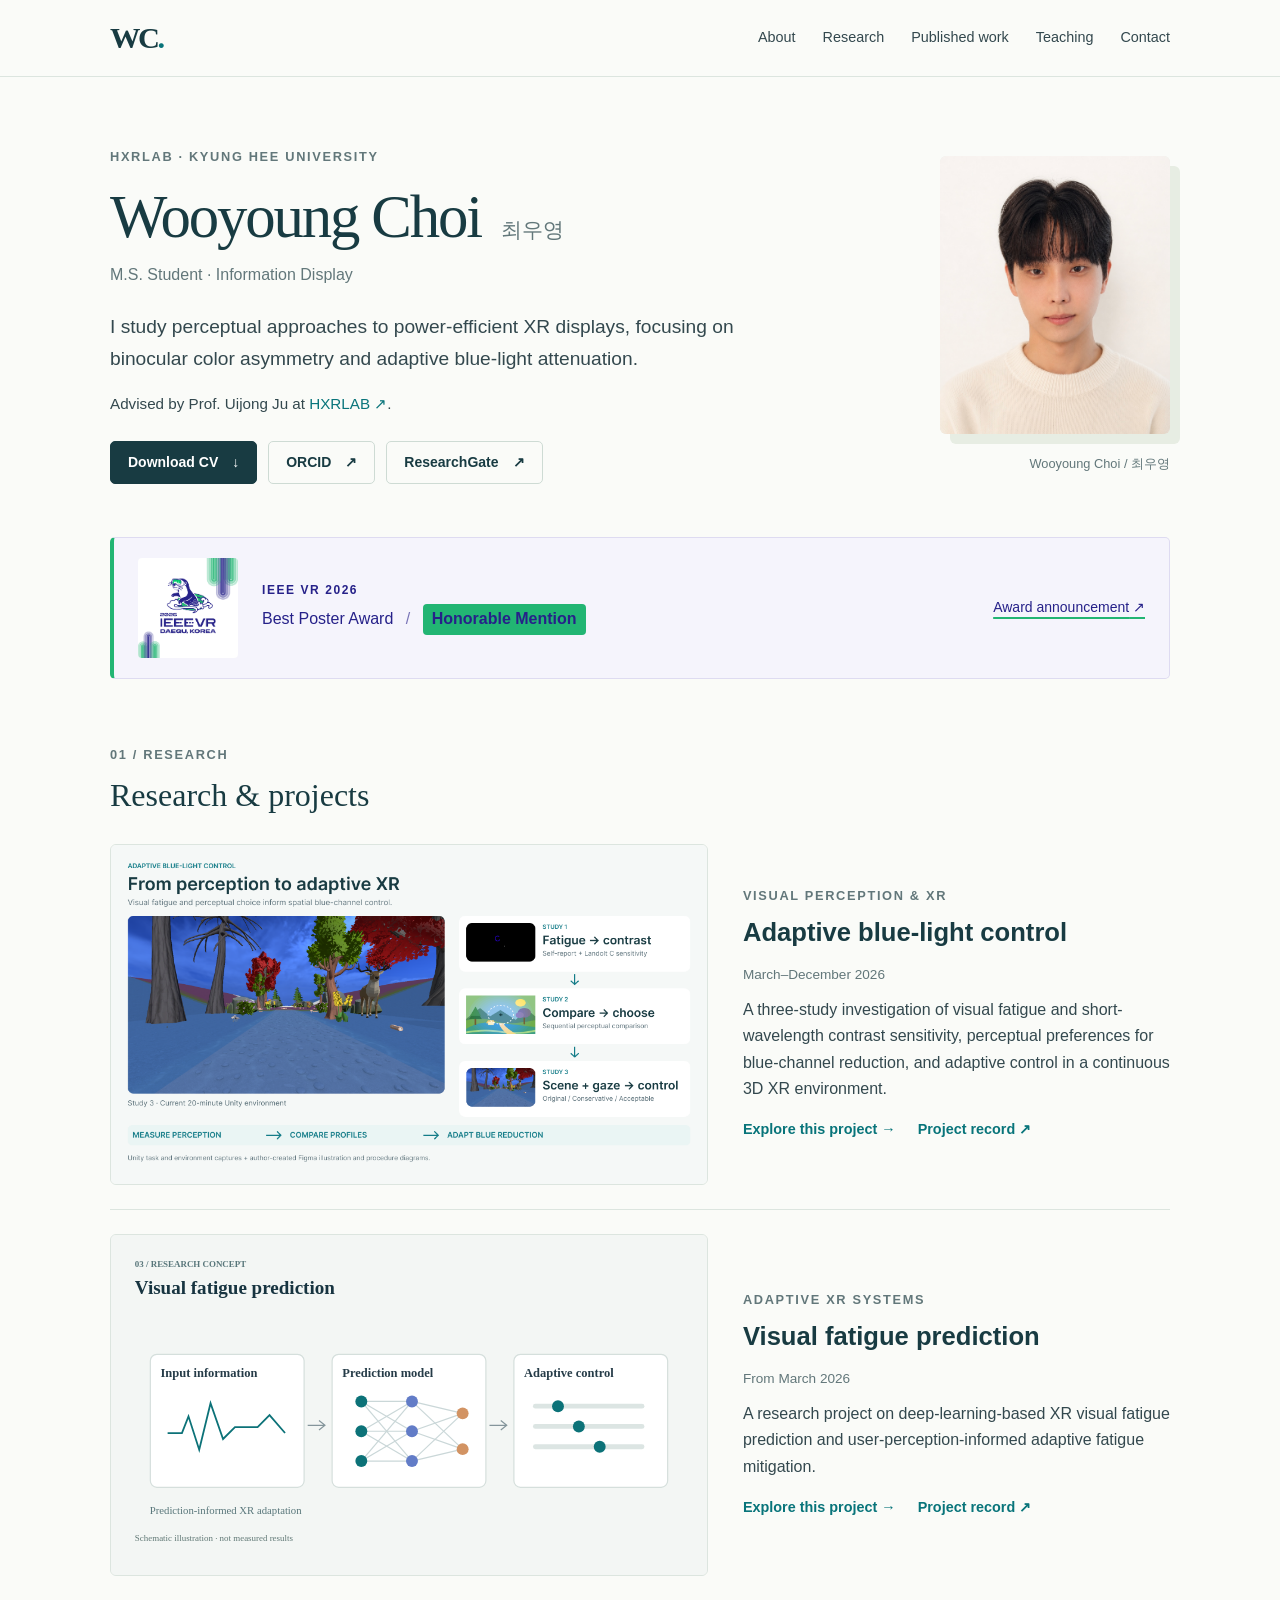
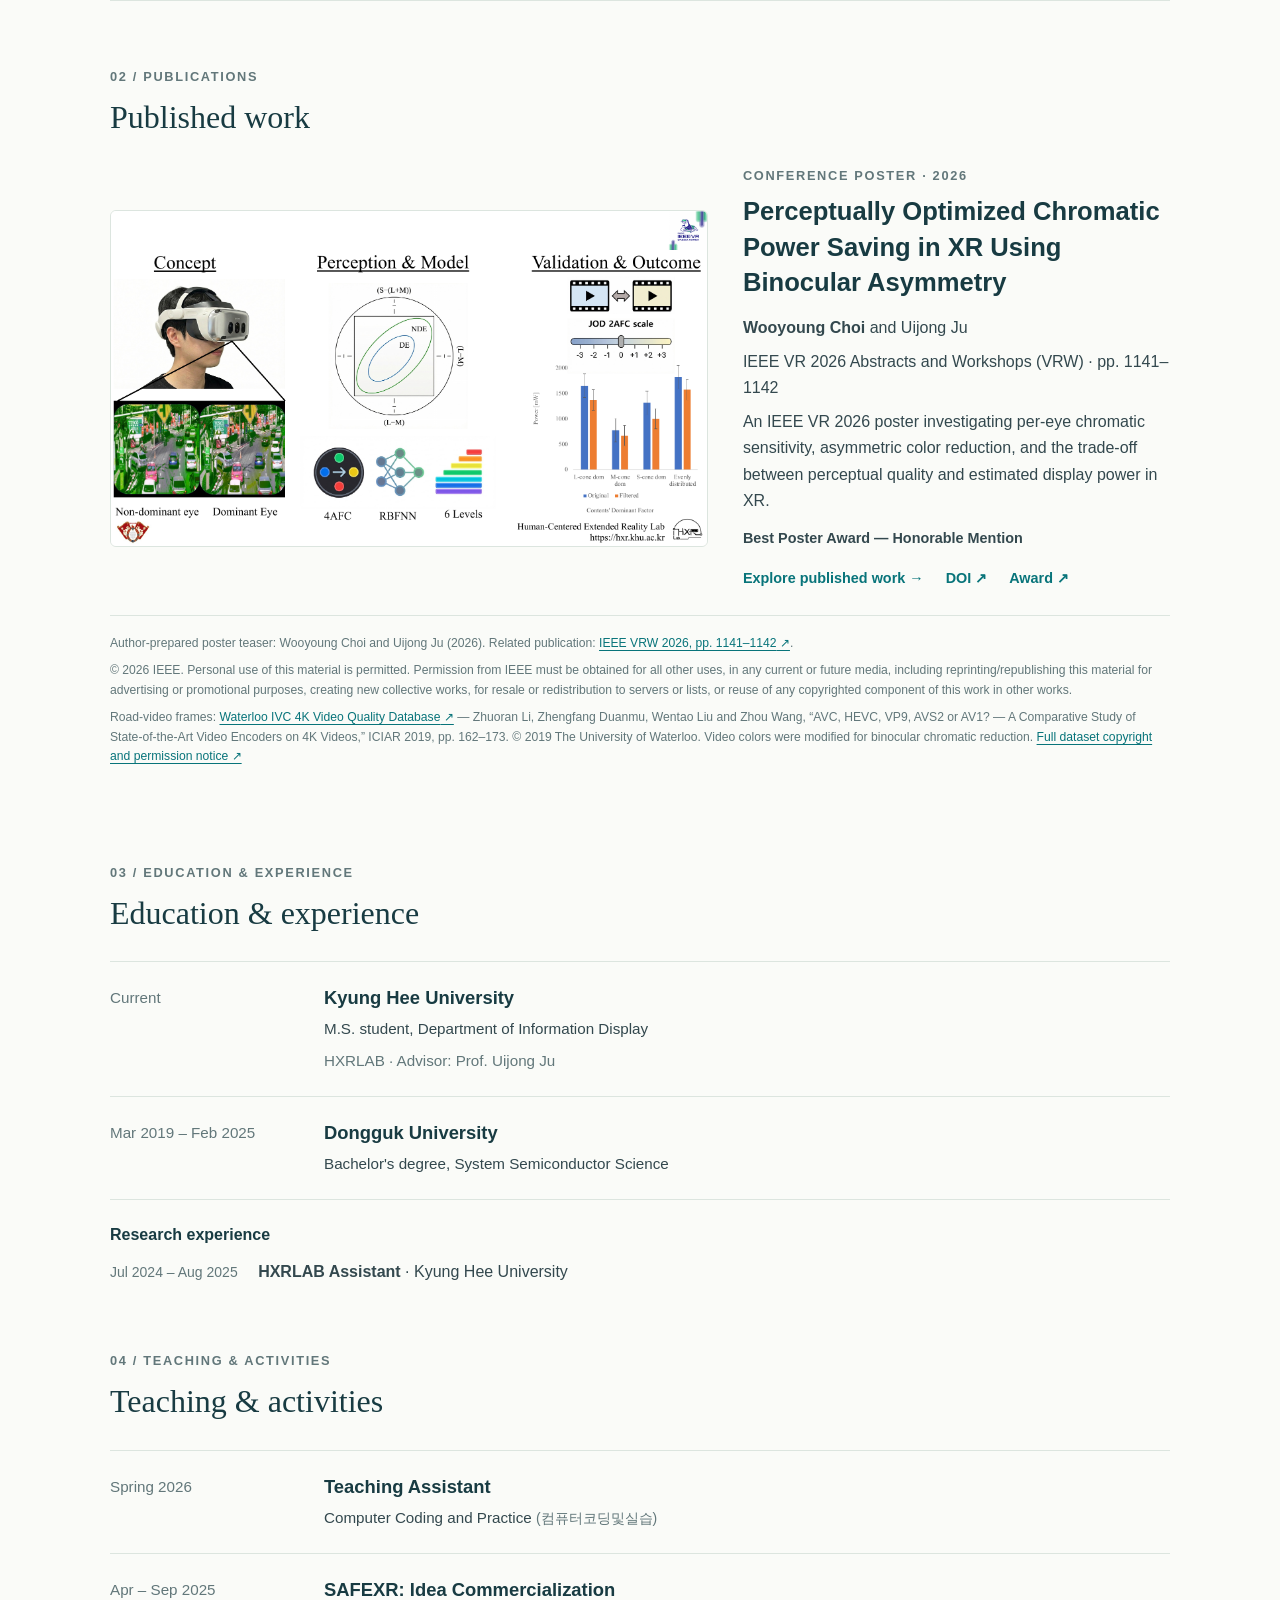
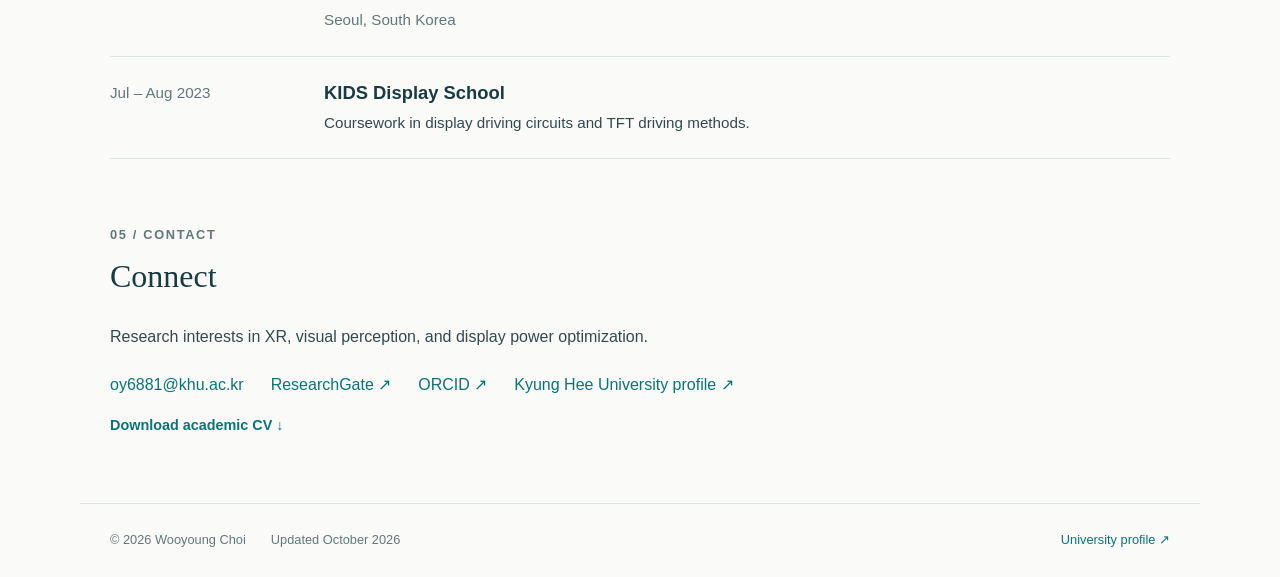
==== index.html @ a13f4cf7 "Add university email to Connect" ====
<!doctype html><html lang="en"><head><meta charset="utf-8"><meta name="viewport" content="width=device-width, initial-scale=1">
<title>Wooyoung Choi | XR &amp; Visual Perception Research</title><meta name="description" content="Wooyoung Choi, M.S. student at HXRLAB, Kyung Hee University. Research in binocular color perception, power-efficient XR displays, and adaptive blue-light control.">
<meta name="theme-color" content="#183b42"><link rel="icon" href="assets/favicon.svg" type="image/svg+xml">
<link rel="stylesheet" href="assets/style.css"></head><body><a class="skip" href="#main">Skip to content</a><header class="site-header"><div class="header-inner"><a class="wordmark" href="./" aria-label="Wooyoung Choi home">WC<span class="mark-dot">.</span></a><nav aria-label="Main navigation"><a href="#about">About</a><a href="#research">Research</a><a href="#publications">Published work</a><a href="#teaching">Teaching</a><a href="#contact">Contact</a></nav></div></header><main id="main" class="container"><section id="about" class="hero"><div class="hero-copy"><p class="eyebrow">HXRLAB · KYUNG HEE UNIVERSITY</p><h1>Wooyoung Choi<span class="korean-name" lang="ko">최우영</span></h1><p class="role">M.S. Student · Information Display</p><p class="intro">I study perceptual approaches to power-efficient XR displays, focusing on binocular color asymmetry and adaptive blue-light attenuation.</p><p class="advisor">Advised by Prof. Uijong Ju at <a class="" href="https://hxr.khu.ac.kr/" target="_blank" rel="noopener noreferrer">HXRLAB<span aria-hidden="true"> ↗</span></a>.</p><div class="hero-links"><a class="button primary" href="assets/wooyoung-choi-cv.pdf" download>Download CV <span aria-hidden="true">↓</span></a><a class="button secondary" href="https://orcid.org/0009-0000-0445-6281" target="_blank" rel="noopener noreferrer">ORCID<span aria-hidden="true"> ↗</span></a><a class="button secondary" href="https://www.researchgate.net/profile/Wooyoung-Choi-7" target="_blank" rel="noopener noreferrer">ResearchGate<span aria-hidden="true"> ↗</span></a></div></div><figure class="portrait"><img src="assets/portrait.jpg" alt="Portrait of Wooyoung Choi" width="360" height="450"><figcaption>Wooyoung Choi / 최우영</figcaption></figure></section><aside class="award-highlight"><img class="award-logo" src="assets/ieeevr-2026-logo.png" alt="IEEE VR 2026 conference logo" width="4340" height="4340"><div><p class="eyebrow">IEEE VR 2026</p><p>Best Poster Award <span class="award-divider">/</span> <strong>Honorable Mention</strong></p></div><a class="award-link" href="https://ieeevr.org/2026/awards/conference-awards/" target="_blank" rel="noopener noreferrer">Award announcement<span aria-hidden="true"> ↗</span></a></aside><section id="research" class="section"><div class="section-title"><div><span class="eyebrow">01 / RESEARCH</span><h2>Research & projects</h2></div></div><article class="research-row"><a class="research-art" href="research/adaptive-blue-light/" aria-label="Read about Adaptive blue-light control"><img src="assets/blue-light-workflow.png" width="1000" height="570" alt="Three studies connect fatigue and chromatic sensitivity, paired perceptual choices, and adaptive blue-channel control. Unity captures for Studies 1 and 3 are combined with an original Study 2 illustration and Figma procedure diagrams." loading="lazy"></a><div class="research-copy"><p class="eyebrow">VISUAL PERCEPTION & XR</p><h3><a href="research/adaptive-blue-light/">Adaptive blue-light control</a></h3><p class="project-date">March–December 2026</p><p>A three-study investigation of visual fatigue and short-wavelength contrast sensitivity, perceptual preferences for blue-channel reduction, and adaptive control in a continuous 3D XR environment.</p><div class="project-links"><a class="text-link" href="research/adaptive-blue-light/">Explore this project <span aria-hidden="true">→</span></a><a class="text-link" href="https://brain.khu.ac.kr/funding/fundingDetail.do?fundingId=1734" target="_blank" rel="noopener noreferrer">Project record<span aria-hidden="true"> ↗</span></a></div></div></article><article class="research-row"><a class="research-art" href="research/fatigue-prediction/" aria-label="Read about Visual fatigue prediction"><img src="assets/fatigue.svg" width="1000" height="570" alt="Conceptual prediction-and-control pipeline. The signal and network are illustrative; they do not specify an implemented model." loading="lazy"></a><div class="research-copy"><p class="eyebrow">ADAPTIVE XR SYSTEMS</p><h3><a href="research/fatigue-prediction/">Visual fatigue prediction</a></h3><p class="project-date">From March 2026</p><p>A research project on deep-learning-based XR visual fatigue prediction and user-perception-informed adaptive fatigue mitigation.</p><div class="project-links"><a class="text-link" href="research/fatigue-prediction/">Explore this project <span aria-hidden="true">→</span></a><a class="text-link" href="https://brain.khu.ac.kr/funding/fundingDetail.do?fundingId=1823" target="_blank" rel="noopener noreferrer">Project record<span aria-hidden="true"> ↗</span></a></div></div></article></section><section id="publications" class="section"><div class="section-title"><div><span class="eyebrow">02 / PUBLICATIONS</span><h2>Published work</h2></div></div><article class="research-row publication-project"><a class="research-art" href="research/binocular-color/" aria-label="Read about the published IEEE VR 2026 poster"><img src="assets/binocular-poster-2026.png" width="1800" height="1013" alt="Figure from the IEEE VR 2026 poster materials: binocular chromatic reduction, per-eye perceptual modeling, video-quality validation, and estimated display power. The color-map illustration is schematic." loading="lazy"></a><div class="research-copy"><p class="eyebrow">CONFERENCE POSTER · 2026</p><h3><a href="research/binocular-color/">Perceptually Optimized Chromatic Power Saving in XR Using Binocular Asymmetry</a></h3><p><strong>Wooyoung Choi</strong> and Uijong Ju</p><p class="muted">IEEE VR 2026 Abstracts and Workshops (VRW) · pp. 1141–1142</p><p>An IEEE VR 2026 poster investigating per-eye chromatic sensitivity, asymmetric color reduction, and the trade-off between perceptual quality and estimated display power in XR.</p><p class="award-inline">Best Poster Award — Honorable Mention</p><div class="project-links"><a class="text-link" href="research/binocular-color/">Explore published work <span aria-hidden="true">→</span></a><a class="text-link" href="https://doi.org/10.1109/VRW70859.2026.00245" target="_blank" rel="noopener noreferrer">DOI<span aria-hidden="true"> ↗</span></a><a class="text-link" href="https://ieeevr.org/2026/awards/conference-awards/" target="_blank" rel="noopener noreferrer">Award<span aria-hidden="true"> ↗</span></a></div></div></article><div class="publication-credit"><p>Author-prepared poster teaser: Wooyoung Choi and Uijong Ju (2026). Related publication: <a class="" href="https://doi.org/10.1109/VRW70859.2026.00245" target="_blank" rel="noopener noreferrer">IEEE VRW 2026, pp. 1141–1142<span aria-hidden="true"> ↗</span></a>.</p><p>© 2026 IEEE. Personal use of this material is permitted. Permission from IEEE must be obtained for all other uses, in any current or future media, including reprinting/republishing this material for advertising or promotional purposes, creating new collective works, for resale or redistribution to servers or lists, or reuse of any copyrighted component of this work in other works.</p><p>Road-video frames: <a class="" href="https://ivc.uwaterloo.ca/database/4KVQA.html" target="_blank" rel="noopener noreferrer">Waterloo IVC 4K Video Quality Database<span aria-hidden="true"> ↗</span></a> — Zhuoran Li, Zhengfang Duanmu, Wentao Liu and Zhou Wang, “AVC, HEVC, VP9, AVS2 or AV1? — A Comparative Study of State-of-the-Art Video Encoders on 4K Videos,” ICIAR 2019, pp. 162–173. © 2019 The University of Waterloo. Video colors were modified for binocular chromatic reduction. <a href="assets/waterloo-video-dataset-notice.txt" target="_blank" rel="noopener noreferrer">Full dataset copyright and permission notice ↗</a></p></div></section><section id="education" class="section"><div class="section-title"><div><span class="eyebrow">03 / EDUCATION & EXPERIENCE</span><h2>Education & experience</h2></div></div><div class="timeline"><article><p class="date">Current</p><div><h3>Kyung Hee University</h3><p>M.S. student, Department of Information Display</p><p class="muted">HXRLAB · Advisor: Prof. Uijong Ju</p></div></article><article><p class="date">Mar 2019 – Feb 2025</p><div><h3>Dongguk University</h3><p>Bachelor's degree, System Semiconductor Science</p></div></article></div><div id="experience" class="research-experience"><h3>Research experience</h3><p><span class="date">Jul 2024 – Aug 2025</span> <strong>HXRLAB Assistant</strong> · Kyung Hee University</p></div></section><section id="teaching" class="section"><div class="section-title"><div><span class="eyebrow">04 / TEACHING & ACTIVITIES</span><h2>Teaching & activities</h2></div></div><div class="timeline"><article><p class="date">Spring 2026</p><div><h3>Teaching Assistant</h3><p>Computer Coding and Practice <span class="original-title" lang="ko">(컴퓨터코딩및실습)</span></p></div></article><article><p class="date">Apr – Sep 2025</p><div><h3>SAFEXR: Idea Commercialization</h3><p class="muted">Seoul, South Korea</p></div></article><article><p class="date">Jul – Aug 2023</p><div><h3>KIDS Display School</h3><p>Coursework in display driving circuits and TFT driving methods.</p></div></article></div></section><section id="contact" class="section contact"><div class="section-title"><div><span class="eyebrow">05 / CONTACT</span><h2>Connect</h2></div></div><p>Research interests in XR, visual perception, and display power optimization.</p><div class="contact-links"><a href="mailto:oy6881@khu.ac.kr">oy6881@khu.ac.kr</a><a class="" href="https://www.researchgate.net/profile/Wooyoung-Choi-7" target="_blank" rel="noopener noreferrer">ResearchGate<span aria-hidden="true"> ↗</span></a><a class="" href="https://orcid.org/0009-0000-0445-6281" target="_blank" rel="noopener noreferrer">ORCID<span aria-hidden="true"> ↗</span></a><a class="" href="https://brain.khu.ac.kr/user/userDetail.do?id=3b3e57ee36cfec4f3a9e" target="_blank" rel="noopener noreferrer">Kyung Hee University profile<span aria-hidden="true"> ↗</span></a></div><a class="text-link" href="assets/wooyoung-choi-cv.pdf" download>Download academic CV <span aria-hidden="true">↓</span></a></section></main><footer class="site-footer"><div><span>© 2026 Wooyoung Choi</span><span>Updated October 2026</span></div><div><a class="" href="https://brain.khu.ac.kr/user/userDetail.do?id=3b3e57ee36cfec4f3a9e" target="_blank" rel="noopener noreferrer">University profile<span aria-hidden="true"> ↗</span></a></div></footer></body></html>
---- assets/style.css ----
:root{--ink:#183b42;--text:#33484e;--muted:#62777a;--teal:#08747a;--paper:#fafbf8;--line:#dce5df;--soft:#eef3ed;--gold:#90642c;font-family:Arial,Helvetica,sans-serif;color:var(--text);background:var(--paper);font-size:16px;line-height:1.65}
*{box-sizing:border-box}html{scroll-behavior:smooth;scroll-padding-top:95px}body{margin:0}a{color:var(--teal);text-decoration:none}a:hover{text-decoration:underline;text-underline-offset:4px}a:focus-visible{outline:3px solid #c07843;outline-offset:5px;border-radius:2px}img{display:block;max-width:100%;height:auto}h1,h2,h3,p,figure{margin:0}h1,h2,h3{color:var(--ink)}h3{font-size:1.25rem;font-weight:600;line-height:1.4}h2{font-family:Georgia,"Times New Roman",serif;font-size:2rem;font-weight:400;line-height:1.2}p+p{margin-top:.45rem}
.skip{position:absolute;top:-90px;left:1rem;z-index:10;background:var(--ink);color:white;padding:1rem}.skip:focus{top:0}.container,.header-inner,.site-footer{max-width:1120px;margin:auto;padding-left:30px;padding-right:30px}.site-header{position:sticky;top:0;z-index:5;background:rgba(250,251,248,.97);border-bottom:1px solid var(--line)}.header-inner{display:flex;align-items:center;justify-content:space-between;min-height:76px;gap:24px}.wordmark{font-family:Georgia,serif;font-size:1.9rem;letter-spacing:-.08em;font-weight:600;color:var(--ink)}.mark-dot{color:var(--teal)}nav{display:flex;gap:27px;align-items:center}nav a{color:var(--text);font-size:.9rem;padding:7px 0}
.hero{display:grid;grid-template-columns:minmax(0,1fr) 230px;gap:70px;align-items:center;padding:70px 0 53px}.eyebrow{font-size:.8rem;font-weight:600;letter-spacing:.13em;color:var(--muted);line-height:1.5}.hero h1{font-family:Georgia,serif;font-weight:400;font-size:3.8rem;letter-spacing:-.035em;line-height:1.18;margin:15px 0 9px}.korean-name{font-family:Arial,Helvetica,sans-serif;font-size:1.3rem;color:var(--muted);font-weight:400;letter-spacing:0;margin-left:20px;white-space:nowrap}.role{font-size:1rem;color:var(--muted)}.intro{font-size:1.2rem;line-height:1.65;max-width:690px;margin-top:23px}.advisor{font-size:.95rem;margin-top:16px}.hero-links{display:flex;gap:11px;flex-wrap:wrap;margin-top:25px}.button{display:inline-flex;align-items:center;gap:14px;padding:10px 17px;border-radius:5px;font-size:.875rem;font-weight:600;line-height:1.5}.primary{background:var(--ink);color:white;border:1px solid var(--ink)}.secondary{border:1px solid #cedbd4;color:var(--ink)}.portrait img{width:230px;height:278px;object-fit:cover;object-position:center 35%;border-radius:6px;background:var(--soft);box-shadow:10px 10px 0 #e7ede3}.portrait figcaption{font-size:.8rem;color:var(--muted);margin-top:19px;text-align:right}
.award-highlight{display:grid;grid-template-columns:100px minmax(0,1fr) auto;align-items:center;gap:24px;padding:20px 24px;background:#f5f4fc;border:1px solid #dedbf1;border-left:4px solid #22b573;border-radius:5px;color:#262189}.award-logo{width:100px;height:100px;object-fit:contain;border-radius:4px}.award-highlight .eyebrow{color:#262189;font-size:.75rem}.award-highlight p+p{margin:5px 0 0;line-height:1.8}.award-highlight strong{display:inline-block;background:#22b573;color:#262189;padding:1px 9px;border-radius:4px}.award-divider{padding:0 8px;color:#7974b7}.award-link{font-size:.875rem;white-space:nowrap;color:#262189;text-decoration:underline;text-decoration-color:#22b573;text-decoration-thickness:2px;text-underline-offset:5px}.section{padding-top:62px;scroll-margin-top:10px}.section-title{display:flex;align-items:end;justify-content:space-between;margin-bottom:29px}.section-title h2{margin-top:9px}.research-row{display:grid;grid-template-columns:1.4fr 1fr;align-items:center;gap:35px;padding:24px 0;border-bottom:1px solid var(--line)}.research-row:first-of-type{padding-top:0}.research-art{background:#f3f6f4;border:1px solid var(--line);border-radius:6px;overflow:hidden;display:block}.research-art:hover{border-color:#8caeaa}.research-copy h3{font-size:1.6rem;margin:9px 0 14px}.research-copy h3 a{color:var(--ink)}.research-copy p:not(.eyebrow){color:var(--text)}.text-link{display:inline-block;font-weight:600;font-size:.9rem;margin-top:16px}.muted{color:var(--muted)}.publication{display:grid;grid-template-columns:98px 1fr;gap:20px;border-top:1px solid var(--line);border-bottom:1px solid var(--line);padding:25px 0}.publication-year{font-family:Georgia,serif;font-size:1.6rem;color:var(--muted)}.tag{font-size:.75rem;letter-spacing:.12em;font-weight:600;color:var(--teal)}.publication h3{font-size:1.4rem;margin:7px 0 13px;max-width:830px}.publication .muted{font-size:.95rem}.award-inline{color:#262189;font-weight:600;font-size:.9rem;margin-top:13px}.inline-links{display:flex;gap:22px;margin-top:15px;font-size:.9rem}
.timeline{border-top:1px solid var(--line)}.timeline article{display:grid;grid-template-columns:190px 1fr;gap:24px;padding:23px 0;border-bottom:1px solid var(--line)}.date{font-size:.875rem;color:var(--muted)}.timeline h3{font-size:1.15rem;margin-bottom:5px}.timeline p{font-size:.95rem}.timeline .text-link{margin-top:9px}.original-title{font-size:.875rem;color:var(--muted);display:inline-block;white-space:nowrap}.contact{padding-bottom:65px}.contact-links{display:flex;gap:27px;flex-wrap:wrap;margin-top:21px}.site-footer{display:flex;justify-content:space-between;gap:25px;border-top:1px solid var(--line);padding-top:25px;padding-bottom:27px;font-size:.8rem;color:var(--muted)}.site-footer div{display:flex;gap:25px;flex-wrap:wrap}
.detail{padding-top:43px}.back-link{display:inline-block;font-size:.9rem;margin-bottom:44px}.detail h1{font-family:Georgia,serif;font-size:3rem;font-weight:400;line-height:1.2;margin:14px 0 20px}.detail-intro{max-width:760px;font-size:1.2rem}.detail-figure{margin:36px 0 45px}.detail-figure img{width:100%;border:1px solid var(--line);border-radius:6px}.detail-figure figcaption{color:var(--muted);font-size:.875rem;margin-top:12px}.detail-text{max-width:770px}.detail-text section{margin-bottom:35px}.detail-text h2{font-size:1.6rem;margin-bottom:14px}.detail-text h3{font-size:1.15rem;margin-bottom:10px}.other-research{border-top:1px solid var(--line);padding:35px 0 55px}.other-research h2{font-size:1.5rem;margin-bottom:15px}.other-research a{display:inline-block;margin-right:30px;font-size:.95rem}
@media(max-width:800px){.hero{gap:32px;grid-template-columns:1fr 190px;padding-top:45px}.hero h1{font-size:3rem}.korean-name{display:block;margin:10px 0 0;font-size:1.1rem}.portrait img{width:190px;height:238px}.header-inner{gap:16px}nav{gap:16px;flex-wrap:wrap;justify-content:flex-end}nav a{font-size:.85rem}.research-row{gap:25px;grid-template-columns:1.2fr 1fr}.research-copy h3{font-size:1.3rem}.research-copy p:not(.eyebrow){font-size:.95rem}.award-highlight{grid-template-columns:88px minmax(0,1fr);gap:16px}.award-logo{width:88px;height:88px}.award-link{grid-column:2;margin-left:0}}
@media(max-width:560px){.container,.header-inner,.site-footer{padding-left:22px;padding-right:22px}.header-inner{min-height:83px;align-items:flex-start;padding-top:14px;padding-bottom:13px}.wordmark{font-size:1.65rem}nav{gap:8px 17px;max-width:285px;justify-content:flex-end}nav a{font-size:.875rem;padding:2px 0}.hero{display:flex;flex-direction:column-reverse;align-items:flex-start;gap:29px;padding-top:31px;padding-bottom:35px}.portrait{align-self:flex-start}.portrait img{width:140px;height:175px;box-shadow:7px 7px 0 #e7ede3}.portrait figcaption{display:none}.hero h1{font-size:2.85rem}.hero .eyebrow{font-size:.75rem}.korean-name{display:inline-block;margin:0 0 0 13px;font-size:1rem}.intro{font-size:1.08rem;margin-top:20px}.hero-links{gap:8px}.button{font-size:.875rem;padding:9px 13px}.award-highlight{padding:16px;gap:12px;grid-template-columns:72px minmax(0,1fr)}.award-logo{width:72px;height:72px}.award-highlight p+p{font-size:.9rem}.award-divider{padding:0 4px}.award-link{margin-left:0;font-size:.8rem}.section{padding-top:43px}.section-title{margin-bottom:23px}h2{font-size:1.7rem}.research-row{grid-template-columns:1fr;gap:18px;padding:22px 0}.research-copy h3{font-size:1.45rem;margin-bottom:10px}.research-copy p:not(.eyebrow){font-size:1rem}.research-copy .eyebrow{font-size:.72rem}.publication{grid-template-columns:1fr;gap:8px}.publication-year{font-size:1.25rem}.publication h3{font-size:1.22rem}.timeline article{grid-template-columns:1fr;gap:6px;padding:19px 0}.timeline p{font-size:1rem}.date{font-size:.875rem!important}.contact-links{gap:11px 24px}.site-footer{flex-direction:column;gap:15px;font-size:.8rem}.site-footer div{gap:17px}.detail{padding-top:28px}.back-link{margin-bottom:26px}.detail h1{font-size:2.5rem}.detail-intro{font-size:1.05rem}.detail-figure{margin:25px 0 32px}.other-research a{display:block;margin:10px 0}.contact{padding-bottom:45px}}
@media(prefers-reduced-motion:reduce){html{scroll-behavior:auto}}

.research-summary-art{aspect-ratio:1000/570;display:flex;flex-direction:column;justify-content:center;gap:24px;padding:40px;background:#183b42;color:#f7f6ef;font-size:clamp(24px,3vw,44px);line-height:1.12}.research-summary-art .eyebrow{color:#bbd5cc;font-size:11px;letter-spacing:.16em}
.project-focus{margin:0}.project-focus>div{border-left:3px solid var(--teal);padding:4px 0 4px 18px;margin-bottom:18px}.project-focus dt{font-weight:600;color:var(--ink);margin-bottom:5px}.project-focus dd{margin:0;color:var(--text)}

.project-date{font-size:.85rem!important;color:var(--muted)!important;margin:0 0 10px}.project-links{display:flex;flex-wrap:wrap;gap:12px 22px}.research-experience{padding:24px 0 0}.research-experience h3{font-size:1rem;margin-bottom:12px}.research-experience .date{margin-right:16px}
.publication-credit{font-size:.76rem;line-height:1.6;color:var(--muted);margin:18px 0 30px}.publication-credit p+p{margin-top:8px}.publication-credit a{text-decoration:underline;text-underline-offset:3px}
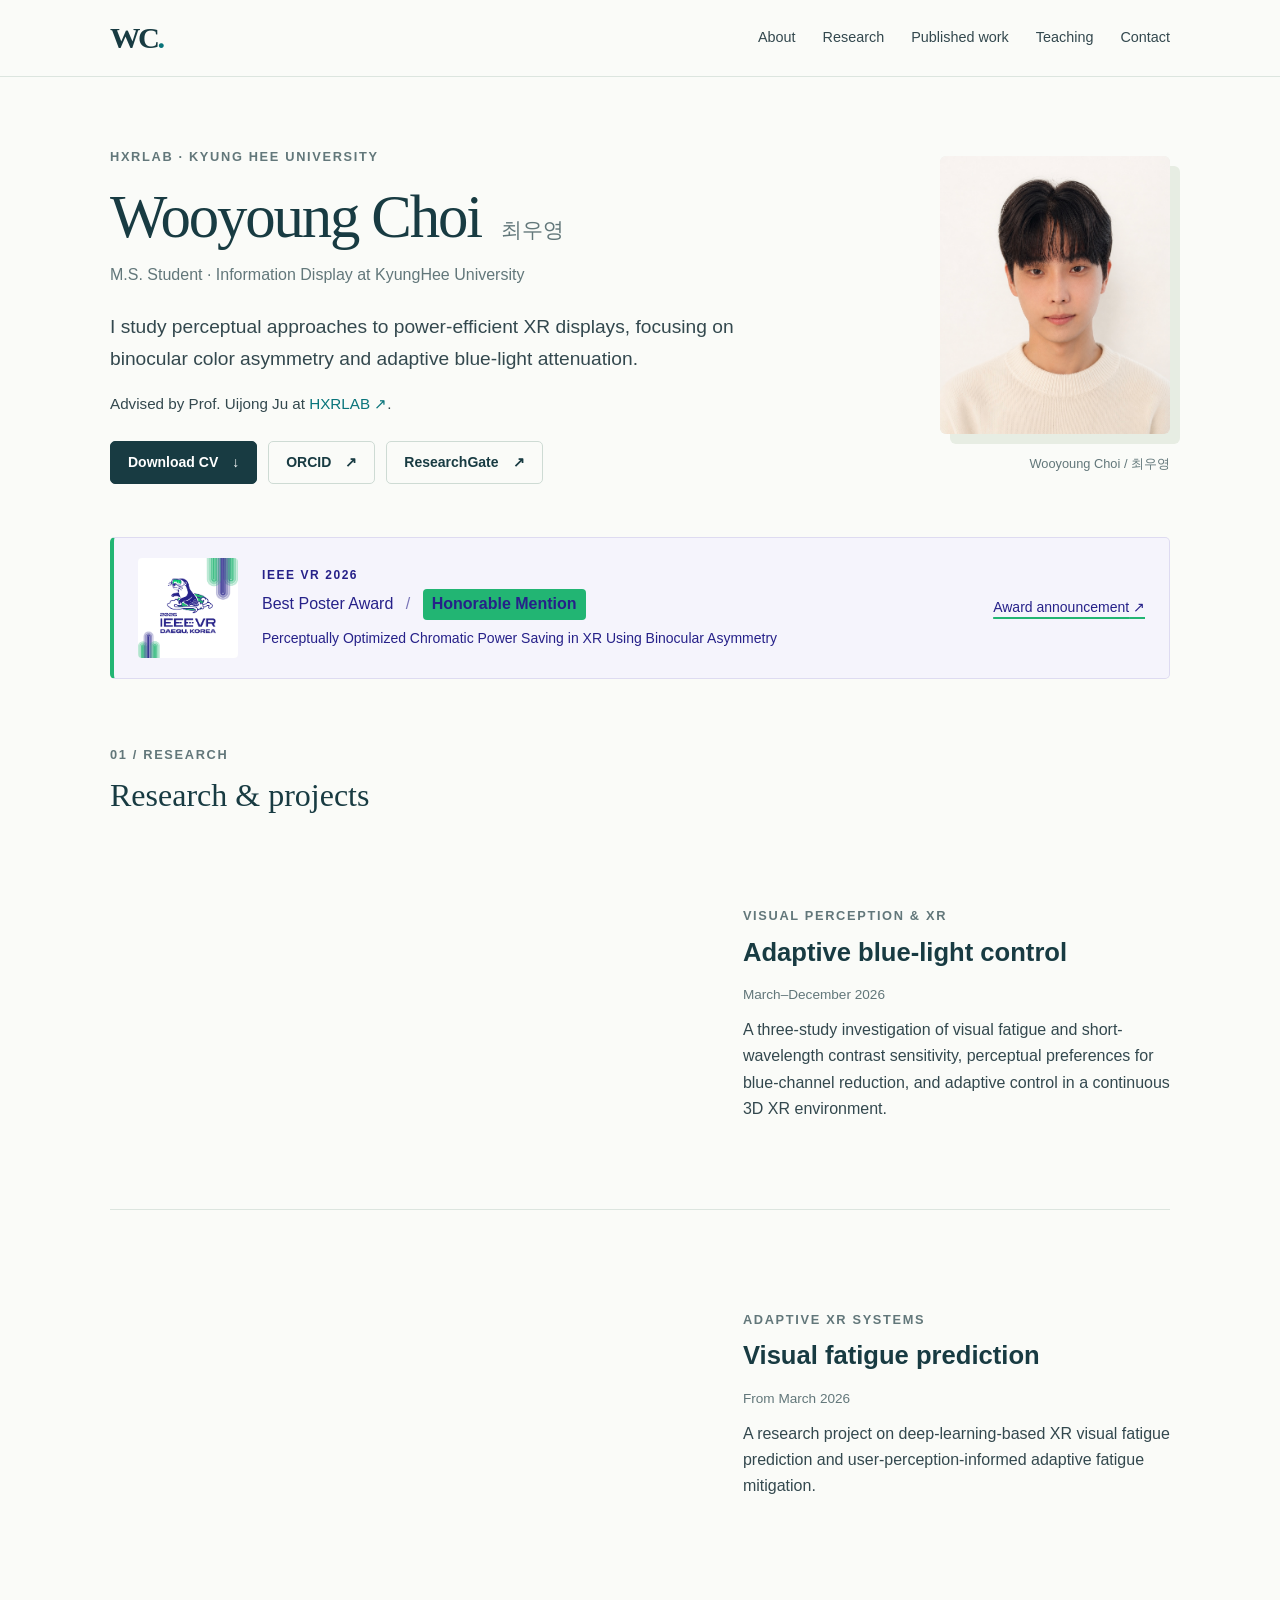
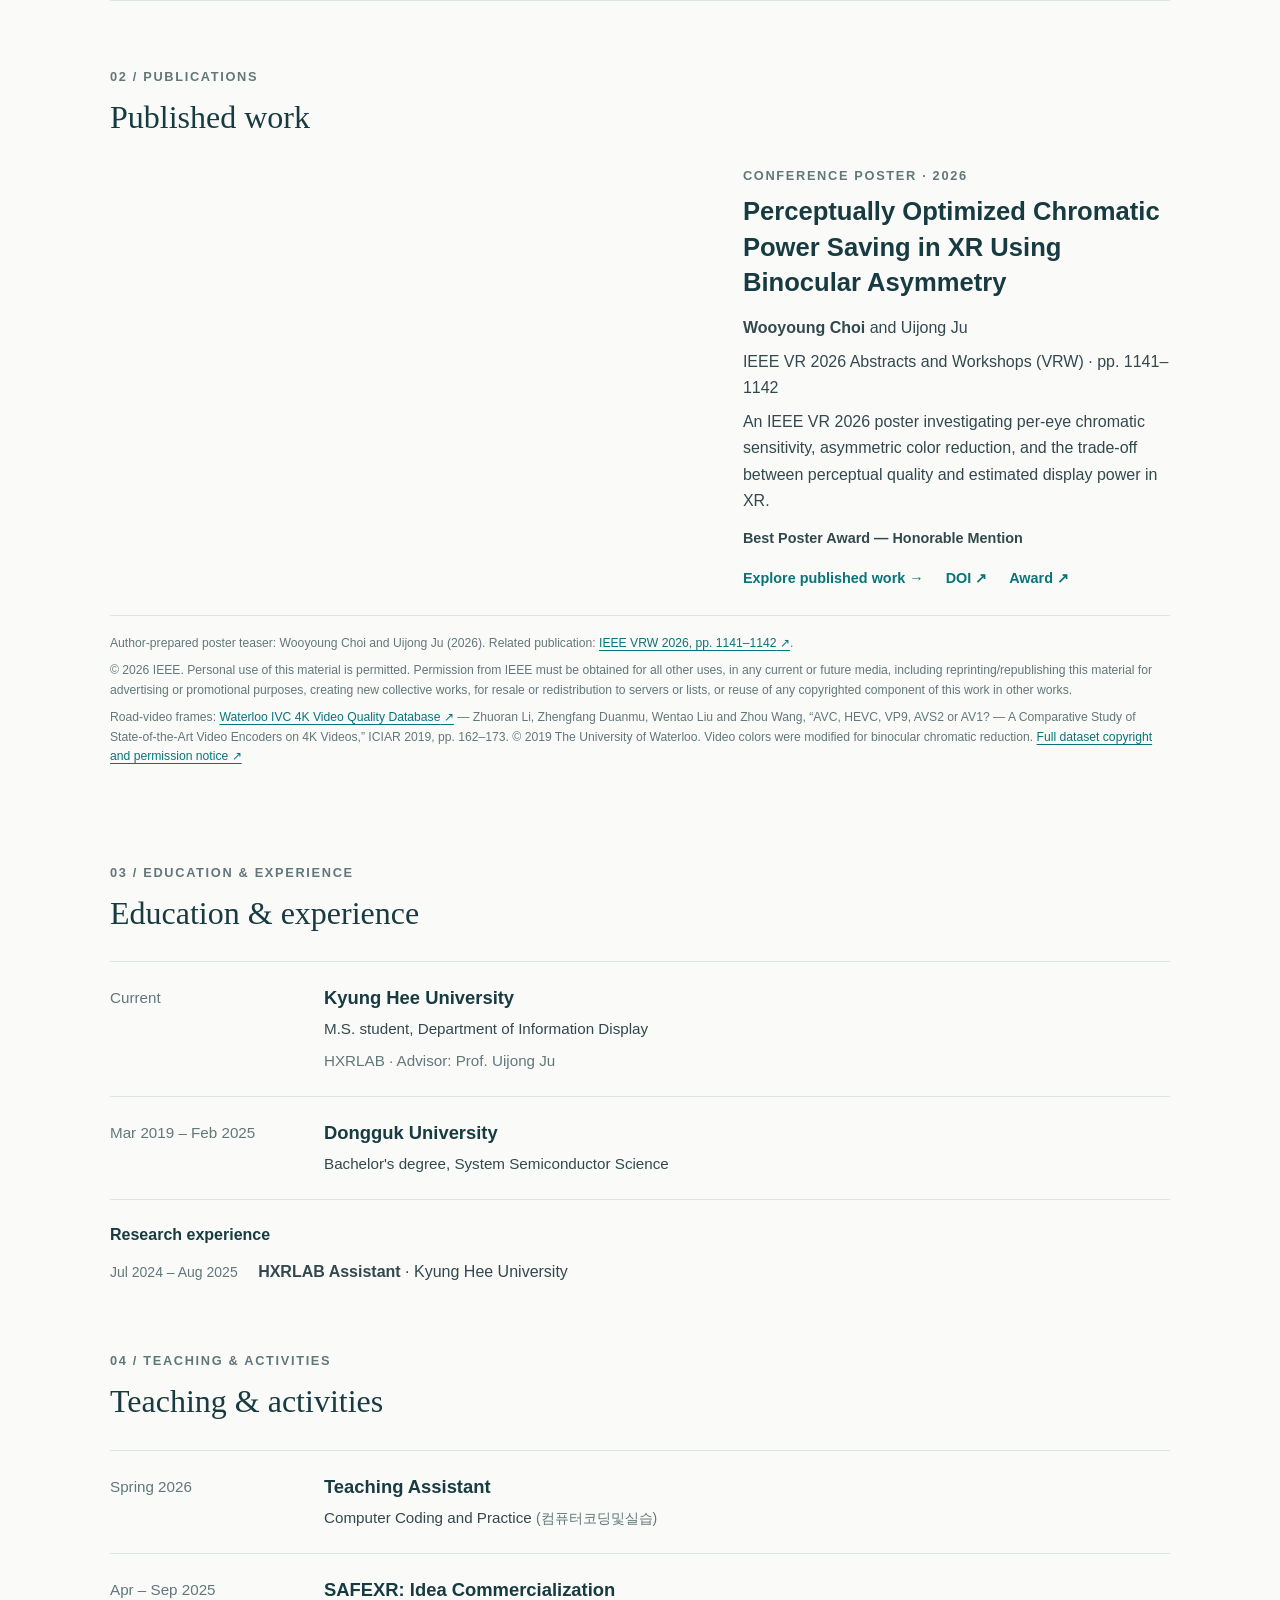
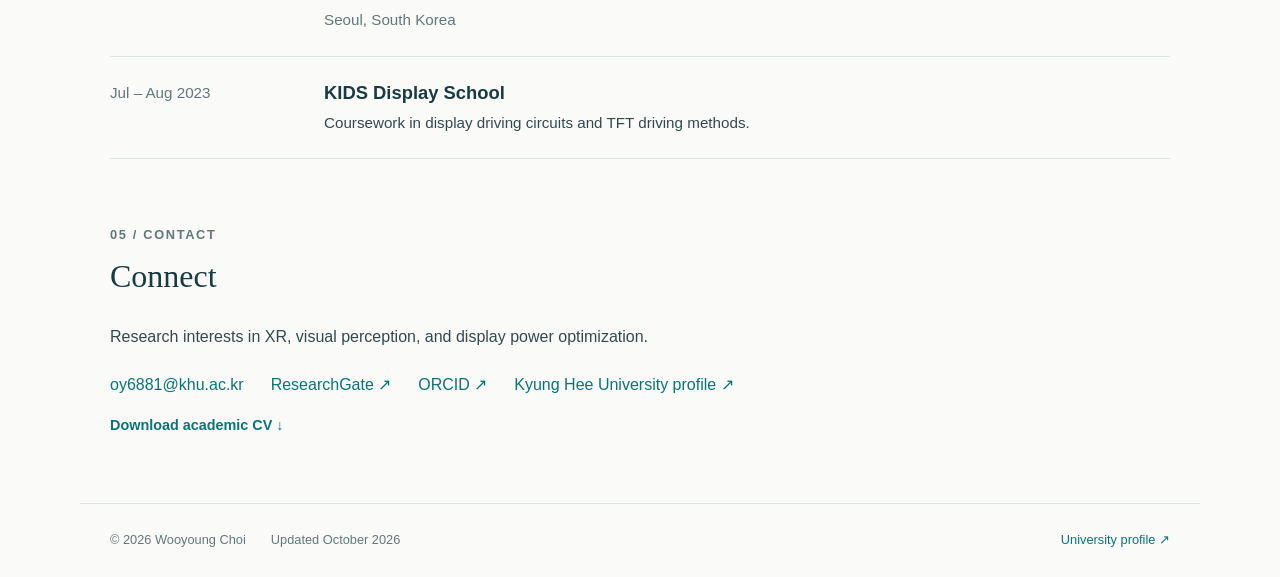
==== commit 5a2101e7: "Refine interactive research cards and profile details" ====
--- a/index.html
+++ b/index.html
@@ -1,4 +1,4 @@
 <!doctype html><html lang="en"><head><meta charset="utf-8"><meta name="viewport" content="width=device-width, initial-scale=1">
 <title>Wooyoung Choi | XR &amp; Visual Perception Research</title><meta name="description" content="Wooyoung Choi, M.S. student at HXRLAB, Kyung Hee University. Research in binocular color perception, power-efficient XR displays, and adaptive blue-light control.">
 <meta name="theme-color" content="#183b42"><link rel="icon" href="assets/favicon.svg" type="image/svg+xml">
-<link rel="stylesheet" href="assets/style.css"></head><body><a class="skip" href="#main">Skip to content</a><header class="site-header"><div class="header-inner"><a class="wordmark" href="./" aria-label="Wooyoung Choi home">WC<span class="mark-dot">.</span></a><nav aria-label="Main navigation"><a href="#about">About</a><a href="#research">Research</a><a href="#publications">Published work</a><a href="#teaching">Teaching</a><a href="#contact">Contact</a></nav></div></header><main id="main" class="container"><section id="about" class="hero"><div class="hero-copy"><p class="eyebrow">HXRLAB · KYUNG HEE UNIVERSITY</p><h1>Wooyoung Choi<span class="korean-name" lang="ko">최우영</span></h1><p class="role">M.S. Student · Information Display</p><p class="intro">I study perceptual approaches to power-efficient XR displays, focusing on binocular color asymmetry and adaptive blue-light attenuation.</p><p class="advisor">Advised by Prof. Uijong Ju at <a class="" href="https://hxr.khu.ac.kr/" target="_blank" rel="noopener noreferrer">HXRLAB<span aria-hidden="true"> ↗</span></a>.</p><div class="hero-links"><a class="button primary" href="assets/wooyoung-choi-cv.pdf" download>Download CV <span aria-hidden="true">↓</span></a><a class="button secondary" href="https://orcid.org/0009-0000-0445-6281" target="_blank" rel="noopener noreferrer">ORCID<span aria-hidden="true"> ↗</span></a><a class="button secondary" href="https://www.researchgate.net/profile/Wooyoung-Choi-7" target="_blank" rel="noopener noreferrer">ResearchGate<span aria-hidden="true"> ↗</span></a></div></div><figure class="portrait"><img src="assets/portrait.jpg" alt="Portrait of Wooyoung Choi" width="360" height="450"><figcaption>Wooyoung Choi / 최우영</figcaption></figure></section><aside class="award-highlight"><img class="award-logo" src="assets/ieeevr-2026-logo.png" alt="IEEE VR 2026 conference logo" width="4340" height="4340"><div><p class="eyebrow">IEEE VR 2026</p><p>Best Poster Award <span class="award-divider">/</span> <strong>Honorable Mention</strong></p></div><a class="award-link" href="https://ieeevr.org/2026/awards/conference-awards/" target="_blank" rel="noopener noreferrer">Award announcement<span aria-hidden="true"> ↗</span></a></aside><section id="research" class="section"><div class="section-title"><div><span class="eyebrow">01 / RESEARCH</span><h2>Research & projects</h2></div></div><article class="research-row"><a class="research-art" href="research/adaptive-blue-light/" aria-label="Read about Adaptive blue-light control"><img src="assets/blue-light-workflow.png" width="1000" height="570" alt="Three studies connect fatigue and chromatic sensitivity, paired perceptual choices, and adaptive blue-channel control. Unity captures for Studies 1 and 3 are combined with an original Study 2 illustration and Figma procedure diagrams." loading="lazy"></a><div class="research-copy"><p class="eyebrow">VISUAL PERCEPTION & XR</p><h3><a href="research/adaptive-blue-light/">Adaptive blue-light control</a></h3><p class="project-date">March–December 2026</p><p>A three-study investigation of visual fatigue and short-wavelength contrast sensitivity, perceptual preferences for blue-channel reduction, and adaptive control in a continuous 3D XR environment.</p><div class="project-links"><a class="text-link" href="research/adaptive-blue-light/">Explore this project <span aria-hidden="true">→</span></a><a class="text-link" href="https://brain.khu.ac.kr/funding/fundingDetail.do?fundingId=1734" target="_blank" rel="noopener noreferrer">Project record<span aria-hidden="true"> ↗</span></a></div></div></article><article class="research-row"><a class="research-art" href="research/fatigue-prediction/" aria-label="Read about Visual fatigue prediction"><img src="assets/fatigue.svg" width="1000" height="570" alt="Conceptual prediction-and-control pipeline. The signal and network are illustrative; they do not specify an implemented model." loading="lazy"></a><div class="research-copy"><p class="eyebrow">ADAPTIVE XR SYSTEMS</p><h3><a href="research/fatigue-prediction/">Visual fatigue prediction</a></h3><p class="project-date">From March 2026</p><p>A research project on deep-learning-based XR visual fatigue prediction and user-perception-informed adaptive fatigue mitigation.</p><div class="project-links"><a class="text-link" href="research/fatigue-prediction/">Explore this project <span aria-hidden="true">→</span></a><a class="text-link" href="https://brain.khu.ac.kr/funding/fundingDetail.do?fundingId=1823" target="_blank" rel="noopener noreferrer">Project record<span aria-hidden="true"> ↗</span></a></div></div></article></section><section id="publications" class="section"><div class="section-title"><div><span class="eyebrow">02 / PUBLICATIONS</span><h2>Published work</h2></div></div><article class="research-row publication-project"><a class="research-art" href="research/binocular-color/" aria-label="Read about the published IEEE VR 2026 poster"><img src="assets/binocular-poster-2026.png" width="1800" height="1013" alt="Figure from the IEEE VR 2026 poster materials: binocular chromatic reduction, per-eye perceptual modeling, video-quality validation, and estimated display power. The color-map illustration is schematic." loading="lazy"></a><div class="research-copy"><p class="eyebrow">CONFERENCE POSTER · 2026</p><h3><a href="research/binocular-color/">Perceptually Optimized Chromatic Power Saving in XR Using Binocular Asymmetry</a></h3><p><strong>Wooyoung Choi</strong> and Uijong Ju</p><p class="muted">IEEE VR 2026 Abstracts and Workshops (VRW) · pp. 1141–1142</p><p>An IEEE VR 2026 poster investigating per-eye chromatic sensitivity, asymmetric color reduction, and the trade-off between perceptual quality and estimated display power in XR.</p><p class="award-inline">Best Poster Award — Honorable Mention</p><div class="project-links"><a class="text-link" href="research/binocular-color/">Explore published work <span aria-hidden="true">→</span></a><a class="text-link" href="https://doi.org/10.1109/VRW70859.2026.00245" target="_blank" rel="noopener noreferrer">DOI<span aria-hidden="true"> ↗</span></a><a class="text-link" href="https://ieeevr.org/2026/awards/conference-awards/" target="_blank" rel="noopener noreferrer">Award<span aria-hidden="true"> ↗</span></a></div></div></article><div class="publication-credit"><p>Author-prepared poster teaser: Wooyoung Choi and Uijong Ju (2026). Related publication: <a class="" href="https://doi.org/10.1109/VRW70859.2026.00245" target="_blank" rel="noopener noreferrer">IEEE VRW 2026, pp. 1141–1142<span aria-hidden="true"> ↗</span></a>.</p><p>© 2026 IEEE. Personal use of this material is permitted. Permission from IEEE must be obtained for all other uses, in any current or future media, including reprinting/republishing this material for advertising or promotional purposes, creating new collective works, for resale or redistribution to servers or lists, or reuse of any copyrighted component of this work in other works.</p><p>Road-video frames: <a class="" href="https://ivc.uwaterloo.ca/database/4KVQA.html" target="_blank" rel="noopener noreferrer">Waterloo IVC 4K Video Quality Database<span aria-hidden="true"> ↗</span></a> — Zhuoran Li, Zhengfang Duanmu, Wentao Liu and Zhou Wang, “AVC, HEVC, VP9, AVS2 or AV1? — A Comparative Study of State-of-the-Art Video Encoders on 4K Videos,” ICIAR 2019, pp. 162–173. © 2019 The University of Waterloo. Video colors were modified for binocular chromatic reduction. <a href="assets/waterloo-video-dataset-notice.txt" target="_blank" rel="noopener noreferrer">Full dataset copyright and permission notice ↗</a></p></div></section><section id="education" class="section"><div class="section-title"><div><span class="eyebrow">03 / EDUCATION & EXPERIENCE</span><h2>Education & experience</h2></div></div><div class="timeline"><article><p class="date">Current</p><div><h3>Kyung Hee University</h3><p>M.S. student, Department of Information Display</p><p class="muted">HXRLAB · Advisor: Prof. Uijong Ju</p></div></article><article><p class="date">Mar 2019 – Feb 2025</p><div><h3>Dongguk University</h3><p>Bachelor's degree, System Semiconductor Science</p></div></article></div><div id="experience" class="research-experience"><h3>Research experience</h3><p><span class="date">Jul 2024 – Aug 2025</span> <strong>HXRLAB Assistant</strong> · Kyung Hee University</p></div></section><section id="teaching" class="section"><div class="section-title"><div><span class="eyebrow">04 / TEACHING & ACTIVITIES</span><h2>Teaching & activities</h2></div></div><div class="timeline"><article><p class="date">Spring 2026</p><div><h3>Teaching Assistant</h3><p>Computer Coding and Practice <span class="original-title" lang="ko">(컴퓨터코딩및실습)</span></p></div></article><article><p class="date">Apr – Sep 2025</p><div><h3>SAFEXR: Idea Commercialization</h3><p class="muted">Seoul, South Korea</p></div></article><article><p class="date">Jul – Aug 2023</p><div><h3>KIDS Display School</h3><p>Coursework in display driving circuits and TFT driving methods.</p></div></article></div></section><section id="contact" class="section contact"><div class="section-title"><div><span class="eyebrow">05 / CONTACT</span><h2>Connect</h2></div></div><p>Research interests in XR, visual perception, and display power optimization.</p><div class="contact-links"><a href="mailto:oy6881@khu.ac.kr">oy6881@khu.ac.kr</a><a class="" href="https://www.researchgate.net/profile/Wooyoung-Choi-7" target="_blank" rel="noopener noreferrer">ResearchGate<span aria-hidden="true"> ↗</span></a><a class="" href="https://orcid.org/0009-0000-0445-6281" target="_blank" rel="noopener noreferrer">ORCID<span aria-hidden="true"> ↗</span></a><a class="" href="https://brain.khu.ac.kr/user/userDetail.do?id=3b3e57ee36cfec4f3a9e" target="_blank" rel="noopener noreferrer">Kyung Hee University profile<span aria-hidden="true"> ↗</span></a></div><a class="text-link" href="assets/wooyoung-choi-cv.pdf" download>Download academic CV <span aria-hidden="true">↓</span></a></section></main><footer class="site-footer"><div><span>© 2026 Wooyoung Choi</span><span>Updated October 2026</span></div><div><a class="" href="https://brain.khu.ac.kr/user/userDetail.do?id=3b3e57ee36cfec4f3a9e" target="_blank" rel="noopener noreferrer">University profile<span aria-hidden="true"> ↗</span></a></div></footer></body></html>+<link rel="stylesheet" href="assets/style.css?v=20261003-5"></head><body><a class="skip" href="#main">Skip to content</a><header class="site-header"><div class="header-inner"><a class="wordmark" href="./" aria-label="Wooyoung Choi home">WC<span class="mark-dot">.</span></a><nav aria-label="Main navigation"><a href="#about">About</a><a href="#research">Research</a><a href="#publications">Published work</a><a href="#teaching">Teaching</a><a href="#contact">Contact</a></nav></div></header><main id="main" class="container"><section id="about" class="hero"><div class="hero-copy"><p class="eyebrow">HXRLAB · KYUNG HEE UNIVERSITY</p><h1>Wooyoung Choi<span class="korean-name" lang="ko">최우영</span></h1><p class="role">M.S. Student · Information Display at KyungHee University</p><p class="intro">I study perceptual approaches to power-efficient XR displays, focusing on binocular color asymmetry and adaptive blue-light attenuation.</p><p class="advisor">Advised by Prof. Uijong Ju at <a class="" href="https://hxr.khu.ac.kr/" target="_blank" rel="noopener noreferrer">HXRLAB<span aria-hidden="true"> ↗</span></a>.</p><div class="hero-links"><a class="button primary" href="assets/wooyoung-choi-cv.pdf" download>Download CV <span aria-hidden="true">↓</span></a><a class="button secondary" href="https://orcid.org/0009-0000-0445-6281" target="_blank" rel="noopener noreferrer">ORCID<span aria-hidden="true"> ↗</span></a><a class="button secondary" href="https://www.researchgate.net/profile/Wooyoung-Choi-7" target="_blank" rel="noopener noreferrer">ResearchGate<span aria-hidden="true"> ↗</span></a></div></div><figure class="portrait"><img src="assets/portrait.jpg" alt="Portrait of Wooyoung Choi" width="360" height="450"><figcaption>Wooyoung Choi / 최우영</figcaption></figure></section><aside class="award-highlight"><img class="award-logo" src="assets/ieeevr-2026-logo.png" alt="IEEE VR 2026 conference logo" width="4340" height="4340"><div><p class="eyebrow">IEEE VR 2026</p><p>Best Poster Award <span class="award-divider">/</span> <strong>Honorable Mention</strong></p><p class="award-paper-title">Perceptually Optimized Chromatic Power Saving in XR Using Binocular Asymmetry</p></div><a class="award-link" href="https://ieeevr.org/2026/awards/conference-awards/" target="_blank" rel="noopener noreferrer">Award announcement<span aria-hidden="true"> ↗</span></a></aside><section id="research" class="section"><div class="section-title"><div><span class="eyebrow">01 / RESEARCH</span><h2>Research & projects</h2></div></div><article class="research-row"><a class="research-art" href="research/adaptive-blue-light/" aria-label="Read about Adaptive blue-light control"><img src="assets/blue-light-workflow.png" width="1000" height="570" alt="Three studies connect fatigue and chromatic sensitivity, paired perceptual choices, and adaptive blue-channel control. Unity captures for Studies 1 and 3 are combined with an original Study 2 illustration and Figma procedure diagrams." loading="lazy"></a><div class="research-copy"><p class="eyebrow">VISUAL PERCEPTION & XR</p><h3><a href="research/adaptive-blue-light/">Adaptive blue-light control</a></h3><p class="project-date">March–December 2026</p><p>A three-study investigation of visual fatigue and short-wavelength contrast sensitivity, perceptual preferences for blue-channel reduction, and adaptive control in a continuous 3D XR environment.</p></div></article><article class="research-row"><a class="research-art" href="research/fatigue-prediction/" aria-label="Read about Visual fatigue prediction"><img src="assets/fatigue.svg" width="1000" height="570" alt="Conceptual prediction-and-control pipeline. The signal and network are illustrative; they do not specify an implemented model." loading="lazy"></a><div class="research-copy"><p class="eyebrow">ADAPTIVE XR SYSTEMS</p><h3><a href="research/fatigue-prediction/">Visual fatigue prediction</a></h3><p class="project-date">From March 2026</p><p>A research project on deep-learning-based XR visual fatigue prediction and user-perception-informed adaptive fatigue mitigation.</p></div></article></section><section id="publications" class="section"><div class="section-title"><div><span class="eyebrow">02 / PUBLICATIONS</span><h2>Published work</h2></div></div><article class="research-row publication-project"><a class="research-art" href="research/binocular-color/" aria-label="Read about the published IEEE VR 2026 poster"><img src="assets/binocular-poster-2026.png" width="1800" height="1013" alt="Figure from the IEEE VR 2026 poster materials: binocular chromatic reduction, per-eye perceptual modeling, video-quality validation, and estimated display power. The color-map illustration is schematic." loading="lazy"></a><div class="research-copy"><p class="eyebrow">CONFERENCE POSTER · 2026</p><h3><a href="research/binocular-color/">Perceptually Optimized Chromatic Power Saving in XR Using Binocular Asymmetry</a></h3><p><strong>Wooyoung Choi</strong> and Uijong Ju</p><p class="muted">IEEE VR 2026 Abstracts and Workshops (VRW) · pp. 1141–1142</p><p>An IEEE VR 2026 poster investigating per-eye chromatic sensitivity, asymmetric color reduction, and the trade-off between perceptual quality and estimated display power in XR.</p><p class="award-inline">Best Poster Award — Honorable Mention</p><div class="project-links"><a class="text-link" href="research/binocular-color/">Explore published work <span aria-hidden="true">→</span></a><a class="text-link" href="https://doi.org/10.1109/VRW70859.2026.00245" target="_blank" rel="noopener noreferrer">DOI<span aria-hidden="true"> ↗</span></a><a class="text-link" href="https://ieeevr.org/2026/awards/conference-awards/" target="_blank" rel="noopener noreferrer">Award<span aria-hidden="true"> ↗</span></a></div></div></article><div class="publication-credit"><p>Author-prepared poster teaser: Wooyoung Choi and Uijong Ju (2026). Related publication: <a class="" href="https://doi.org/10.1109/VRW70859.2026.00245" target="_blank" rel="noopener noreferrer">IEEE VRW 2026, pp. 1141–1142<span aria-hidden="true"> ↗</span></a>.</p><p>© 2026 IEEE. Personal use of this material is permitted. Permission from IEEE must be obtained for all other uses, in any current or future media, including reprinting/republishing this material for advertising or promotional purposes, creating new collective works, for resale or redistribution to servers or lists, or reuse of any copyrighted component of this work in other works.</p><p>Road-video frames: <a class="" href="https://ivc.uwaterloo.ca/database/4KVQA.html" target="_blank" rel="noopener noreferrer">Waterloo IVC 4K Video Quality Database<span aria-hidden="true"> ↗</span></a> — Zhuoran Li, Zhengfang Duanmu, Wentao Liu and Zhou Wang, “AVC, HEVC, VP9, AVS2 or AV1? — A Comparative Study of State-of-the-Art Video Encoders on 4K Videos,” ICIAR 2019, pp. 162–173. © 2019 The University of Waterloo. Video colors were modified for binocular chromatic reduction. <a href="assets/waterloo-video-dataset-notice.txt" target="_blank" rel="noopener noreferrer">Full dataset copyright and permission notice ↗</a></p></div></section><section id="education" class="section"><div class="section-title"><div><span class="eyebrow">03 / EDUCATION & EXPERIENCE</span><h2>Education & experience</h2></div></div><div class="timeline"><article><p class="date">Current</p><div><h3>Kyung Hee University</h3><p>M.S. student, Department of Information Display</p><p class="muted">HXRLAB · Advisor: Prof. Uijong Ju</p></div></article><article><p class="date">Mar 2019 – Feb 2025</p><div><h3>Dongguk University</h3><p>Bachelor's degree, System Semiconductor Science</p></div></article></div><div id="experience" class="research-experience"><h3>Research experience</h3><p><span class="date">Jul 2024 – Aug 2025</span> <strong>HXRLAB Assistant</strong> · Kyung Hee University</p></div></section><section id="teaching" class="section"><div class="section-title"><div><span class="eyebrow">04 / TEACHING & ACTIVITIES</span><h2>Teaching & activities</h2></div></div><div class="timeline"><article><p class="date">Spring 2026</p><div><h3>Teaching Assistant</h3><p>Computer Coding and Practice <span class="original-title" lang="ko">(컴퓨터코딩및실습)</span></p></div></article><article><p class="date">Apr – Sep 2025</p><div><h3>SAFEXR: Idea Commercialization</h3><p class="muted">Seoul, South Korea</p></div></article><article><p class="date">Jul – Aug 2023</p><div><h3>KIDS Display School</h3><p>Coursework in display driving circuits and TFT driving methods.</p></div></article></div></section><section id="contact" class="section contact"><div class="section-title"><div><span class="eyebrow">05 / CONTACT</span><h2>Connect</h2></div></div><p>Research interests in XR, visual perception, and display power optimization.</p><div class="contact-links"><a href="mailto:oy6881@khu.ac.kr">oy6881@khu.ac.kr</a><a class="" href="https://www.researchgate.net/profile/Wooyoung-Choi-7" target="_blank" rel="noopener noreferrer">ResearchGate<span aria-hidden="true"> ↗</span></a><a class="" href="https://orcid.org/0009-0000-0445-6281" target="_blank" rel="noopener noreferrer">ORCID<span aria-hidden="true"> ↗</span></a><a class="" href="https://brain.khu.ac.kr/user/userDetail.do?id=3b3e57ee36cfec4f3a9e" target="_blank" rel="noopener noreferrer">Kyung Hee University profile<span aria-hidden="true"> ↗</span></a></div><a class="text-link" href="assets/wooyoung-choi-cv.pdf" download>Download academic CV <span aria-hidden="true">↓</span></a></section></main><footer class="site-footer"><div><span>© 2026 Wooyoung Choi</span><span>Updated October 2026</span></div><div><a class="" href="https://brain.khu.ac.kr/user/userDetail.do?id=3b3e57ee36cfec4f3a9e" target="_blank" rel="noopener noreferrer">University profile<span aria-hidden="true"> ↗</span></a></div></footer><script src="assets/site.js?v=20261003-5" defer></script></body></html>
--- a/assets/style.css
+++ b/assets/style.css
@@ -2,12 +2,12 @@
 *{box-sizing:border-box}html{scroll-behavior:smooth;scroll-padding-top:95px}body{margin:0}a{color:var(--teal);text-decoration:none}a:hover{text-decoration:underline;text-underline-offset:4px}a:focus-visible{outline:3px solid #c07843;outline-offset:5px;border-radius:2px}img{display:block;max-width:100%;height:auto}h1,h2,h3,p,figure{margin:0}h1,h2,h3{color:var(--ink)}h3{font-size:1.25rem;font-weight:600;line-height:1.4}h2{font-family:Georgia,"Times New Roman",serif;font-size:2rem;font-weight:400;line-height:1.2}p+p{margin-top:.45rem}
 .skip{position:absolute;top:-90px;left:1rem;z-index:10;background:var(--ink);color:white;padding:1rem}.skip:focus{top:0}.container,.header-inner,.site-footer{max-width:1120px;margin:auto;padding-left:30px;padding-right:30px}.site-header{position:sticky;top:0;z-index:5;background:rgba(250,251,248,.97);border-bottom:1px solid var(--line)}.header-inner{display:flex;align-items:center;justify-content:space-between;min-height:76px;gap:24px}.wordmark{font-family:Georgia,serif;font-size:1.9rem;letter-spacing:-.08em;font-weight:600;color:var(--ink)}.mark-dot{color:var(--teal)}nav{display:flex;gap:27px;align-items:center}nav a{color:var(--text);font-size:.9rem;padding:7px 0}
 .hero{display:grid;grid-template-columns:minmax(0,1fr) 230px;gap:70px;align-items:center;padding:70px 0 53px}.eyebrow{font-size:.8rem;font-weight:600;letter-spacing:.13em;color:var(--muted);line-height:1.5}.hero h1{font-family:Georgia,serif;font-weight:400;font-size:3.8rem;letter-spacing:-.035em;line-height:1.18;margin:15px 0 9px}.korean-name{font-family:Arial,Helvetica,sans-serif;font-size:1.3rem;color:var(--muted);font-weight:400;letter-spacing:0;margin-left:20px;white-space:nowrap}.role{font-size:1rem;color:var(--muted)}.intro{font-size:1.2rem;line-height:1.65;max-width:690px;margin-top:23px}.advisor{font-size:.95rem;margin-top:16px}.hero-links{display:flex;gap:11px;flex-wrap:wrap;margin-top:25px}.button{display:inline-flex;align-items:center;gap:14px;padding:10px 17px;border-radius:5px;font-size:.875rem;font-weight:600;line-height:1.5}.primary{background:var(--ink);color:white;border:1px solid var(--ink)}.secondary{border:1px solid #cedbd4;color:var(--ink)}.portrait img{width:230px;height:278px;object-fit:cover;object-position:center 35%;border-radius:6px;background:var(--soft);box-shadow:10px 10px 0 #e7ede3}.portrait figcaption{font-size:.8rem;color:var(--muted);margin-top:19px;text-align:right}
-.award-highlight{display:grid;grid-template-columns:100px minmax(0,1fr) auto;align-items:center;gap:24px;padding:20px 24px;background:#f5f4fc;border:1px solid #dedbf1;border-left:4px solid #22b573;border-radius:5px;color:#262189}.award-logo{width:100px;height:100px;object-fit:contain;border-radius:4px}.award-highlight .eyebrow{color:#262189;font-size:.75rem}.award-highlight p+p{margin:5px 0 0;line-height:1.8}.award-highlight strong{display:inline-block;background:#22b573;color:#262189;padding:1px 9px;border-radius:4px}.award-divider{padding:0 8px;color:#7974b7}.award-link{font-size:.875rem;white-space:nowrap;color:#262189;text-decoration:underline;text-decoration-color:#22b573;text-decoration-thickness:2px;text-underline-offset:5px}.section{padding-top:62px;scroll-margin-top:10px}.section-title{display:flex;align-items:end;justify-content:space-between;margin-bottom:29px}.section-title h2{margin-top:9px}.research-row{display:grid;grid-template-columns:1.4fr 1fr;align-items:center;gap:35px;padding:24px 0;border-bottom:1px solid var(--line)}.research-row:first-of-type{padding-top:0}.research-art{background:#f3f6f4;border:1px solid var(--line);border-radius:6px;overflow:hidden;display:block}.research-art:hover{border-color:#8caeaa}.research-copy h3{font-size:1.6rem;margin:9px 0 14px}.research-copy h3 a{color:var(--ink)}.research-copy p:not(.eyebrow){color:var(--text)}.text-link{display:inline-block;font-weight:600;font-size:.9rem;margin-top:16px}.muted{color:var(--muted)}.publication{display:grid;grid-template-columns:98px 1fr;gap:20px;border-top:1px solid var(--line);border-bottom:1px solid var(--line);padding:25px 0}.publication-year{font-family:Georgia,serif;font-size:1.6rem;color:var(--muted)}.tag{font-size:.75rem;letter-spacing:.12em;font-weight:600;color:var(--teal)}.publication h3{font-size:1.4rem;margin:7px 0 13px;max-width:830px}.publication .muted{font-size:.95rem}.award-inline{color:#262189;font-weight:600;font-size:.9rem;margin-top:13px}.inline-links{display:flex;gap:22px;margin-top:15px;font-size:.9rem}
+.award-highlight{display:grid;grid-template-columns:100px minmax(0,1fr) auto;align-items:center;gap:24px;padding:20px 24px;background:#f5f4fc;border:1px solid #dedbf1;border-left:4px solid #22b573;border-radius:5px;color:#262189}.award-logo{width:100px;height:100px;object-fit:contain;border-radius:4px}.award-highlight .eyebrow{color:#262189;font-size:.75rem}.award-highlight .award-paper-title{font-size:.875rem;line-height:1.5;margin-top:8px}.award-highlight p+p{margin:5px 0 0;line-height:1.8}.award-highlight strong{display:inline-block;background:#22b573;color:#262189;padding:1px 9px;border-radius:4px}.award-divider{padding:0 8px;color:#7974b7}.award-link{font-size:.875rem;white-space:nowrap;color:#262189;text-decoration:underline;text-decoration-color:#22b573;text-decoration-thickness:2px;text-underline-offset:5px}.section{padding-top:62px;scroll-margin-top:10px}.section-title{display:flex;align-items:end;justify-content:space-between;margin-bottom:29px}.section-title h2{margin-top:9px}.research-row{display:grid;grid-template-columns:1.4fr 1fr;align-items:center;gap:35px;padding:24px 0;border-bottom:1px solid var(--line)}.research-row:first-of-type{padding-top:0}.research-art{position:relative;background:#f3f6f4;border:1px solid var(--line);border-radius:6px;overflow:hidden;display:block;translate:0 0;transition:translate .35s cubic-bezier(.16,1,.3,1),border-color .3s ease}.research-art::after{content:"↗";position:absolute;right:16px;bottom:16px;z-index:1;display:grid;place-items:center;width:40px;height:40px;border-radius:50%;background:var(--ink);color:#fff;border:1px solid rgba(255,255,255,.65);font-size:1.3rem;line-height:1;opacity:0;transform:translate(12px,12px);pointer-events:none;transition:opacity .3s ease,transform .4s cubic-bezier(.16,1,.3,1)}html.motion-ready .research-row.reveal-pending .research-art{opacity:1;transform:translateY(0);clip-path:inset(0 0 0 0);transition:transform .9s cubic-bezier(.16,1,.3,1),opacity .9s cubic-bezier(.16,1,.3,1),clip-path .9s cubic-bezier(.16,1,.3,1),translate .35s cubic-bezier(.16,1,.3,1),border-color .3s ease}html.motion-ready .research-row.reveal-pending .research-copy{opacity:1;transform:translateY(0);transition:transform .65s cubic-bezier(.16,1,.3,1) .2s,opacity .65s cubic-bezier(.16,1,.3,1) .2s,translate .45s cubic-bezier(.16,1,.3,1)}html.motion-ready .research-row.reveal-pending:not(.is-visible) .research-art{opacity:0;transform:translateY(60px);clip-path:inset(0 100% 0 0);transition-delay:.15s,.15s,.15s,0s,0s}html.motion-ready .research-row.reveal-pending:not(.is-visible) .research-copy{opacity:0;transform:translateY(36px);transition-delay:0s}.research-row:not(.reveal-pending) .research-art:focus-visible,.research-row.is-visible .research-art:focus-visible{translate:0 -12px;border-color:var(--teal)}.research-row:not(.reveal-pending) .research-art:focus-visible::after,.research-row.is-visible .research-art:focus-visible::after{opacity:1;transform:translate(0,0)}.research-row.is-visible:has(.research-art:focus-visible) .research-copy,.research-row:not(.reveal-pending):has(.research-art:focus-visible) .research-copy{translate:0 -8px}@media(hover:hover) and (pointer:fine){.research-row:not(.reveal-pending) .research-art:hover,.research-row.is-visible .research-art:hover{translate:0 -12px;border-color:var(--teal)}.research-row:not(.reveal-pending) .research-art:hover::after,.research-row.is-visible .research-art:hover::after{opacity:1;transform:translate(0,0)}.research-row.is-visible:has(.research-art:hover) .research-copy,.research-row:not(.reveal-pending):has(.research-art:hover) .research-copy{translate:0 -8px}}.research-art img{transform:none;opacity:1;clip-path:none}.research-copy{translate:0 0;transition:translate .45s cubic-bezier(.16,1,.3,1)}.research-copy h3{font-size:1.6rem;margin:9px 0 14px}.research-copy h3 a{color:var(--ink)}.research-copy p:not(.eyebrow){color:var(--text)}.text-link{display:inline-block;font-weight:600;font-size:.9rem;margin-top:16px}.muted{color:var(--muted)}.publication{display:grid;grid-template-columns:98px 1fr;gap:20px;border-top:1px solid var(--line);border-bottom:1px solid var(--line);padding:25px 0}.publication-year{font-family:Georgia,serif;font-size:1.6rem;color:var(--muted)}.tag{font-size:.75rem;letter-spacing:.12em;font-weight:600;color:var(--teal)}.publication h3{font-size:1.4rem;margin:7px 0 13px;max-width:830px}.publication .muted{font-size:.95rem}.award-inline{color:#262189;font-weight:600;font-size:.9rem;margin-top:13px}.inline-links{display:flex;gap:22px;margin-top:15px;font-size:.9rem}
 .timeline{border-top:1px solid var(--line)}.timeline article{display:grid;grid-template-columns:190px 1fr;gap:24px;padding:23px 0;border-bottom:1px solid var(--line)}.date{font-size:.875rem;color:var(--muted)}.timeline h3{font-size:1.15rem;margin-bottom:5px}.timeline p{font-size:.95rem}.timeline .text-link{margin-top:9px}.original-title{font-size:.875rem;color:var(--muted);display:inline-block;white-space:nowrap}.contact{padding-bottom:65px}.contact-links{display:flex;gap:27px;flex-wrap:wrap;margin-top:21px}.site-footer{display:flex;justify-content:space-between;gap:25px;border-top:1px solid var(--line);padding-top:25px;padding-bottom:27px;font-size:.8rem;color:var(--muted)}.site-footer div{display:flex;gap:25px;flex-wrap:wrap}
 .detail{padding-top:43px}.back-link{display:inline-block;font-size:.9rem;margin-bottom:44px}.detail h1{font-family:Georgia,serif;font-size:3rem;font-weight:400;line-height:1.2;margin:14px 0 20px}.detail-intro{max-width:760px;font-size:1.2rem}.detail-figure{margin:36px 0 45px}.detail-figure img{width:100%;border:1px solid var(--line);border-radius:6px}.detail-figure figcaption{color:var(--muted);font-size:.875rem;margin-top:12px}.detail-text{max-width:770px}.detail-text section{margin-bottom:35px}.detail-text h2{font-size:1.6rem;margin-bottom:14px}.detail-text h3{font-size:1.15rem;margin-bottom:10px}.other-research{border-top:1px solid var(--line);padding:35px 0 55px}.other-research h2{font-size:1.5rem;margin-bottom:15px}.other-research a{display:inline-block;margin-right:30px;font-size:.95rem}
 @media(max-width:800px){.hero{gap:32px;grid-template-columns:1fr 190px;padding-top:45px}.hero h1{font-size:3rem}.korean-name{display:block;margin:10px 0 0;font-size:1.1rem}.portrait img{width:190px;height:238px}.header-inner{gap:16px}nav{gap:16px;flex-wrap:wrap;justify-content:flex-end}nav a{font-size:.85rem}.research-row{gap:25px;grid-template-columns:1.2fr 1fr}.research-copy h3{font-size:1.3rem}.research-copy p:not(.eyebrow){font-size:.95rem}.award-highlight{grid-template-columns:88px minmax(0,1fr);gap:16px}.award-logo{width:88px;height:88px}.award-link{grid-column:2;margin-left:0}}
 @media(max-width:560px){.container,.header-inner,.site-footer{padding-left:22px;padding-right:22px}.header-inner{min-height:83px;align-items:flex-start;padding-top:14px;padding-bottom:13px}.wordmark{font-size:1.65rem}nav{gap:8px 17px;max-width:285px;justify-content:flex-end}nav a{font-size:.875rem;padding:2px 0}.hero{display:flex;flex-direction:column-reverse;align-items:flex-start;gap:29px;padding-top:31px;padding-bottom:35px}.portrait{align-self:flex-start}.portrait img{width:140px;height:175px;box-shadow:7px 7px 0 #e7ede3}.portrait figcaption{display:none}.hero h1{font-size:2.85rem}.hero .eyebrow{font-size:.75rem}.korean-name{display:inline-block;margin:0 0 0 13px;font-size:1rem}.intro{font-size:1.08rem;margin-top:20px}.hero-links{gap:8px}.button{font-size:.875rem;padding:9px 13px}.award-highlight{padding:16px;gap:12px;grid-template-columns:72px minmax(0,1fr)}.award-logo{width:72px;height:72px}.award-highlight p+p{font-size:.9rem}.award-divider{padding:0 4px}.award-link{margin-left:0;font-size:.8rem}.section{padding-top:43px}.section-title{margin-bottom:23px}h2{font-size:1.7rem}.research-row{grid-template-columns:1fr;gap:18px;padding:22px 0}.research-copy h3{font-size:1.45rem;margin-bottom:10px}.research-copy p:not(.eyebrow){font-size:1rem}.research-copy .eyebrow{font-size:.72rem}.publication{grid-template-columns:1fr;gap:8px}.publication-year{font-size:1.25rem}.publication h3{font-size:1.22rem}.timeline article{grid-template-columns:1fr;gap:6px;padding:19px 0}.timeline p{font-size:1rem}.date{font-size:.875rem!important}.contact-links{gap:11px 24px}.site-footer{flex-direction:column;gap:15px;font-size:.8rem}.site-footer div{gap:17px}.detail{padding-top:28px}.back-link{margin-bottom:26px}.detail h1{font-size:2.5rem}.detail-intro{font-size:1.05rem}.detail-figure{margin:25px 0 32px}.other-research a{display:block;margin:10px 0}.contact{padding-bottom:45px}}
-@media(prefers-reduced-motion:reduce){html{scroll-behavior:auto}}
+@media(prefers-reduced-motion:reduce){html{scroll-behavior:auto}.research-art,.research-art::after,.research-copy{transition:none}.research-art::after{transform:none}html.motion-ready .research-row.reveal-pending .research-art,html.motion-ready .research-row.reveal-pending .research-copy,html.motion-ready .research-row.reveal-pending:not(.is-visible) .research-art,html.motion-ready .research-row.reveal-pending:not(.is-visible) .research-copy{opacity:1;transform:none;clip-path:none;transition:none}.research-row:not(.reveal-pending) .research-art:is(:hover,:focus-visible),.research-row.is-visible .research-art:is(:hover,:focus-visible){translate:0 0}.research-row.is-visible:has(.research-art:is(:hover,:focus-visible)) .research-copy,.research-row:not(.reveal-pending):has(.research-art:is(:hover,:focus-visible)) .research-copy{translate:0 0}}
 
 .research-summary-art{aspect-ratio:1000/570;display:flex;flex-direction:column;justify-content:center;gap:24px;padding:40px;background:#183b42;color:#f7f6ef;font-size:clamp(24px,3vw,44px);line-height:1.12}.research-summary-art .eyebrow{color:#bbd5cc;font-size:11px;letter-spacing:.16em}
 .project-focus{margin:0}.project-focus>div{border-left:3px solid var(--teal);padding:4px 0 4px 18px;margin-bottom:18px}.project-focus dt{font-weight:600;color:var(--ink);margin-bottom:5px}.project-focus dd{margin:0;color:var(--text)}
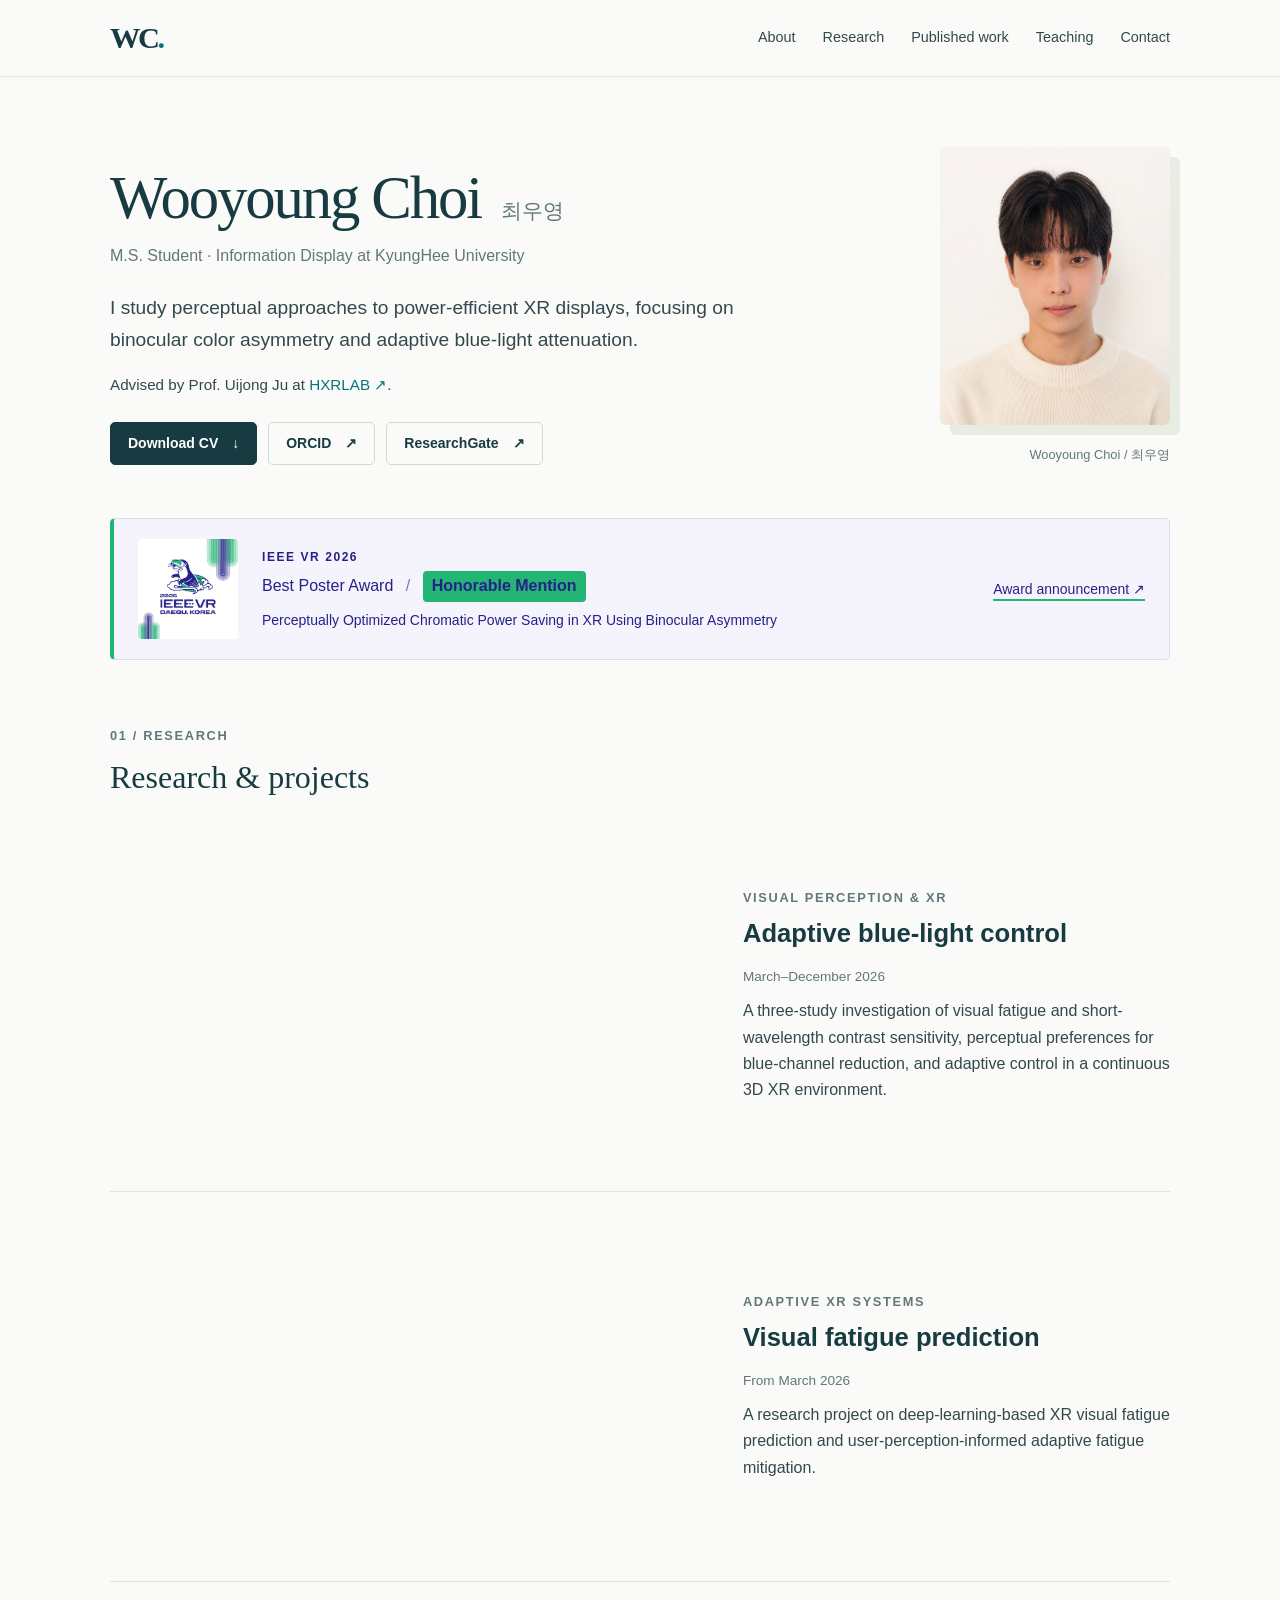
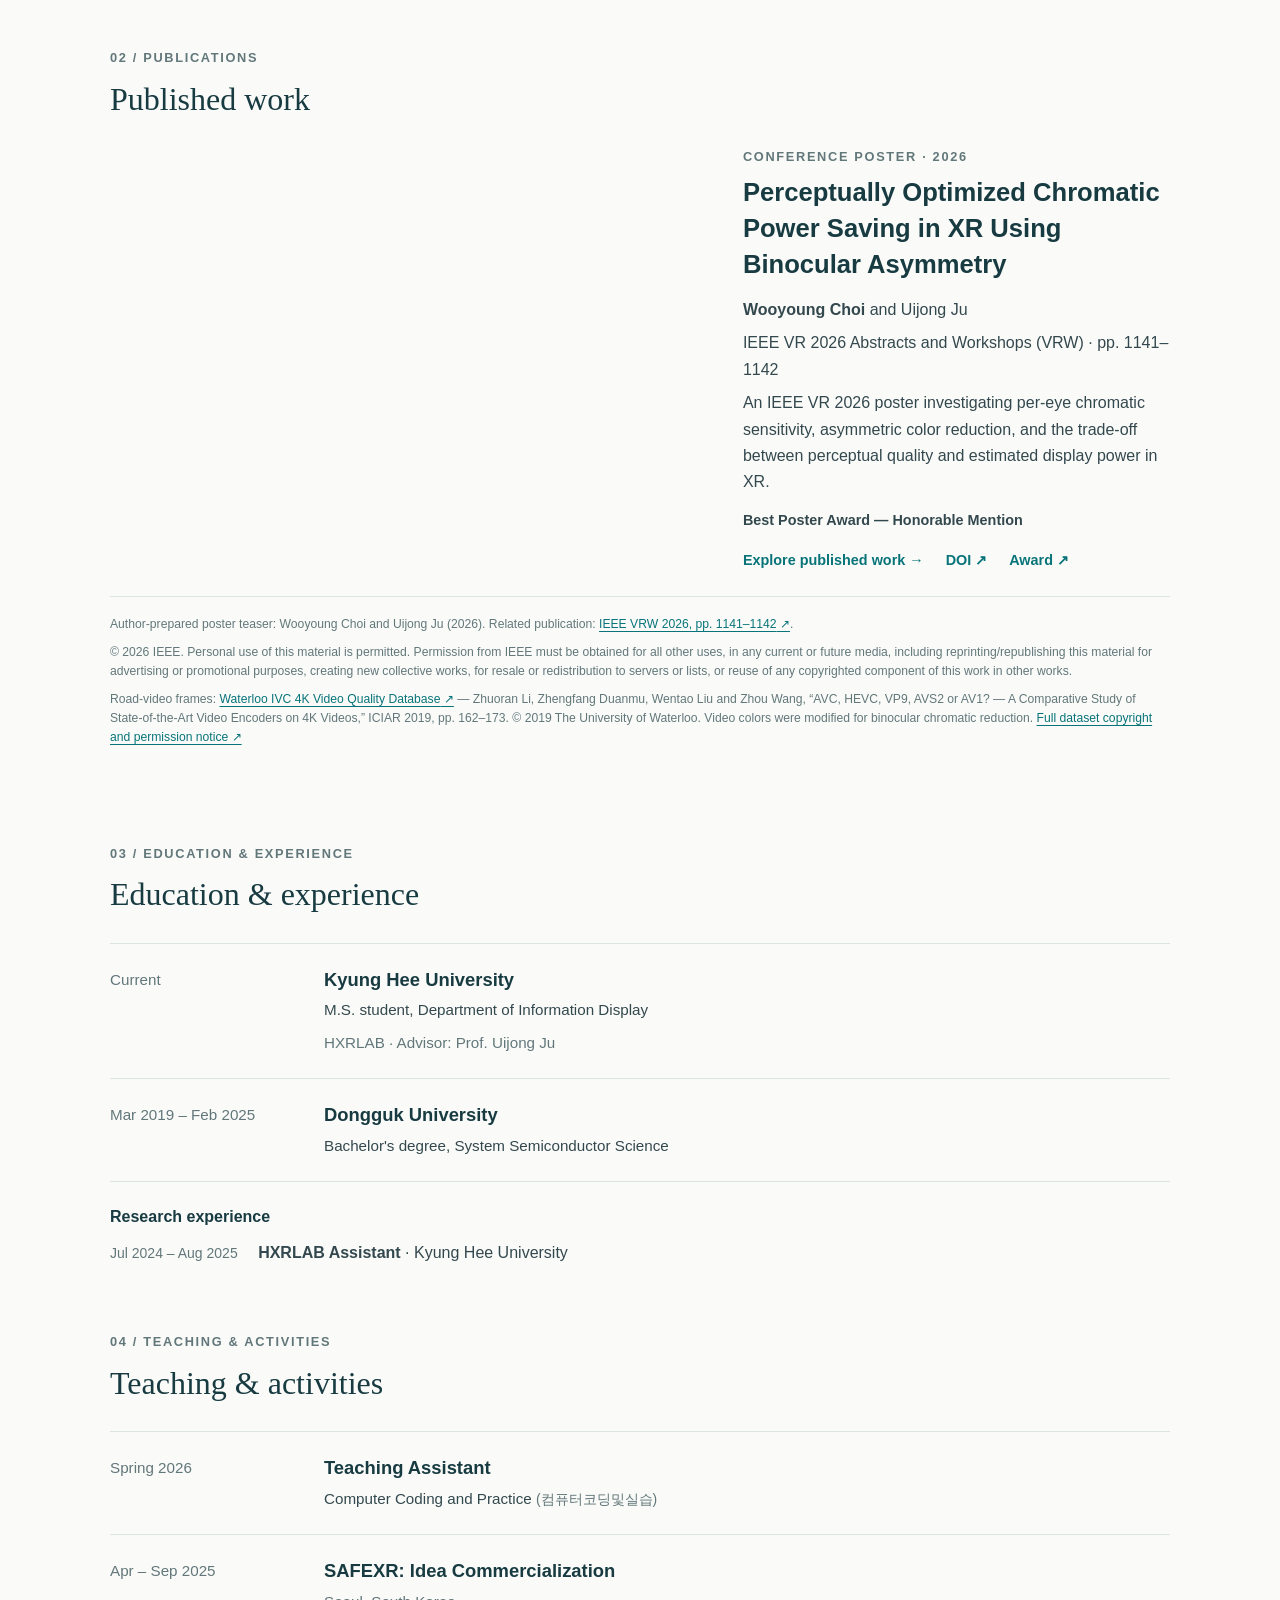
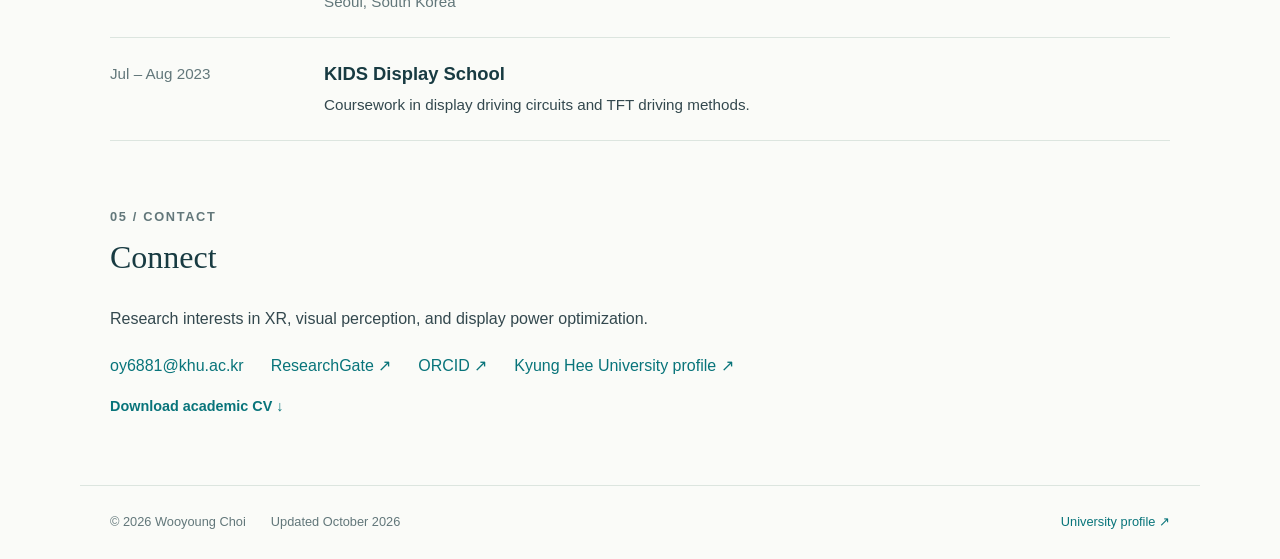
==== commit 729fe0d4: "Remove affiliation eyebrow above name" ====
--- a/index.html
+++ b/index.html
@@ -1,4 +1,4 @@
 <!doctype html><html lang="en"><head><meta charset="utf-8"><meta name="viewport" content="width=device-width, initial-scale=1">
 <title>Wooyoung Choi | XR &amp; Visual Perception Research</title><meta name="description" content="Wooyoung Choi, M.S. student at HXRLAB, Kyung Hee University. Research in binocular color perception, power-efficient XR displays, and adaptive blue-light control.">
 <meta name="theme-color" content="#183b42"><link rel="icon" href="assets/favicon.svg" type="image/svg+xml">
-<link rel="stylesheet" href="assets/style.css?v=20261003-5"></head><body><a class="skip" href="#main">Skip to content</a><header class="site-header"><div class="header-inner"><a class="wordmark" href="./" aria-label="Wooyoung Choi home">WC<span class="mark-dot">.</span></a><nav aria-label="Main navigation"><a href="#about">About</a><a href="#research">Research</a><a href="#publications">Published work</a><a href="#teaching">Teaching</a><a href="#contact">Contact</a></nav></div></header><main id="main" class="container"><section id="about" class="hero"><div class="hero-copy"><p class="eyebrow">HXRLAB · KYUNG HEE UNIVERSITY</p><h1>Wooyoung Choi<span class="korean-name" lang="ko">최우영</span></h1><p class="role">M.S. Student · Information Display at KyungHee University</p><p class="intro">I study perceptual approaches to power-efficient XR displays, focusing on binocular color asymmetry and adaptive blue-light attenuation.</p><p class="advisor">Advised by Prof. Uijong Ju at <a class="" href="https://hxr.khu.ac.kr/" target="_blank" rel="noopener noreferrer">HXRLAB<span aria-hidden="true"> ↗</span></a>.</p><div class="hero-links"><a class="button primary" href="assets/wooyoung-choi-cv.pdf" download>Download CV <span aria-hidden="true">↓</span></a><a class="button secondary" href="https://orcid.org/0009-0000-0445-6281" target="_blank" rel="noopener noreferrer">ORCID<span aria-hidden="true"> ↗</span></a><a class="button secondary" href="https://www.researchgate.net/profile/Wooyoung-Choi-7" target="_blank" rel="noopener noreferrer">ResearchGate<span aria-hidden="true"> ↗</span></a></div></div><figure class="portrait"><img src="assets/portrait.jpg" alt="Portrait of Wooyoung Choi" width="360" height="450"><figcaption>Wooyoung Choi / 최우영</figcaption></figure></section><aside class="award-highlight"><img class="award-logo" src="assets/ieeevr-2026-logo.png" alt="IEEE VR 2026 conference logo" width="4340" height="4340"><div><p class="eyebrow">IEEE VR 2026</p><p>Best Poster Award <span class="award-divider">/</span> <strong>Honorable Mention</strong></p><p class="award-paper-title">Perceptually Optimized Chromatic Power Saving in XR Using Binocular Asymmetry</p></div><a class="award-link" href="https://ieeevr.org/2026/awards/conference-awards/" target="_blank" rel="noopener noreferrer">Award announcement<span aria-hidden="true"> ↗</span></a></aside><section id="research" class="section"><div class="section-title"><div><span class="eyebrow">01 / RESEARCH</span><h2>Research & projects</h2></div></div><article class="research-row"><a class="research-art" href="research/adaptive-blue-light/" aria-label="Read about Adaptive blue-light control"><img src="assets/blue-light-workflow.png" width="1000" height="570" alt="Three studies connect fatigue and chromatic sensitivity, paired perceptual choices, and adaptive blue-channel control. Unity captures for Studies 1 and 3 are combined with an original Study 2 illustration and Figma procedure diagrams." loading="lazy"></a><div class="research-copy"><p class="eyebrow">VISUAL PERCEPTION & XR</p><h3><a href="research/adaptive-blue-light/">Adaptive blue-light control</a></h3><p class="project-date">March–December 2026</p><p>A three-study investigation of visual fatigue and short-wavelength contrast sensitivity, perceptual preferences for blue-channel reduction, and adaptive control in a continuous 3D XR environment.</p></div></article><article class="research-row"><a class="research-art" href="research/fatigue-prediction/" aria-label="Read about Visual fatigue prediction"><img src="assets/fatigue.svg" width="1000" height="570" alt="Conceptual prediction-and-control pipeline. The signal and network are illustrative; they do not specify an implemented model." loading="lazy"></a><div class="research-copy"><p class="eyebrow">ADAPTIVE XR SYSTEMS</p><h3><a href="research/fatigue-prediction/">Visual fatigue prediction</a></h3><p class="project-date">From March 2026</p><p>A research project on deep-learning-based XR visual fatigue prediction and user-perception-informed adaptive fatigue mitigation.</p></div></article></section><section id="publications" class="section"><div class="section-title"><div><span class="eyebrow">02 / PUBLICATIONS</span><h2>Published work</h2></div></div><article class="research-row publication-project"><a class="research-art" href="research/binocular-color/" aria-label="Read about the published IEEE VR 2026 poster"><img src="assets/binocular-poster-2026.png" width="1800" height="1013" alt="Figure from the IEEE VR 2026 poster materials: binocular chromatic reduction, per-eye perceptual modeling, video-quality validation, and estimated display power. The color-map illustration is schematic." loading="lazy"></a><div class="research-copy"><p class="eyebrow">CONFERENCE POSTER · 2026</p><h3><a href="research/binocular-color/">Perceptually Optimized Chromatic Power Saving in XR Using Binocular Asymmetry</a></h3><p><strong>Wooyoung Choi</strong> and Uijong Ju</p><p class="muted">IEEE VR 2026 Abstracts and Workshops (VRW) · pp. 1141–1142</p><p>An IEEE VR 2026 poster investigating per-eye chromatic sensitivity, asymmetric color reduction, and the trade-off between perceptual quality and estimated display power in XR.</p><p class="award-inline">Best Poster Award — Honorable Mention</p><div class="project-links"><a class="text-link" href="research/binocular-color/">Explore published work <span aria-hidden="true">→</span></a><a class="text-link" href="https://doi.org/10.1109/VRW70859.2026.00245" target="_blank" rel="noopener noreferrer">DOI<span aria-hidden="true"> ↗</span></a><a class="text-link" href="https://ieeevr.org/2026/awards/conference-awards/" target="_blank" rel="noopener noreferrer">Award<span aria-hidden="true"> ↗</span></a></div></div></article><div class="publication-credit"><p>Author-prepared poster teaser: Wooyoung Choi and Uijong Ju (2026). Related publication: <a class="" href="https://doi.org/10.1109/VRW70859.2026.00245" target="_blank" rel="noopener noreferrer">IEEE VRW 2026, pp. 1141–1142<span aria-hidden="true"> ↗</span></a>.</p><p>© 2026 IEEE. Personal use of this material is permitted. Permission from IEEE must be obtained for all other uses, in any current or future media, including reprinting/republishing this material for advertising or promotional purposes, creating new collective works, for resale or redistribution to servers or lists, or reuse of any copyrighted component of this work in other works.</p><p>Road-video frames: <a class="" href="https://ivc.uwaterloo.ca/database/4KVQA.html" target="_blank" rel="noopener noreferrer">Waterloo IVC 4K Video Quality Database<span aria-hidden="true"> ↗</span></a> — Zhuoran Li, Zhengfang Duanmu, Wentao Liu and Zhou Wang, “AVC, HEVC, VP9, AVS2 or AV1? — A Comparative Study of State-of-the-Art Video Encoders on 4K Videos,” ICIAR 2019, pp. 162–173. © 2019 The University of Waterloo. Video colors were modified for binocular chromatic reduction. <a href="assets/waterloo-video-dataset-notice.txt" target="_blank" rel="noopener noreferrer">Full dataset copyright and permission notice ↗</a></p></div></section><section id="education" class="section"><div class="section-title"><div><span class="eyebrow">03 / EDUCATION & EXPERIENCE</span><h2>Education & experience</h2></div></div><div class="timeline"><article><p class="date">Current</p><div><h3>Kyung Hee University</h3><p>M.S. student, Department of Information Display</p><p class="muted">HXRLAB · Advisor: Prof. Uijong Ju</p></div></article><article><p class="date">Mar 2019 – Feb 2025</p><div><h3>Dongguk University</h3><p>Bachelor's degree, System Semiconductor Science</p></div></article></div><div id="experience" class="research-experience"><h3>Research experience</h3><p><span class="date">Jul 2024 – Aug 2025</span> <strong>HXRLAB Assistant</strong> · Kyung Hee University</p></div></section><section id="teaching" class="section"><div class="section-title"><div><span class="eyebrow">04 / TEACHING & ACTIVITIES</span><h2>Teaching & activities</h2></div></div><div class="timeline"><article><p class="date">Spring 2026</p><div><h3>Teaching Assistant</h3><p>Computer Coding and Practice <span class="original-title" lang="ko">(컴퓨터코딩및실습)</span></p></div></article><article><p class="date">Apr – Sep 2025</p><div><h3>SAFEXR: Idea Commercialization</h3><p class="muted">Seoul, South Korea</p></div></article><article><p class="date">Jul – Aug 2023</p><div><h3>KIDS Display School</h3><p>Coursework in display driving circuits and TFT driving methods.</p></div></article></div></section><section id="contact" class="section contact"><div class="section-title"><div><span class="eyebrow">05 / CONTACT</span><h2>Connect</h2></div></div><p>Research interests in XR, visual perception, and display power optimization.</p><div class="contact-links"><a href="mailto:oy6881@khu.ac.kr">oy6881@khu.ac.kr</a><a class="" href="https://www.researchgate.net/profile/Wooyoung-Choi-7" target="_blank" rel="noopener noreferrer">ResearchGate<span aria-hidden="true"> ↗</span></a><a class="" href="https://orcid.org/0009-0000-0445-6281" target="_blank" rel="noopener noreferrer">ORCID<span aria-hidden="true"> ↗</span></a><a class="" href="https://brain.khu.ac.kr/user/userDetail.do?id=3b3e57ee36cfec4f3a9e" target="_blank" rel="noopener noreferrer">Kyung Hee University profile<span aria-hidden="true"> ↗</span></a></div><a class="text-link" href="assets/wooyoung-choi-cv.pdf" download>Download academic CV <span aria-hidden="true">↓</span></a></section></main><footer class="site-footer"><div><span>© 2026 Wooyoung Choi</span><span>Updated October 2026</span></div><div><a class="" href="https://brain.khu.ac.kr/user/userDetail.do?id=3b3e57ee36cfec4f3a9e" target="_blank" rel="noopener noreferrer">University profile<span aria-hidden="true"> ↗</span></a></div></footer><script src="assets/site.js?v=20261003-5" defer></script></body></html>+<link rel="stylesheet" href="assets/style.css?v=20261003-5"></head><body><a class="skip" href="#main">Skip to content</a><header class="site-header"><div class="header-inner"><a class="wordmark" href="./" aria-label="Wooyoung Choi home">WC<span class="mark-dot">.</span></a><nav aria-label="Main navigation"><a href="#about">About</a><a href="#research">Research</a><a href="#publications">Published work</a><a href="#teaching">Teaching</a><a href="#contact">Contact</a></nav></div></header><main id="main" class="container"><section id="about" class="hero"><div class="hero-copy"><h1>Wooyoung Choi<span class="korean-name" lang="ko">최우영</span></h1><p class="role">M.S. Student · Information Display at KyungHee University</p><p class="intro">I study perceptual approaches to power-efficient XR displays, focusing on binocular color asymmetry and adaptive blue-light attenuation.</p><p class="advisor">Advised by Prof. Uijong Ju at <a class="" href="https://hxr.khu.ac.kr/" target="_blank" rel="noopener noreferrer">HXRLAB<span aria-hidden="true"> ↗</span></a>.</p><div class="hero-links"><a class="button primary" href="assets/wooyoung-choi-cv.pdf" download>Download CV <span aria-hidden="true">↓</span></a><a class="button secondary" href="https://orcid.org/0009-0000-0445-6281" target="_blank" rel="noopener noreferrer">ORCID<span aria-hidden="true"> ↗</span></a><a class="button secondary" href="https://www.researchgate.net/profile/Wooyoung-Choi-7" target="_blank" rel="noopener noreferrer">ResearchGate<span aria-hidden="true"> ↗</span></a></div></div><figure class="portrait"><img src="assets/portrait.jpg" alt="Portrait of Wooyoung Choi" width="360" height="450"><figcaption>Wooyoung Choi / 최우영</figcaption></figure></section><aside class="award-highlight"><img class="award-logo" src="assets/ieeevr-2026-logo.png" alt="IEEE VR 2026 conference logo" width="4340" height="4340"><div><p class="eyebrow">IEEE VR 2026</p><p>Best Poster Award <span class="award-divider">/</span> <strong>Honorable Mention</strong></p><p class="award-paper-title">Perceptually Optimized Chromatic Power Saving in XR Using Binocular Asymmetry</p></div><a class="award-link" href="https://ieeevr.org/2026/awards/conference-awards/" target="_blank" rel="noopener noreferrer">Award announcement<span aria-hidden="true"> ↗</span></a></aside><section id="research" class="section"><div class="section-title"><div><span class="eyebrow">01 / RESEARCH</span><h2>Research & projects</h2></div></div><article class="research-row"><a class="research-art" href="research/adaptive-blue-light/" aria-label="Read about Adaptive blue-light control"><img src="assets/blue-light-workflow.png" width="1000" height="570" alt="Three studies connect fatigue and chromatic sensitivity, paired perceptual choices, and adaptive blue-channel control. Unity captures for Studies 1 and 3 are combined with an original Study 2 illustration and Figma procedure diagrams." loading="lazy"></a><div class="research-copy"><p class="eyebrow">VISUAL PERCEPTION & XR</p><h3><a href="research/adaptive-blue-light/">Adaptive blue-light control</a></h3><p class="project-date">March–December 2026</p><p>A three-study investigation of visual fatigue and short-wavelength contrast sensitivity, perceptual preferences for blue-channel reduction, and adaptive control in a continuous 3D XR environment.</p></div></article><article class="research-row"><a class="research-art" href="research/fatigue-prediction/" aria-label="Read about Visual fatigue prediction"><img src="assets/fatigue.svg" width="1000" height="570" alt="Conceptual prediction-and-control pipeline. The signal and network are illustrative; they do not specify an implemented model." loading="lazy"></a><div class="research-copy"><p class="eyebrow">ADAPTIVE XR SYSTEMS</p><h3><a href="research/fatigue-prediction/">Visual fatigue prediction</a></h3><p class="project-date">From March 2026</p><p>A research project on deep-learning-based XR visual fatigue prediction and user-perception-informed adaptive fatigue mitigation.</p></div></article></section><section id="publications" class="section"><div class="section-title"><div><span class="eyebrow">02 / PUBLICATIONS</span><h2>Published work</h2></div></div><article class="research-row publication-project"><a class="research-art" href="research/binocular-color/" aria-label="Read about the published IEEE VR 2026 poster"><img src="assets/binocular-poster-2026.png" width="1800" height="1013" alt="Figure from the IEEE VR 2026 poster materials: binocular chromatic reduction, per-eye perceptual modeling, video-quality validation, and estimated display power. The color-map illustration is schematic." loading="lazy"></a><div class="research-copy"><p class="eyebrow">CONFERENCE POSTER · 2026</p><h3><a href="research/binocular-color/">Perceptually Optimized Chromatic Power Saving in XR Using Binocular Asymmetry</a></h3><p><strong>Wooyoung Choi</strong> and Uijong Ju</p><p class="muted">IEEE VR 2026 Abstracts and Workshops (VRW) · pp. 1141–1142</p><p>An IEEE VR 2026 poster investigating per-eye chromatic sensitivity, asymmetric color reduction, and the trade-off between perceptual quality and estimated display power in XR.</p><p class="award-inline">Best Poster Award — Honorable Mention</p><div class="project-links"><a class="text-link" href="research/binocular-color/">Explore published work <span aria-hidden="true">→</span></a><a class="text-link" href="https://doi.org/10.1109/VRW70859.2026.00245" target="_blank" rel="noopener noreferrer">DOI<span aria-hidden="true"> ↗</span></a><a class="text-link" href="https://ieeevr.org/2026/awards/conference-awards/" target="_blank" rel="noopener noreferrer">Award<span aria-hidden="true"> ↗</span></a></div></div></article><div class="publication-credit"><p>Author-prepared poster teaser: Wooyoung Choi and Uijong Ju (2026). Related publication: <a class="" href="https://doi.org/10.1109/VRW70859.2026.00245" target="_blank" rel="noopener noreferrer">IEEE VRW 2026, pp. 1141–1142<span aria-hidden="true"> ↗</span></a>.</p><p>© 2026 IEEE. Personal use of this material is permitted. Permission from IEEE must be obtained for all other uses, in any current or future media, including reprinting/republishing this material for advertising or promotional purposes, creating new collective works, for resale or redistribution to servers or lists, or reuse of any copyrighted component of this work in other works.</p><p>Road-video frames: <a class="" href="https://ivc.uwaterloo.ca/database/4KVQA.html" target="_blank" rel="noopener noreferrer">Waterloo IVC 4K Video Quality Database<span aria-hidden="true"> ↗</span></a> — Zhuoran Li, Zhengfang Duanmu, Wentao Liu and Zhou Wang, “AVC, HEVC, VP9, AVS2 or AV1? — A Comparative Study of State-of-the-Art Video Encoders on 4K Videos,” ICIAR 2019, pp. 162–173. © 2019 The University of Waterloo. Video colors were modified for binocular chromatic reduction. <a href="assets/waterloo-video-dataset-notice.txt" target="_blank" rel="noopener noreferrer">Full dataset copyright and permission notice ↗</a></p></div></section><section id="education" class="section"><div class="section-title"><div><span class="eyebrow">03 / EDUCATION & EXPERIENCE</span><h2>Education & experience</h2></div></div><div class="timeline"><article><p class="date">Current</p><div><h3>Kyung Hee University</h3><p>M.S. student, Department of Information Display</p><p class="muted">HXRLAB · Advisor: Prof. Uijong Ju</p></div></article><article><p class="date">Mar 2019 – Feb 2025</p><div><h3>Dongguk University</h3><p>Bachelor's degree, System Semiconductor Science</p></div></article></div><div id="experience" class="research-experience"><h3>Research experience</h3><p><span class="date">Jul 2024 – Aug 2025</span> <strong>HXRLAB Assistant</strong> · Kyung Hee University</p></div></section><section id="teaching" class="section"><div class="section-title"><div><span class="eyebrow">04 / TEACHING & ACTIVITIES</span><h2>Teaching & activities</h2></div></div><div class="timeline"><article><p class="date">Spring 2026</p><div><h3>Teaching Assistant</h3><p>Computer Coding and Practice <span class="original-title" lang="ko">(컴퓨터코딩및실습)</span></p></div></article><article><p class="date">Apr – Sep 2025</p><div><h3>SAFEXR: Idea Commercialization</h3><p class="muted">Seoul, South Korea</p></div></article><article><p class="date">Jul – Aug 2023</p><div><h3>KIDS Display School</h3><p>Coursework in display driving circuits and TFT driving methods.</p></div></article></div></section><section id="contact" class="section contact"><div class="section-title"><div><span class="eyebrow">05 / CONTACT</span><h2>Connect</h2></div></div><p>Research interests in XR, visual perception, and display power optimization.</p><div class="contact-links"><a href="mailto:oy6881@khu.ac.kr">oy6881@khu.ac.kr</a><a class="" href="https://www.researchgate.net/profile/Wooyoung-Choi-7" target="_blank" rel="noopener noreferrer">ResearchGate<span aria-hidden="true"> ↗</span></a><a class="" href="https://orcid.org/0009-0000-0445-6281" target="_blank" rel="noopener noreferrer">ORCID<span aria-hidden="true"> ↗</span></a><a class="" href="https://brain.khu.ac.kr/user/userDetail.do?id=3b3e57ee36cfec4f3a9e" target="_blank" rel="noopener noreferrer">Kyung Hee University profile<span aria-hidden="true"> ↗</span></a></div><a class="text-link" href="assets/wooyoung-choi-cv.pdf" download>Download academic CV <span aria-hidden="true">↓</span></a></section></main><footer class="site-footer"><div><span>© 2026 Wooyoung Choi</span><span>Updated October 2026</span></div><div><a class="" href="https://brain.khu.ac.kr/user/userDetail.do?id=3b3e57ee36cfec4f3a9e" target="_blank" rel="noopener noreferrer">University profile<span aria-hidden="true"> ↗</span></a></div></footer><script src="assets/site.js?v=20261003-5" defer></script></body></html>
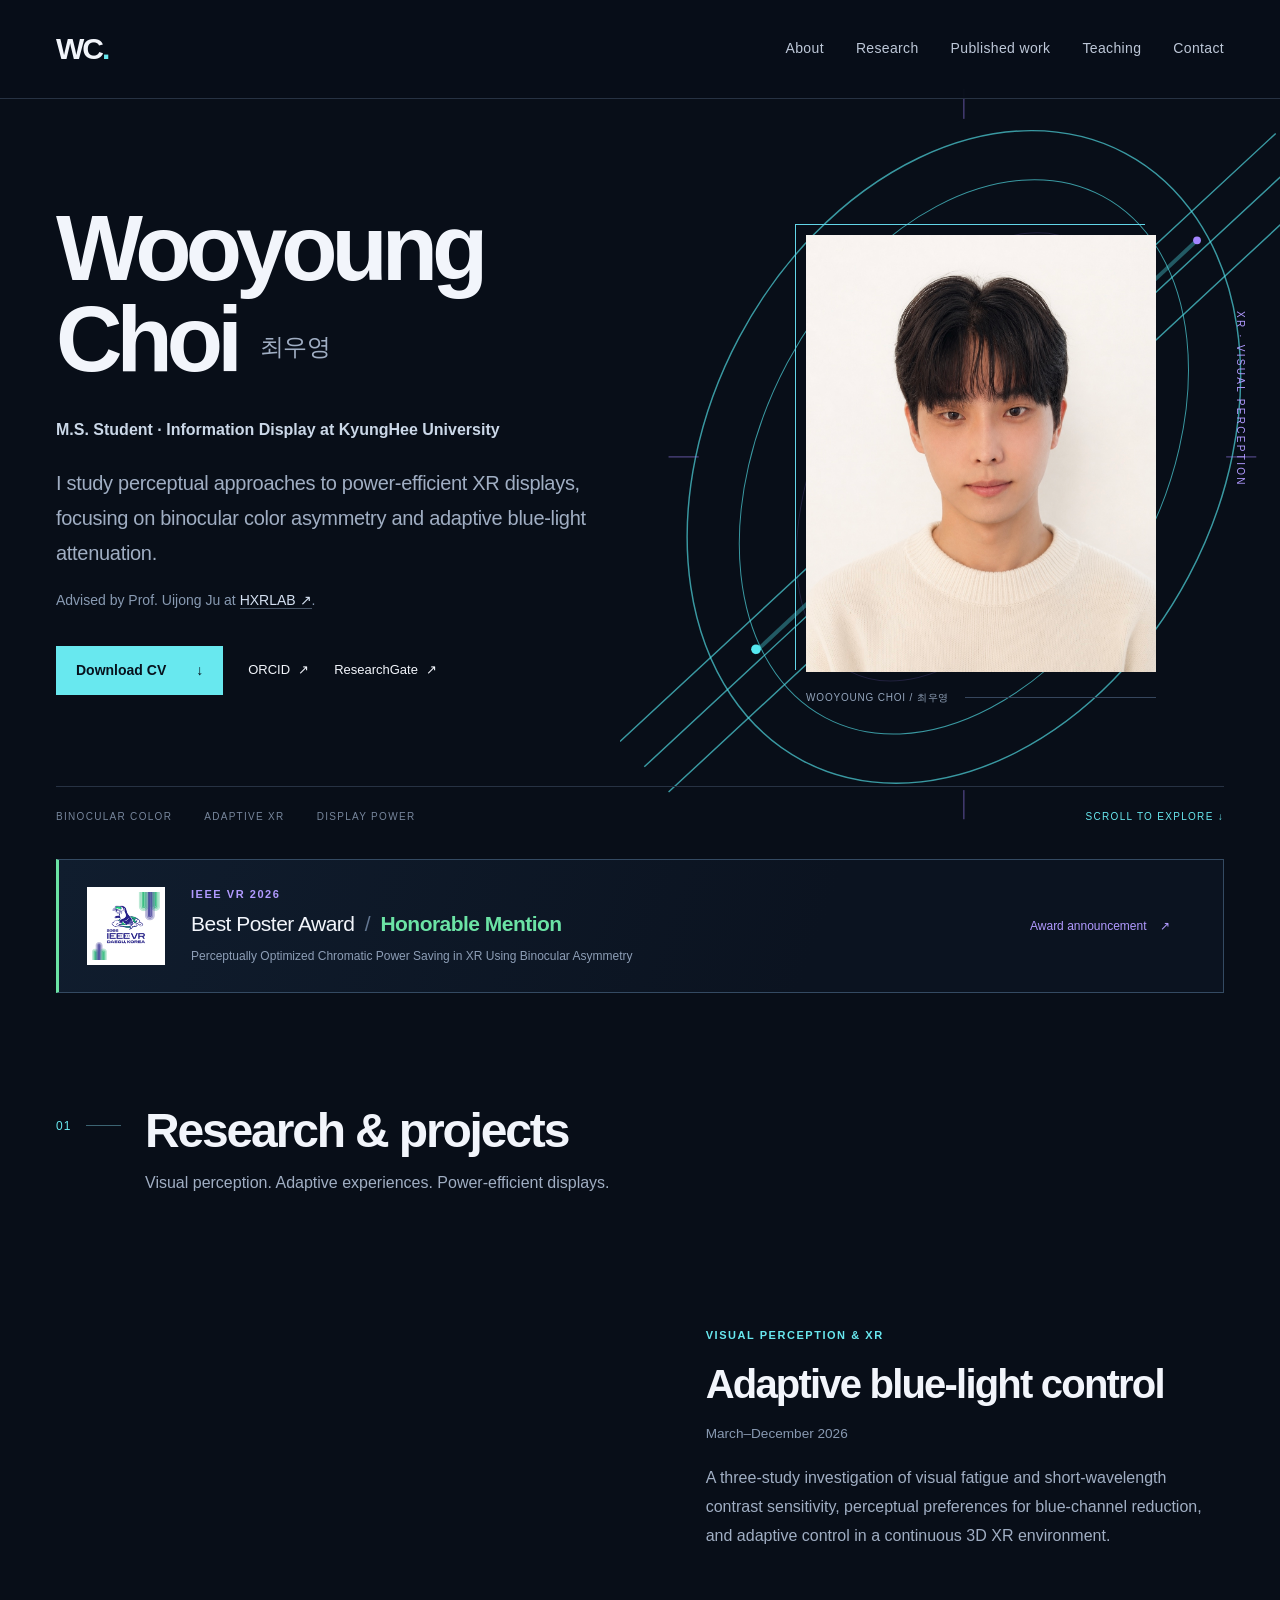
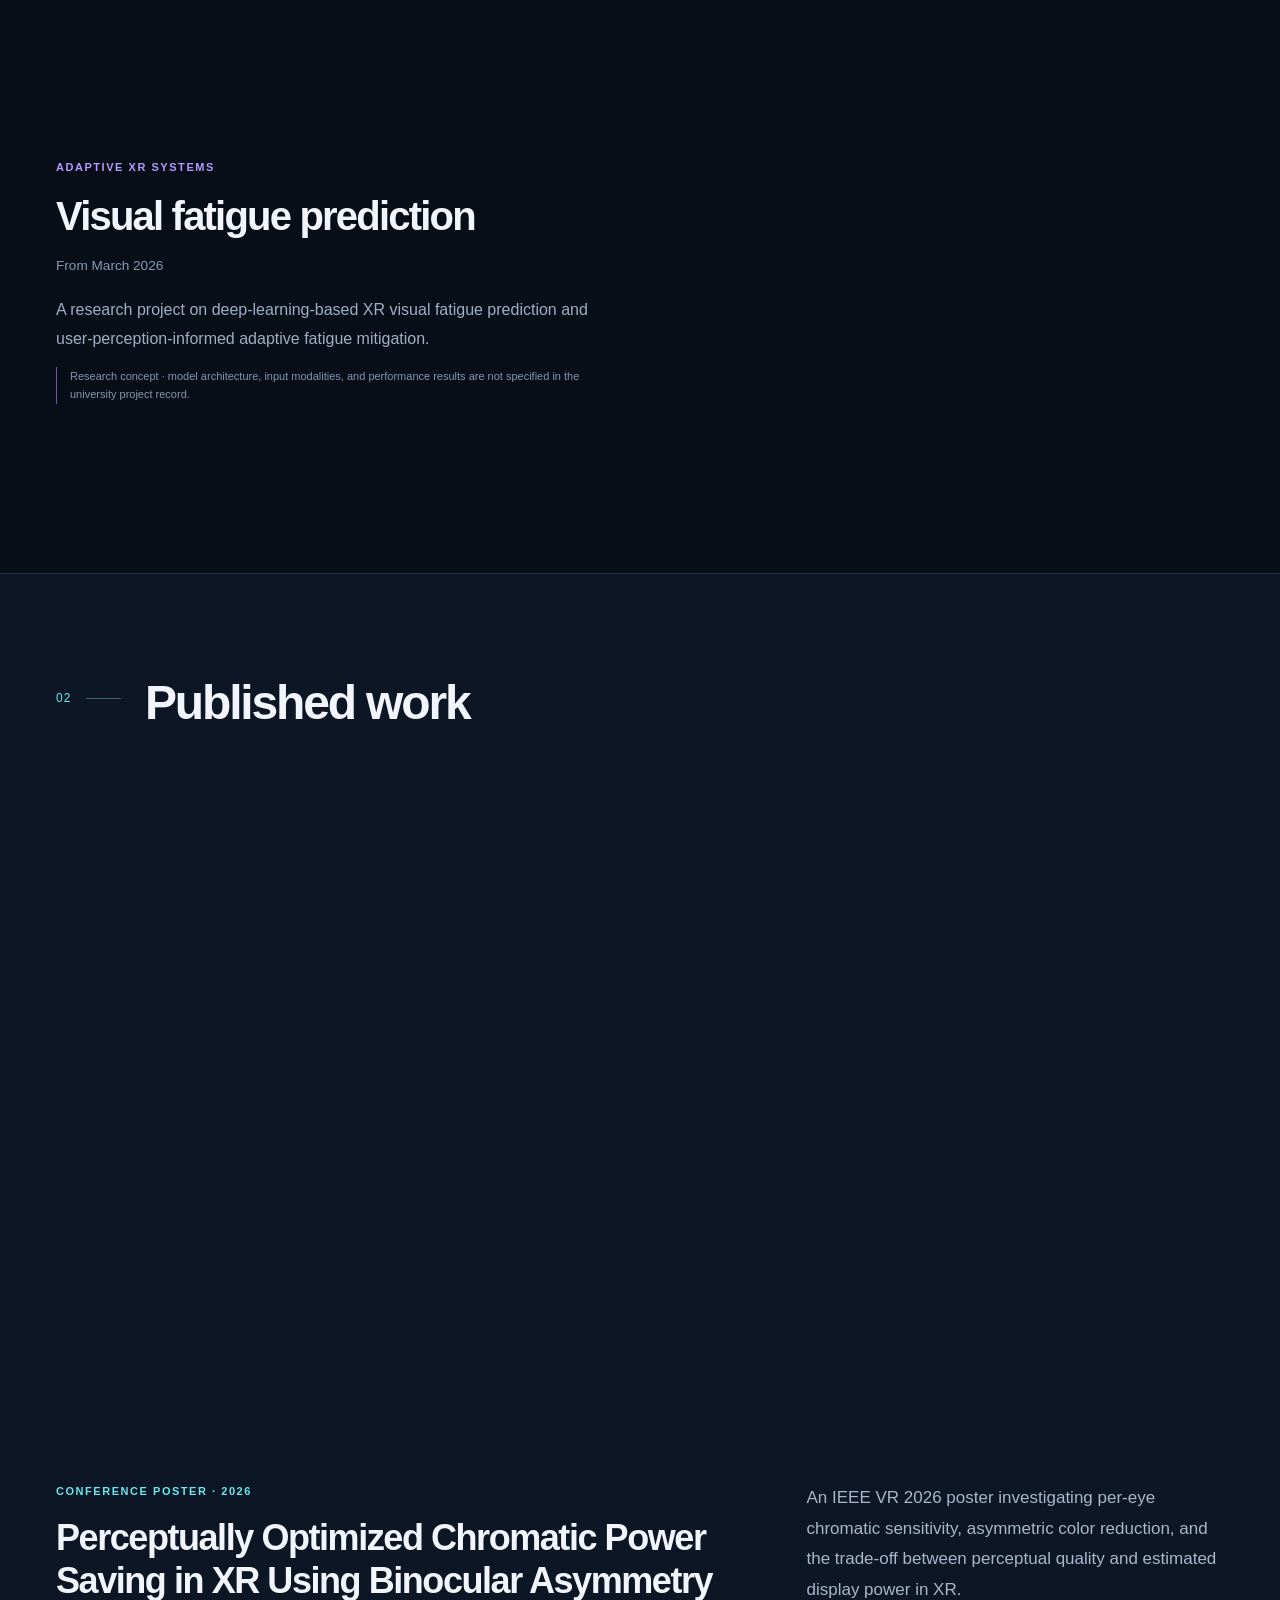
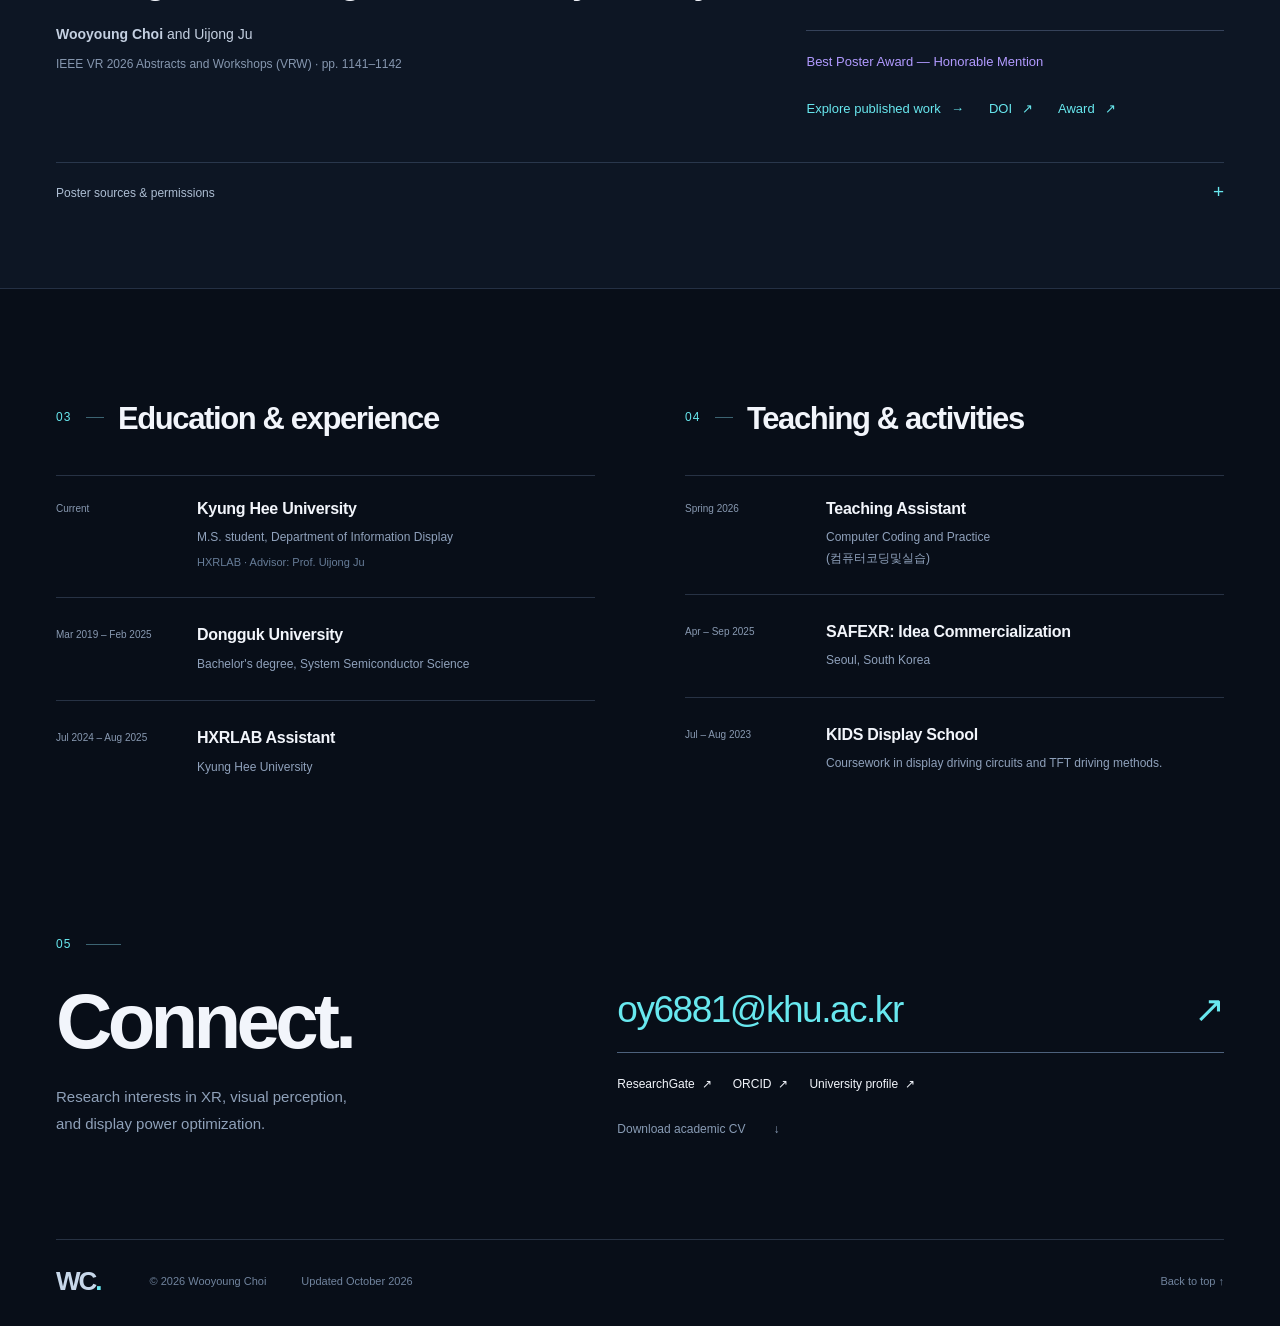
==== commit e976b6b5: "Apply Spatial Research design while preserving research motion" ====
--- a/index.html
+++ b/index.html
@@ -1,4 +1,7 @@
 <!doctype html><html lang="en"><head><meta charset="utf-8"><meta name="viewport" content="width=device-width, initial-scale=1">
 <title>Wooyoung Choi | XR &amp; Visual Perception Research</title><meta name="description" content="Wooyoung Choi, M.S. student at HXRLAB, Kyung Hee University. Research in binocular color perception, power-efficient XR displays, and adaptive blue-light control.">
-<meta name="theme-color" content="#183b42"><link rel="icon" href="assets/favicon.svg" type="image/svg+xml">
-<link rel="stylesheet" href="assets/style.css?v=20261003-5"></head><body><a class="skip" href="#main">Skip to content</a><header class="site-header"><div class="header-inner"><a class="wordmark" href="./" aria-label="Wooyoung Choi home">WC<span class="mark-dot">.</span></a><nav aria-label="Main navigation"><a href="#about">About</a><a href="#research">Research</a><a href="#publications">Published work</a><a href="#teaching">Teaching</a><a href="#contact">Contact</a></nav></div></header><main id="main" class="container"><section id="about" class="hero"><div class="hero-copy"><h1>Wooyoung Choi<span class="korean-name" lang="ko">최우영</span></h1><p class="role">M.S. Student · Information Display at KyungHee University</p><p class="intro">I study perceptual approaches to power-efficient XR displays, focusing on binocular color asymmetry and adaptive blue-light attenuation.</p><p class="advisor">Advised by Prof. Uijong Ju at <a class="" href="https://hxr.khu.ac.kr/" target="_blank" rel="noopener noreferrer">HXRLAB<span aria-hidden="true"> ↗</span></a>.</p><div class="hero-links"><a class="button primary" href="assets/wooyoung-choi-cv.pdf" download>Download CV <span aria-hidden="true">↓</span></a><a class="button secondary" href="https://orcid.org/0009-0000-0445-6281" target="_blank" rel="noopener noreferrer">ORCID<span aria-hidden="true"> ↗</span></a><a class="button secondary" href="https://www.researchgate.net/profile/Wooyoung-Choi-7" target="_blank" rel="noopener noreferrer">ResearchGate<span aria-hidden="true"> ↗</span></a></div></div><figure class="portrait"><img src="assets/portrait.jpg" alt="Portrait of Wooyoung Choi" width="360" height="450"><figcaption>Wooyoung Choi / 최우영</figcaption></figure></section><aside class="award-highlight"><img class="award-logo" src="assets/ieeevr-2026-logo.png" alt="IEEE VR 2026 conference logo" width="4340" height="4340"><div><p class="eyebrow">IEEE VR 2026</p><p>Best Poster Award <span class="award-divider">/</span> <strong>Honorable Mention</strong></p><p class="award-paper-title">Perceptually Optimized Chromatic Power Saving in XR Using Binocular Asymmetry</p></div><a class="award-link" href="https://ieeevr.org/2026/awards/conference-awards/" target="_blank" rel="noopener noreferrer">Award announcement<span aria-hidden="true"> ↗</span></a></aside><section id="research" class="section"><div class="section-title"><div><span class="eyebrow">01 / RESEARCH</span><h2>Research & projects</h2></div></div><article class="research-row"><a class="research-art" href="research/adaptive-blue-light/" aria-label="Read about Adaptive blue-light control"><img src="assets/blue-light-workflow.png" width="1000" height="570" alt="Three studies connect fatigue and chromatic sensitivity, paired perceptual choices, and adaptive blue-channel control. Unity captures for Studies 1 and 3 are combined with an original Study 2 illustration and Figma procedure diagrams." loading="lazy"></a><div class="research-copy"><p class="eyebrow">VISUAL PERCEPTION & XR</p><h3><a href="research/adaptive-blue-light/">Adaptive blue-light control</a></h3><p class="project-date">March–December 2026</p><p>A three-study investigation of visual fatigue and short-wavelength contrast sensitivity, perceptual preferences for blue-channel reduction, and adaptive control in a continuous 3D XR environment.</p></div></article><article class="research-row"><a class="research-art" href="research/fatigue-prediction/" aria-label="Read about Visual fatigue prediction"><img src="assets/fatigue.svg" width="1000" height="570" alt="Conceptual prediction-and-control pipeline. The signal and network are illustrative; they do not specify an implemented model." loading="lazy"></a><div class="research-copy"><p class="eyebrow">ADAPTIVE XR SYSTEMS</p><h3><a href="research/fatigue-prediction/">Visual fatigue prediction</a></h3><p class="project-date">From March 2026</p><p>A research project on deep-learning-based XR visual fatigue prediction and user-perception-informed adaptive fatigue mitigation.</p></div></article></section><section id="publications" class="section"><div class="section-title"><div><span class="eyebrow">02 / PUBLICATIONS</span><h2>Published work</h2></div></div><article class="research-row publication-project"><a class="research-art" href="research/binocular-color/" aria-label="Read about the published IEEE VR 2026 poster"><img src="assets/binocular-poster-2026.png" width="1800" height="1013" alt="Figure from the IEEE VR 2026 poster materials: binocular chromatic reduction, per-eye perceptual modeling, video-quality validation, and estimated display power. The color-map illustration is schematic." loading="lazy"></a><div class="research-copy"><p class="eyebrow">CONFERENCE POSTER · 2026</p><h3><a href="research/binocular-color/">Perceptually Optimized Chromatic Power Saving in XR Using Binocular Asymmetry</a></h3><p><strong>Wooyoung Choi</strong> and Uijong Ju</p><p class="muted">IEEE VR 2026 Abstracts and Workshops (VRW) · pp. 1141–1142</p><p>An IEEE VR 2026 poster investigating per-eye chromatic sensitivity, asymmetric color reduction, and the trade-off between perceptual quality and estimated display power in XR.</p><p class="award-inline">Best Poster Award — Honorable Mention</p><div class="project-links"><a class="text-link" href="research/binocular-color/">Explore published work <span aria-hidden="true">→</span></a><a class="text-link" href="https://doi.org/10.1109/VRW70859.2026.00245" target="_blank" rel="noopener noreferrer">DOI<span aria-hidden="true"> ↗</span></a><a class="text-link" href="https://ieeevr.org/2026/awards/conference-awards/" target="_blank" rel="noopener noreferrer">Award<span aria-hidden="true"> ↗</span></a></div></div></article><div class="publication-credit"><p>Author-prepared poster teaser: Wooyoung Choi and Uijong Ju (2026). Related publication: <a class="" href="https://doi.org/10.1109/VRW70859.2026.00245" target="_blank" rel="noopener noreferrer">IEEE VRW 2026, pp. 1141–1142<span aria-hidden="true"> ↗</span></a>.</p><p>© 2026 IEEE. Personal use of this material is permitted. Permission from IEEE must be obtained for all other uses, in any current or future media, including reprinting/republishing this material for advertising or promotional purposes, creating new collective works, for resale or redistribution to servers or lists, or reuse of any copyrighted component of this work in other works.</p><p>Road-video frames: <a class="" href="https://ivc.uwaterloo.ca/database/4KVQA.html" target="_blank" rel="noopener noreferrer">Waterloo IVC 4K Video Quality Database<span aria-hidden="true"> ↗</span></a> — Zhuoran Li, Zhengfang Duanmu, Wentao Liu and Zhou Wang, “AVC, HEVC, VP9, AVS2 or AV1? — A Comparative Study of State-of-the-Art Video Encoders on 4K Videos,” ICIAR 2019, pp. 162–173. © 2019 The University of Waterloo. Video colors were modified for binocular chromatic reduction. <a href="assets/waterloo-video-dataset-notice.txt" target="_blank" rel="noopener noreferrer">Full dataset copyright and permission notice ↗</a></p></div></section><section id="education" class="section"><div class="section-title"><div><span class="eyebrow">03 / EDUCATION & EXPERIENCE</span><h2>Education & experience</h2></div></div><div class="timeline"><article><p class="date">Current</p><div><h3>Kyung Hee University</h3><p>M.S. student, Department of Information Display</p><p class="muted">HXRLAB · Advisor: Prof. Uijong Ju</p></div></article><article><p class="date">Mar 2019 – Feb 2025</p><div><h3>Dongguk University</h3><p>Bachelor's degree, System Semiconductor Science</p></div></article></div><div id="experience" class="research-experience"><h3>Research experience</h3><p><span class="date">Jul 2024 – Aug 2025</span> <strong>HXRLAB Assistant</strong> · Kyung Hee University</p></div></section><section id="teaching" class="section"><div class="section-title"><div><span class="eyebrow">04 / TEACHING & ACTIVITIES</span><h2>Teaching & activities</h2></div></div><div class="timeline"><article><p class="date">Spring 2026</p><div><h3>Teaching Assistant</h3><p>Computer Coding and Practice <span class="original-title" lang="ko">(컴퓨터코딩및실습)</span></p></div></article><article><p class="date">Apr – Sep 2025</p><div><h3>SAFEXR: Idea Commercialization</h3><p class="muted">Seoul, South Korea</p></div></article><article><p class="date">Jul – Aug 2023</p><div><h3>KIDS Display School</h3><p>Coursework in display driving circuits and TFT driving methods.</p></div></article></div></section><section id="contact" class="section contact"><div class="section-title"><div><span class="eyebrow">05 / CONTACT</span><h2>Connect</h2></div></div><p>Research interests in XR, visual perception, and display power optimization.</p><div class="contact-links"><a href="mailto:oy6881@khu.ac.kr">oy6881@khu.ac.kr</a><a class="" href="https://www.researchgate.net/profile/Wooyoung-Choi-7" target="_blank" rel="noopener noreferrer">ResearchGate<span aria-hidden="true"> ↗</span></a><a class="" href="https://orcid.org/0009-0000-0445-6281" target="_blank" rel="noopener noreferrer">ORCID<span aria-hidden="true"> ↗</span></a><a class="" href="https://brain.khu.ac.kr/user/userDetail.do?id=3b3e57ee36cfec4f3a9e" target="_blank" rel="noopener noreferrer">Kyung Hee University profile<span aria-hidden="true"> ↗</span></a></div><a class="text-link" href="assets/wooyoung-choi-cv.pdf" download>Download academic CV <span aria-hidden="true">↓</span></a></section></main><footer class="site-footer"><div><span>© 2026 Wooyoung Choi</span><span>Updated October 2026</span></div><div><a class="" href="https://brain.khu.ac.kr/user/userDetail.do?id=3b3e57ee36cfec4f3a9e" target="_blank" rel="noopener noreferrer">University profile<span aria-hidden="true"> ↗</span></a></div></footer><script src="assets/site.js?v=20261003-5" defer></script></body></html>+<meta name="theme-color" content="#080e18"><link rel="icon" href="assets/favicon.svg" type="image/svg+xml">
+<link rel="stylesheet" href="assets/style.css?v=20261003-7">
+<link rel="stylesheet" href="assets/spatial.css?v=20261003-8">
+<link rel="stylesheet" href="assets/spatial-details.css?v=20261003-8">
+<script src="assets/site.js?v=20261003-8" defer></script></head><body class="spatial-theme"><a class="skip sr-skip" href="#main">Skip to content</a><div class="sr-site"><header class="site-header sr-header"><div class="header-inner sr-shell sr-header-inner"><a class="wordmark sr-wordmark" href="#about" aria-label="Wooyoung Choi home">WC<span class="mark-dot">.</span></a><button class="sr-menu-button" type="button" aria-expanded="false" aria-controls="sr-navigation"><span class="sr-menu-label">Menu</span><span class="sr-menu-symbol" aria-hidden="true">+</span></button><nav id="sr-navigation" class="sr-navigation" aria-label="Main navigation"><a href="#about">About</a><a href="#research">Research</a><a href="#publications">Published work</a><a href="#teaching">Teaching</a><a href="#contact">Contact</a></nav></div></header><main id="main"><section id="about" class="sr-hero sr-shell"><div class="sr-hero-copy"><h1>Wooyoung<br>Choi<span class="sr-name-ko" lang="ko">최우영</span></h1><p class="sr-role">M.S. Student · Information Display at KyungHee University</p><p class="sr-intro">I study perceptual approaches to power-efficient XR displays, focusing on binocular color asymmetry and adaptive blue-light attenuation.</p><p class="sr-advisor">Advised by Prof. Uijong Ju at <a class="" href="https://hxr.khu.ac.kr/" target="_blank" rel="noopener noreferrer">HXRLAB<span aria-hidden="true"> ↗</span></a>.</p><div class="sr-hero-actions"><a class="sr-primary" href="assets/wooyoung-choi-cv.pdf" download>Download CV <span aria-hidden="true">↓</span></a><a class="sr-text-link" href="https://orcid.org/0009-0000-0445-6281" target="_blank" rel="noopener noreferrer">ORCID<span aria-hidden="true"> ↗</span></a><a class="sr-text-link" href="https://www.researchgate.net/profile/Wooyoung-Choi-7" target="_blank" rel="noopener noreferrer">ResearchGate<span aria-hidden="true"> ↗</span></a></div></div><div class="sr-portrait-space"><svg class="sr-optics" viewBox="0 0 700 780" fill="none" aria-hidden="true"><defs><linearGradient id="srBeamB" x1="60" y1="650" x2="650" y2="100"><stop stop-color="#55e8f0" stop-opacity=".05"/><stop offset=".55" stop-color="#55e8f0" stop-opacity=".7"/><stop offset="1" stop-color="#a385ff" stop-opacity=".1"/></linearGradient></defs><ellipse cx="354" cy="393" rx="262" ry="354" transform="rotate(28 354 393)" stroke="url(#srBeamB)" stroke-width="1.5"/><ellipse cx="354" cy="393" rx="206" ry="304" transform="rotate(28 354 393)" stroke="url(#srBeamB)"/><ellipse cx="354" cy="393" rx="143" ry="250" transform="rotate(28 354 393)" stroke="#a385ff" stroke-opacity=".16"/><path d="M0 686L675 60M25 712L700 86M50 738L725 112" stroke="url(#srBeamB)" stroke-width="1.5"/><path d="M138 595L594 170" stroke="#55e8f0" stroke-opacity=".35" stroke-width="4"/><circle cx="140" cy="591" r="5" fill="#55e8f0"/><circle cx="594" cy="170" r="4" fill="#a385ff"/><path d="M50 393H81M624 393H655M354 14V45M354 736V766" stroke="#a385ff" stroke-opacity=".6"/></svg><figure class="sr-portrait"><img src="assets/portrait.jpg" alt="Portrait of Wooyoung Choi" width="360" height="450"><figcaption><span>Wooyoung Choi / <span lang="ko">최우영</span></span><span class="sr-portrait-line" aria-hidden="true"></span></figcaption></figure><span class="sr-coordinate" aria-hidden="true">XR · VISUAL PERCEPTION</span></div><div class="sr-hero-rule" aria-hidden="true"><span>BINOCULAR COLOR</span><span>ADAPTIVE XR</span><span>DISPLAY POWER</span><span class="sr-scroll">SCROLL TO EXPLORE ↓</span></div></section><div class="sr-shell"><aside class="sr-award"><div class="sr-award-logo"><img class="award-logo" src="assets/ieeevr-2026-logo.png" alt="IEEE VR 2026 conference logo" width="4340" height="4340"></div><div class="sr-award-copy"><p class="sr-kicker">IEEE VR 2026</p><p class="sr-award-title">Best Poster Award <span>/</span> <strong>Honorable Mention</strong></p><p class="award-paper-title sr-award-paper">Perceptually Optimized Chromatic Power Saving in XR Using Binocular Asymmetry</p></div><a class="sr-award-link" href="https://ieeevr.org/2026/awards/conference-awards/" target="_blank" rel="noopener noreferrer">Award announcement<span aria-hidden="true"> ↗</span></a></aside></div><section id="research" class="sr-section sr-shell"><div class="sr-section-heading"><div class="sr-section-index"><span>01</span><span class="sr-hairline" aria-hidden="true"></span></div><div><h2>Research & projects</h2><p>Visual perception. Adaptive experiences. Power-efficient displays.</p></div></div><article class="research-row sr-project"><a class="research-art sr-project-art" href="research/adaptive-blue-light/" aria-label="Read about Adaptive blue-light control"><span class="sr-image-marker">02 / VISUAL PERCEPTION &amp; XR</span><img src="assets/blue-light-workflow.png" width="1000" height="570" alt="Three studies connect fatigue and chromatic sensitivity, paired perceptual choices, and adaptive blue-channel control. Unity captures for Studies 1 and 3 are combined with an original Study 2 illustration and Figma procedure diagrams." loading="lazy"></a><div class="research-copy sr-project-copy"><p class="eyebrow sr-kicker">VISUAL PERCEPTION & XR</p><h3><a href="research/adaptive-blue-light/">Adaptive blue-light control</a></h3><p class="project-date sr-date">March–December 2026</p><p class="sr-project-summary">A three-study investigation of visual fatigue and short-wavelength contrast sensitivity, perceptual preferences for blue-channel reduction, and adaptive control in a continuous 3D XR environment.</p></div></article><article class="research-row sr-project sr-project-reverse"><a class="research-art sr-project-art" href="research/fatigue-prediction/" aria-label="Read about Visual fatigue prediction"><span class="sr-image-marker">03 / ADAPTIVE XR SYSTEMS</span><img src="assets/fatigue.svg" width="1000" height="570" alt="Conceptual prediction-and-control pipeline. The signal and network are illustrative; they do not specify an implemented model." loading="lazy"></a><div class="research-copy sr-project-copy"><p class="eyebrow sr-kicker sr-kicker-violet">ADAPTIVE XR SYSTEMS</p><h3><a href="research/fatigue-prediction/">Visual fatigue prediction</a></h3><p class="project-date sr-date">From March 2026</p><p class="sr-project-summary">A research project on deep-learning-based XR visual fatigue prediction and user-perception-informed adaptive fatigue mitigation.</p><p class="sr-concept">Research concept · model architecture, input modalities, and performance results are not specified in the university project record.</p></div></article></section><section id="publications" class="sr-publication-section"><div class="sr-shell"><div class="sr-section-heading"><div class="sr-section-index"><span>02</span><span class="sr-hairline" aria-hidden="true"></span></div><div><h2>Published work</h2></div></div><article class="research-row publication-project sr-publication"><a class="research-art sr-poster" href="research/binocular-color/" aria-label="Read about the published IEEE VR 2026 poster"><img src="assets/binocular-poster-2026.png" width="1800" height="1013" alt="Figure from the IEEE VR 2026 poster materials: binocular chromatic reduction, per-eye perceptual modeling, video-quality validation, and estimated display power. The color-map illustration is schematic." loading="lazy"></a><div class="research-copy sr-publication-copy"><div><p class="eyebrow sr-kicker">CONFERENCE POSTER · 2026</p><h3><a href="research/binocular-color/">Perceptually Optimized Chromatic Power Saving in XR Using Binocular Asymmetry</a></h3><p class="sr-authors"><strong>Wooyoung Choi</strong> and Uijong Ju</p><p class="muted sr-publication-venue">IEEE VR 2026 Abstracts and Workshops (VRW) · pp. 1141–1142</p></div><div class="sr-publication-right"><p>An IEEE VR 2026 poster investigating per-eye chromatic sensitivity, asymmetric color reduction, and the trade-off between perceptual quality and estimated display power in XR.</p><p class="award-inline sr-publication-award">Best Poster Award — Honorable Mention</p><div class="project-links sr-publication-links"><a class="text-link" href="research/binocular-color/">Explore published work <span aria-hidden="true">→</span></a><a class="text-link" href="https://doi.org/10.1109/VRW70859.2026.00245" target="_blank" rel="noopener noreferrer">DOI<span aria-hidden="true"> ↗</span></a><a class="text-link" href="https://ieeevr.org/2026/awards/conference-awards/" target="_blank" rel="noopener noreferrer">Award<span aria-hidden="true"> ↗</span></a></div></div></div></article><details class="sr-notice"><summary>Poster sources &amp; permissions <span aria-hidden="true">+</span></summary><div class="publication-credit"><p>Author-prepared poster teaser: Wooyoung Choi and Uijong Ju (2026). Related publication: <a class="" href="https://doi.org/10.1109/VRW70859.2026.00245" target="_blank" rel="noopener noreferrer">IEEE VRW 2026, pp. 1141–1142<span aria-hidden="true"> ↗</span></a>.</p><p>© 2026 IEEE. Personal use of this material is permitted. Permission from IEEE must be obtained for all other uses, in any current or future media, including reprinting/republishing this material for advertising or promotional purposes, creating new collective works, for resale or redistribution to servers or lists, or reuse of any copyrighted component of this work in other works.</p><p>Road-video frames: <a class="" href="https://ivc.uwaterloo.ca/database/4KVQA.html" target="_blank" rel="noopener noreferrer">Waterloo IVC 4K Video Quality Database<span aria-hidden="true"> ↗</span></a> — Zhuoran Li, Zhengfang Duanmu, Wentao Liu and Zhou Wang, “AVC, HEVC, VP9, AVS2 or AV1? — A Comparative Study of State-of-the-Art Video Encoders on 4K Videos,” ICIAR 2019, pp. 162–173. © 2019 The University of Waterloo. Video colors were modified for binocular chromatic reduction. <a href="assets/waterloo-video-dataset-notice.txt" target="_blank" rel="noopener noreferrer">Full dataset copyright and permission notice ↗</a></p></div></details></div></section><div class="sr-shell sr-background-grid"><section id="education" class="sr-section sr-education"><div class="sr-section-heading"><div class="sr-section-index"><span>03</span><span class="sr-hairline" aria-hidden="true"></span></div><div><h2>Education & experience</h2></div></div><div class="sr-timeline"><article><p class="sr-date">Current</p><div><h3>Kyung Hee University</h3><p>M.S. student, Department of Information Display</p><p class="sr-muted">HXRLAB · Advisor: Prof. Uijong Ju</p></div></article><article><p class="sr-date">Mar 2019 – Feb 2025</p><div><h3>Dongguk University</h3><p>Bachelor's degree, System Semiconductor Science</p></div></article><article id="experience"><p class="sr-date">Jul 2024 – Aug 2025</p><div><h3>HXRLAB Assistant</h3><p>Kyung Hee University</p></div></article></div></section><section id="teaching" class="sr-section sr-teaching"><div class="sr-section-heading"><div class="sr-section-index"><span>04</span><span class="sr-hairline" aria-hidden="true"></span></div><div><h2>Teaching & activities</h2></div></div><div class="sr-timeline"><article><p class="sr-date">Spring 2026</p><div><h3>Teaching Assistant</h3><p>Computer Coding and Practice<br><span lang="ko">(컴퓨터코딩및실습)</span></p></div></article><article><p class="sr-date">Apr – Sep 2025</p><div><h3>SAFEXR: Idea Commercialization</h3><p>Seoul, South Korea</p></div></article><article><p class="sr-date">Jul – Aug 2023</p><div><h3>KIDS Display School</h3><p>Coursework in display driving circuits and TFT driving methods.</p></div></article></div></section></div><section id="contact" class="sr-contact sr-shell"><div class="sr-section-index"><span>05</span><span class="sr-hairline" aria-hidden="true"></span></div><div class="sr-contact-grid"><div><h2>Connect.</h2><p>Research interests in XR, visual perception,<br class="sr-desktop-break"> and display power optimization.</p></div><div><a class="sr-email" href="mailto:oy6881@khu.ac.kr">oy6881@khu.ac.kr<span aria-hidden="true">↗</span></a><div class="sr-contact-links"><a class="" href="https://www.researchgate.net/profile/Wooyoung-Choi-7" target="_blank" rel="noopener noreferrer">ResearchGate<span aria-hidden="true"> ↗</span></a><a class="" href="https://orcid.org/0009-0000-0445-6281" target="_blank" rel="noopener noreferrer">ORCID<span aria-hidden="true"> ↗</span></a><a class="" href="https://brain.khu.ac.kr/user/userDetail.do?id=3b3e57ee36cfec4f3a9e" target="_blank" rel="noopener noreferrer">University profile<span aria-hidden="true"> ↗</span></a></div><a class="sr-contact-cv" href="assets/wooyoung-choi-cv.pdf" download>Download academic CV <span aria-hidden="true">↓</span></a></div></div></section></main><footer class="site-footer sr-footer sr-shell"><a class="sr-wordmark" href="#about" aria-label="Back to top">WC<span>.</span></a><p>© 2026 Wooyoung Choi</p><p>Updated October 2026</p><a href="#about">Back to top ↑</a></footer></div></body></html>
--- a/assets/style.css
+++ b/assets/style.css
@@ -14,3 +14,60 @@
 
 .project-date{font-size:.85rem!important;color:var(--muted)!important;margin:0 0 10px}.project-links{display:flex;flex-wrap:wrap;gap:12px 22px}.research-experience{padding:24px 0 0}.research-experience h3{font-size:1rem;margin-bottom:12px}.research-experience .date{margin-right:16px}
 .publication-credit{font-size:.76rem;line-height:1.6;color:var(--muted);margin:18px 0 30px}.publication-credit p+p{margin-top:8px}.publication-credit a{text-decoration:underline;text-underline-offset:3px}
+
+/* Connected detail-page reading flow. */
+.detail-story{max-width:none;margin:36px 0 45px}
+.detail-story .story-chapters{min-width:0;max-width:none}
+.detail-story .story-chapter{min-width:0;margin:0 0 48px;scroll-margin-top:125px}
+.detail-story .story-chapter:last-child{margin-bottom:0}
+.detail-story .story-copy{max-width:770px;opacity:1;transform:translateY(0);transition:transform .65s cubic-bezier(.16,1,.3,1),opacity .65s ease}
+.detail-story .story-copy h2{font-size:1.6rem;margin-bottom:14px}
+.detail-story .story-copy h3{font-size:1.15rem;margin-bottom:10px}
+.detail-story .story-copy section+section{margin-top:24px}
+.detail-story .story-copy ul,.detail-story .story-copy ol{padding-left:22px}
+.detail-story .story-copy li+li{margin-top:7px}
+.detail-story .story-chapter.is-before .story-copy,.detail-story .story-chapter.is-after .story-copy{opacity:.9}
+.detail-story .story-chapter.is-current .story-copy{opacity:1}
+.detail-story .story-figure{margin:24px 0 0}
+.detail-story .story-figure img{width:100%;object-fit:contain}
+.detail-story .story-figure figcaption{font-size:.875rem;line-height:1.5}
+.detail-story .story-status{display:flex;align-items:baseline;justify-content:space-between;gap:14px;color:var(--muted);font-size:.75rem;line-height:1.5}
+.detail-story .story-count{white-space:nowrap;font-variant-numeric:tabular-nums;letter-spacing:.08em}
+.detail-story .story-current-label{color:var(--ink);font-weight:600;text-align:right}
+.detail-story .story-track{height:3px;margin:13px 0 20px;overflow:hidden;border-radius:2px;background:var(--line)}
+.detail-story .story-track-fill{display:block;width:0;height:100%;background:var(--teal);border-radius:inherit;transition:width .55s cubic-bezier(.16,1,.3,1)}
+.detail-story .story-nav{display:flex;flex-wrap:wrap;align-items:center;gap:6px;margin-top:18px}
+.detail-story .story-nav-button{appearance:none;border:1px solid transparent;border-radius:4px;background:transparent;color:var(--muted);padding:6px 9px;font-family:inherit;font-size:.75rem;line-height:1.4;text-align:left;cursor:pointer;transition:color .25s ease,border-color .25s ease,background-color .25s ease}
+.detail-story .story-nav-button:hover{color:var(--teal);border-color:#b9d0c9}
+.detail-story .story-nav-button.is-current{color:var(--teal);border-color:#b9d0c9;background:var(--paper);font-weight:600}
+.detail-story .story-nav-button:focus-visible{outline:3px solid #c07843;outline-offset:3px}
+@media(min-width:960px){
+  .detail-story.story-enhanced{display:grid;grid-template-columns:minmax(0,1.12fr) minmax(0,1fr);align-items:start;gap:clamp(36px,4vw,60px)}
+  .detail-story.story-enhanced .story-stage{position:sticky;top:105px;align-self:start;min-width:0;max-height:calc(100svh - 125px);overflow-y:auto;padding:20px;border:1px solid var(--line);border-radius:9px;background:#f3f6f4}
+  .detail-story.story-enhanced .story-deck{display:grid;min-width:0}
+  .detail-story.story-enhanced .story-deck .story-figure{grid-area:1/1;align-self:start;min-width:0;margin:0;opacity:0;visibility:hidden;transform:translateY(30px);pointer-events:none;transition:opacity .65s ease,transform .65s cubic-bezier(.16,1,.3,1),visibility 0s linear .65s}
+  .detail-story.story-enhanced .story-deck .story-figure.was-before{transform:translateY(-30px)}
+  .detail-story.story-enhanced .story-deck .story-figure.is-after{transform:translateY(30px)}
+  .detail-story.story-enhanced .story-deck .story-figure.is-active{opacity:1;visibility:visible;transform:translateY(0);pointer-events:auto;transition:opacity .65s ease,transform .65s cubic-bezier(.16,1,.3,1),visibility 0s linear 0s}
+  .detail-story.story-enhanced .story-deck .story-figure img{max-height:min(460px,calc(100svh - 370px));height:auto;object-fit:contain;background:#fff}
+  .detail-story.story-enhanced .story-chapter{display:flex;flex-direction:column;justify-content:center;min-height:75svh;margin:0;padding:12vh 0}
+  .detail-story.story-enhanced .story-chapter:first-child{padding-top:4vh}
+  .detail-story.story-enhanced .story-chapter.is-before .story-copy{transform:translateY(-18px)}
+  .detail-story.story-enhanced .story-chapter.is-after .story-copy{transform:translateY(24px)}
+  .detail-story.story-enhanced .story-chapter.is-current .story-copy{transform:translateY(0);opacity:1}
+}
+@media(max-width:559px){
+  .detail-story{margin-top:25px;margin-bottom:32px}
+  .detail-story .story-chapter{margin-bottom:36px}
+  .detail-story .story-figure{margin-top:20px}
+}
+@media(prefers-reduced-motion:reduce){
+  .detail-story.story-enhanced{display:block}
+  .detail-story.story-enhanced .story-stage{position:static;max-height:none}
+  .detail-story.story-enhanced .story-deck{display:block}
+  .detail-story.story-enhanced .story-deck .story-figure,.detail-story.story-enhanced .story-deck .story-figure:is(.is-active,.was-before,.is-after){position:static;grid-area:auto;opacity:1;visibility:visible;transform:none;pointer-events:auto;transition:none;margin:0 0 24px}
+  .detail-story.story-enhanced .story-deck .story-figure img{max-height:none}
+  .detail-story.story-enhanced .story-chapter{display:block;min-height:0;padding:0;margin:0 0 48px}
+  .detail-story .story-copy,.detail-story .story-chapter:is(.is-before,.is-after,.is-current) .story-copy,.detail-story.story-enhanced .story-chapter:is(.is-before,.is-after,.is-current) .story-copy{opacity:1;transform:none;transition:none}
+  .detail-story .story-track-fill,.detail-story .story-nav-button{transition:none}
+}
--- a/assets/spatial.css
+++ b/assets/spatial.css
@@ -0,0 +1,94 @@
+/* Selected MagicPath B: Spatial Research. Scoped visual layer; original motion stays in style.css. */
+.spatial-theme {
+  --sr-bg: #080e18;
+  --sr-panel: #0d1726;
+  --sr-white: #f2f5fb;
+  --sr-muted: #a0aec3;
+  --sr-line: #273243;
+  --sr-cyan: #68e8ef;
+  --sr-violet: #b19aff;
+  --ink: var(--sr-white);
+  --text: var(--sr-muted);
+  --muted: #8899b1;
+  --teal: var(--sr-cyan);
+  --paper: var(--sr-bg);
+  --line: var(--sr-line);
+  background: var(--sr-bg);
+  color: var(--sr-white);
+  font-family: Inter, Arial, "Apple SD Gothic Neo", "Malgun Gothic", sans-serif;
+  color-scheme: dark;
+}
+.spatial-theme [lang="ko"] { font-family: "Apple SD Gothic Neo", "Malgun Gothic", sans-serif; }
+.sr-site{--sr-bg:#080e18;--sr-panel:#0d1726;--sr-white:#f2f5fb;--sr-muted:#a0aec3;--sr-line:#273243;--sr-cyan:#68e8ef;--sr-violet:#b19aff;background:var(--sr-bg);color:var(--sr-white);font-family:Inter,Arial,sans-serif;min-height:100vh;font-weight:400;line-height:1.55;overflow:hidden;color-scheme:dark}.sr-site *{box-sizing:border-box}.sr-site p,.sr-site h1,.sr-site h2,.sr-site h3,.sr-site figure{margin:0}.sr-site a{color:inherit;text-decoration:none}.sr-site button{font:inherit}.sr-site a,.sr-site button,.sr-site summary{outline-offset:6px}.sr-site a:focus-visible,.sr-site button:focus-visible,.sr-site summary:focus-visible{outline:2px solid var(--sr-cyan)}.sr-site section{scroll-margin-top:100px}.sr-shell{width:min(1240px,calc(100% - 112px));margin-inline:auto}.sr-skip{position:absolute;left:20px;top:-80px;padding:12px 18px;background:var(--sr-cyan);color:#080e18!important;z-index:50}.sr-skip:focus{top:12px}.sr-header{border-bottom:1px solid var(--sr-line);background:rgba(8,14,24,.92)}.sr-header-inner{height:98px;display:flex;justify-content:space-between;align-items:center}.sr-wordmark{font-size:30px;font-weight:750;letter-spacing:-2px;line-height:1}.sr-wordmark span{color:var(--sr-cyan)}.sr-navigation{display:flex;align-items:center;gap:32px;font-size:14px;letter-spacing:.025em}.sr-navigation a{color:#bdc7d8;transition:color .18s}.sr-navigation a:hover{color:var(--sr-cyan)}.sr-menu-button{display:none}.sr-hero{position:relative;display:grid;grid-template-columns:minmax(0,1.12fr) minmax(0,.88fr);gap:64px;padding-top:104px;padding-bottom:122px}.sr-hero-copy{position:relative;z-index:2}.sr-hero h1{font-size:clamp(70px,7.2vw,106px);line-height:.99;font-weight:760;letter-spacing:-.065em;margin-bottom:32px}.sr-name-ko{font-size:24px;letter-spacing:-.02em;margin-left:23px;display:inline-block;color:var(--sr-muted);font-weight:400;vertical-align:middle}.sr-role{font-size:16px;font-weight:550;max-width:580px;color:#cbd8e8;line-height:1.65}.sr-intro{font-size:20px;line-height:1.75;color:var(--sr-muted);max-width:560px;margin-top:22px!important;letter-spacing:-.015em}.sr-advisor{font-size:14px;color:#889ab2;margin-top:19px!important}.sr-advisor a{color:#d4e0f1;border-bottom:1px solid #455365}.sr-hero-actions{display:flex;align-items:center;gap:25px;flex-wrap:wrap;margin-top:34px}.sr-primary{padding:13px 19px;display:inline-flex;gap:30px;align-items:center;font-size:14px;background:var(--sr-cyan);border:1px solid var(--sr-cyan);color:#07121d!important;font-weight:650;transition:background .18s}.sr-primary:hover{background:#b3f8fb}.sr-text-link{font-size:13px;display:inline-flex;gap:8px;align-items:center}.sr-arrow{width:23px;height:23px;flex:0 0 23px}.sr-text-link .sr-arrow{width:16px;height:16px;flex-basis:16px}.sr-text-link:hover{color:var(--sr-cyan)}.sr-portrait-space{position:relative;min-height:534px;display:flex;align-items:center;justify-content:center}.sr-optics{position:absolute;width:680px;height:758px;max-width:none;left:-118px;top:-128px;pointer-events:none}.sr-portrait{width:350px;z-index:1;position:relative}.sr-portrait:before{content:'';position:absolute;inset:-11px 11px 36px -11px;border-top:1px solid #62d5e8;border-left:1px solid #62d5e8;z-index:2;pointer-events:none}.sr-portrait img{display:block;width:100%;height:auto;aspect-ratio:4/5;object-fit:cover;background:#fff;position:relative}.sr-portrait figcaption{font-size:10px;display:flex;gap:16px;align-items:center;letter-spacing:.08em;color:#93a4bb;text-transform:uppercase;padding-top:18px}.sr-portrait-line{height:1px;background:#36465d;flex:1}.sr-coordinate{position:absolute;right:-24px;top:108px;writing-mode:vertical-rl;font-size:10px;letter-spacing:.23em;color:var(--sr-violet)}.sr-hero-rule{position:absolute;left:0;bottom:35px;width:100%;display:flex;gap:32px;border-top:1px solid var(--sr-line);padding-top:22px;color:#77869c;font-size:10px;letter-spacing:.13em}.sr-scroll{margin-left:auto;color:var(--sr-cyan)}.sr-award{border:1px solid #344a62;border-left:3px solid var(--sr-cyan);background:linear-gradient(110deg,#101d2e,#0b1320 65%);display:flex;align-items:center;gap:26px;padding:26px 28px}.sr-award-logo{width:78px;height:78px;flex:0 0 78px;background:white;padding:5px;display:grid;place-items:center}.sr-award-logo img{width:100%;height:100%;object-fit:contain}.sr-kicker{color:var(--sr-cyan);font-size:11px;font-weight:650;letter-spacing:.14em;line-height:1.5}.sr-award-title{font-size:21px;font-weight:450;letter-spacing:-.025em;margin-top:5px!important}.sr-award-title span{color:#627691;padding-inline:5px}.sr-award-title strong{font-weight:600}.sr-award-paper{color:#8d9eb6;max-width:670px;font-size:12px;margin-top:7px!important}.sr-award-link{margin-left:auto;flex:0 0 165px;display:flex;align-items:center;gap:13px;font-size:12px;color:#c4d4e8!important}.sr-award-link:hover{color:var(--sr-cyan)!important}.sr-section{padding-top:112px;padding-bottom:36px}.sr-section-heading{display:grid;grid-template-columns:70px minmax(0,1fr);gap:19px;margin-bottom:56px;align-items:start}.sr-section-index{display:flex;align-items:center;gap:15px;padding-top:12px;font-size:12px;letter-spacing:.08em;color:var(--sr-cyan)}.sr-hairline{display:block;height:1px;flex:1;background:#3c6472;max-width:35px}.sr-section-heading h2{font-size:48px;line-height:1.08;font-weight:570;letter-spacing:-.045em}.sr-section-heading p{font-size:16px;color:var(--sr-muted);margin-top:15px!important}.sr-project{display:grid;grid-template-columns:minmax(0,1.13fr) minmax(0,1fr);gap:64px;align-items:center;margin-bottom:88px}.sr-project-art{background:#fff;border:1px solid #253a51;position:relative;display:block;padding-top:39px;transition:border-color .2s}.sr-project-art:hover{border-color:var(--sr-cyan)}.sr-project-art img{display:block;width:100%;height:auto;aspect-ratio:1000/570;object-fit:contain}.sr-image-marker{height:39px;position:absolute;top:0;left:0;width:100%;padding:12px 17px;background:#101d2e;font-size:9px;color:#c1d2e7;letter-spacing:.11em;line-height:1.5}.sr-project-copy h3{font-size:40px;line-height:1.13;font-weight:590;letter-spacing:-.045em;margin-top:18px}.sr-project-copy h3 a:hover{color:#d4feff}.sr-date{font-size:12px;color:#8396b1;line-height:1.8;margin-top:15px!important}.sr-project-summary{font-size:16px;line-height:1.8;color:var(--sr-muted);margin-top:18px!important}.sr-project-link{display:flex;align-items:center;justify-content:space-between;border-bottom:1px solid #3f5f74;margin-top:25px;padding-bottom:13px;font-size:14px;font-weight:550;color:var(--sr-cyan)!important}.sr-project-link:hover{border-color:var(--sr-cyan)}.sr-project-reverse .sr-project-art{grid-column:2;grid-row:1}.sr-project-reverse .sr-project-copy{grid-column:1;grid-row:1;padding-right:35px}.sr-kicker-violet{color:var(--sr-violet)}.sr-concept{margin-top:13px!important;padding-left:13px;border-left:1px solid #7256a3;font-size:11px;line-height:1.7;color:#8596ae}.sr-publication-section{padding:103px 0 83px;background:#0d1624;border-top:1px solid #243044;border-bottom:1px solid #243044}.sr-poster{display:block;background:#fff;border:1px solid #49607d}.sr-poster img{width:100%;height:auto;display:block;object-fit:contain}.sr-publication-copy{display:grid;grid-template-columns:minmax(0,1.3fr) minmax(0,.8fr);gap:72px;padding-top:40px}.sr-publication h3{font-size:36px;line-height:1.2;letter-spacing:-.04em;font-weight:560;margin-top:16px}.sr-publication h3 a:hover{color:var(--sr-cyan)}.sr-authors{font-size:14px;color:#c4d0e1;margin-top:22px!important}.sr-authors strong{font-weight:600}.sr-publication-venue{font-size:12px;color:#8697af;margin-top:9px!important}.sr-publication-right>p:first-child{font-size:17px;line-height:1.8;color:#a8b7cc}.sr-publication-award{font-size:13px;color:var(--sr-violet);border-top:1px solid #35425a;padding-top:21px;margin-top:24px!important}.sr-publication-links{display:flex;flex-wrap:wrap;gap:25px;margin-top:27px;font-size:13px;color:var(--sr-cyan)}.sr-publication-links a{display:flex;align-items:center;gap:10px}.sr-publication-links .sr-arrow{width:19px;height:19px;flex-basis:19px}.sr-notice{font-size:11px;line-height:1.9;color:#8394ac;border-top:1px solid #29374c;margin-top:43px;padding-top:19px}.sr-notice summary{list-style:none;cursor:pointer;display:flex;justify-content:space-between;color:#adbed3;font-size:12px}.sr-notice summary::-webkit-details-marker{display:none}.sr-notice summary span{font-size:19px;color:var(--sr-cyan);line-height:1}.sr-notice[open] summary span{transform:rotate(45deg)}.sr-notice>div{padding-top:17px;max-width:1060px}.sr-notice p+p{margin-top:12px}.sr-notice a{text-decoration:underline;text-underline-offset:3px;color:#bccce0}.sr-background-grid{display:grid;grid-template-columns:minmax(0,1fr) minmax(0,1fr);gap:90px}.sr-background-grid .sr-section{padding-top:111px;padding-bottom:20px}.sr-background-grid .sr-section-heading{grid-template-columns:48px minmax(0,1fr);gap:14px;margin-bottom:38px}.sr-background-grid .sr-section-heading h2{font-size:31px;line-height:1.2}.sr-background-grid .sr-section-index{padding-top:8px}.sr-timeline article{padding:26px 0;border-top:1px solid #273244;display:grid;grid-template-columns:127px minmax(0,1fr);gap:14px}.sr-timeline article:first-child{padding-top:22px}.sr-timeline .sr-date{margin-top:2px!important;font-size:10px;color:#8899b1}.sr-timeline h3{font-size:16px;line-height:1.4;font-weight:600;letter-spacing:-.018em}.sr-timeline p{font-size:12px;color:#8fa1bb;line-height:1.7;margin-top:7px}.sr-timeline .sr-muted{font-size:11px;color:#677d98;margin-top:5px}.sr-contact{padding-top:100px;padding-bottom:99px}.sr-contact .sr-section-index{max-width:70px;margin-bottom:28px}.sr-contact-grid{display:grid;grid-template-columns:minmax(0,.9fr) minmax(0,1.1fr);gap:65px}.sr-contact h2{font-size:78px;line-height:1;font-weight:570;letter-spacing:-.06em}.sr-contact p{font-size:15px;line-height:1.8;color:#8fa1b9;margin-top:23px!important}.sr-email{font-size:37px;line-height:1.5;letter-spacing:-.04em;display:flex;align-items:center;justify-content:space-between;border-bottom:1px solid #4d617c;padding-bottom:15px;color:var(--sr-cyan)!important;white-space:nowrap}.sr-email .sr-arrow{height:36px;width:36px;flex-basis:36px;margin-left:10px}.sr-contact-links{display:flex;flex-wrap:wrap;gap:21px;font-size:12px;margin-top:22px}.sr-contact-links a{display:flex;align-items:center;gap:7px}.sr-contact-links .sr-arrow{width:13px;height:13px;flex-basis:13px}.sr-contact-cv{display:inline-flex;gap:28px;font-size:12px;margin-top:26px;color:#899cb5!important}.sr-contact-cv:hover{color:var(--sr-cyan)!important}.sr-footer{display:flex;align-items:center;gap:35px;padding-top:28px;padding-bottom:32px;border-top:1px solid var(--sr-line);color:#71849e;font-size:11px}.sr-footer .sr-wordmark{font-size:26px;color:#c7d7e9;margin-right:14px}.sr-footer>a:last-child{margin-left:auto}.sr-footer>a:last-child:hover{color:var(--sr-cyan)}
+@media(min-width:1500px){.sr-shell{width:min(1320px,calc(100% - 160px))}.sr-hero{gap:100px;padding-top:120px}.sr-portrait{width:386px}.sr-project-copy h3{font-size:46px}}
+@media(max-width:1100px){.sr-shell{width:calc(100% - 72px)}.sr-hero{gap:24px;padding-top:80px}.sr-hero h1{font-size:80px}.sr-intro{font-size:18px}.sr-portrait{width:290px}.sr-coordinate{right:-6px}.sr-hero-actions{gap:19px}.sr-hero-rule{gap:20px}.sr-project{gap:35px}.sr-project-copy h3{font-size:33px}.sr-project-summary{font-size:14px}.sr-background-grid{gap:48px}.sr-background-grid .sr-section-heading h2{font-size:27px}.sr-timeline article{grid-template-columns:95px minmax(0,1fr);gap:10px}.sr-contact-grid{gap:34px}.sr-email{font-size:30px}.sr-publication-copy{gap:40px}.sr-publication h3{font-size:31px}}
+@media(max-width:760px){.sr-shell{width:calc(100% - 40px)}.sr-header-inner{height:76px;position:relative}.sr-wordmark{font-size:26px}.sr-menu-button{display:flex;align-items:center;gap:20px;color:#dbe7f8;border:0;background:none;font-size:12px;padding:8px 0}.sr-menu-button span{font-size:21px;color:var(--sr-cyan)}.sr-navigation{display:none;position:absolute;top:76px;right:-20px;left:-20px;background:#101b2b;padding:25px 20px;z-index:20;flex-direction:column;align-items:flex-start;gap:22px;border-bottom:1px solid #36506b}.sr-navigation.sr-is-open{display:flex}.sr-hero{display:flex;flex-direction:column;padding-top:58px;padding-bottom:91px;gap:48px}.sr-hero h1{font-size:77px;margin-bottom:26px;letter-spacing:-.06em}.sr-name-ko{font-size:20px;margin-left:20px}.sr-role{font-size:14px;max-width:390px}.sr-intro{font-size:16px;line-height:1.75;max-width:500px;margin-top:17px!important}.sr-advisor{font-size:12px;margin-top:15px!important}.sr-hero-actions{gap:20px;margin-top:28px}.sr-primary{font-size:12px;padding:11px 14px;gap:25px}.sr-text-link{font-size:11px;gap:5px}.sr-portrait-space{min-height:413px;justify-content:center}.sr-portrait{width:292px}.sr-optics{width:505px;height:567px;left:calc(50% - 252px);top:-74px}.sr-portrait figcaption{font-size:9px;padding-top:14px}.sr-coordinate{right:3px;top:45px;font-size:9px}.sr-hero-rule{bottom:24px;padding-top:17px;font-size:8px;gap:17px;flex-wrap:wrap}.sr-scroll{display:none}.sr-award{padding:20px 17px;gap:16px;flex-wrap:wrap}.sr-award-logo{width:59px;height:59px;flex-basis:59px}.sr-award-copy{flex:1;min-width:200px}.sr-award-title{font-size:16px;line-height:1.45;margin-top:5px!important}.sr-award-title span{padding-inline:3px}.sr-award-title strong{display:block}.sr-award-paper{font-size:10px;line-height:1.75}.sr-award-link{margin-left:75px;font-size:10px;flex-basis:auto}.sr-award-link .sr-arrow{width:15px;height:15px;flex-basis:15px}.sr-kicker{font-size:9px}.sr-section{padding-top:76px;padding-bottom:6px}.sr-section-heading{grid-template-columns:43px minmax(0,1fr);gap:13px;margin-bottom:33px}.sr-section-index{font-size:10px;gap:10px;padding-top:10px}.sr-section-heading h2{font-size:33px}.sr-section-heading p{font-size:12px;line-height:1.7;margin-top:13px!important}.sr-project{display:flex;flex-direction:column;gap:27px;align-items:stretch;margin-bottom:61px}.sr-project-art{padding-top:31px}.sr-image-marker{height:31px;font-size:8px;padding:9px 11px}.sr-project-copy h3{font-size:32px;line-height:1.14;margin-top:12px}.sr-project-copy h3 br{display:none}.sr-project-summary{font-size:14px;line-height:1.8;margin-top:13px!important}.sr-date{font-size:11px;margin-top:12px!important}.sr-project-link{font-size:12px;margin-top:20px;padding-bottom:11px}.sr-project-reverse .sr-project-copy{padding-right:0}.sr-concept{font-size:10px}.sr-publication-section{padding:72px 0 50px}.sr-publication-copy{display:block;padding-top:28px}.sr-publication h3{font-size:29px;line-height:1.25;margin-top:13px}.sr-authors{font-size:12px;margin-top:18px!important}.sr-publication-venue{font-size:10px;line-height:1.8}.sr-publication-right{margin-top:27px}.sr-publication-right>p:first-child{font-size:14px;line-height:1.8}.sr-publication-award{font-size:11px;padding-top:17px;margin-top:21px!important}.sr-publication-links{font-size:11px;margin-top:20px;gap:23px}.sr-notice{font-size:10px;margin-top:33px;padding-top:17px}.sr-notice summary{font-size:11px}.sr-background-grid{display:block}.sr-background-grid .sr-section{padding-top:70px;padding-bottom:0}.sr-background-grid .sr-section-heading{grid-template-columns:43px minmax(0,1fr);margin-bottom:28px}.sr-background-grid .sr-section-heading h2{font-size:30px}.sr-timeline article{grid-template-columns:97px minmax(0,1fr);padding:22px 0;gap:12px}.sr-timeline h3{font-size:15px}.sr-timeline p{font-size:12px}.sr-timeline .sr-date{font-size:9px}.sr-contact{padding-top:77px;padding-bottom:65px}.sr-contact-grid{display:block}.sr-contact h2{font-size:65px}.sr-contact p{font-size:14px;margin-top:18px!important}.sr-contact-grid>div+div{margin-top:29px}.sr-email{font-size:29px;padding-bottom:12px}.sr-email .sr-arrow{width:25px;height:25px;flex-basis:25px}.sr-contact-links{font-size:10px;gap:17px;margin-top:19px}.sr-contact-cv{font-size:11px;margin-top:25px}.sr-footer{padding:25px 0;gap:13px;flex-wrap:wrap;font-size:9px}.sr-footer .sr-wordmark{font-size:24px;margin-right:6px}.sr-footer>a:last-child{margin-left:auto}.sr-desktop-break{display:none}}
+@media(max-width:360px){.sr-hero h1{font-size:68px}.sr-hero-actions{gap:15px}.sr-portrait{width:262px}.sr-portrait-space{min-height:383px}.sr-award-copy{min-width:170px}.sr-email{font-size:25px}.sr-contact-links{gap:12px}}
+@media(prefers-reduced-motion:reduce){.sr-site *{scroll-behavior:auto!important;animation:none!important;transition:none!important}}
+
+/* Integrate the selected layout with the retained static-site semantics. */
+.sr-site { overflow: clip; }
+.sr-site h1, .sr-site h2, .sr-site h3 { color: var(--sr-white); font-family: inherit; }
+.sr-site section > *, .sr-hero > *, .sr-project > *, .sr-publication-copy > *,
+.sr-background-grid > *, .sr-contact-grid > *, .sr-section-heading > *, .sr-timeline article > * { min-width: 0; }
+.spatial-theme .sr-header { z-index: 30; background: rgba(8,14,24,.96); }
+.spatial-theme .sr-header-inner, .spatial-theme .sr-footer { max-width: none; padding-inline: 0; }
+.spatial-theme .sr-header-inner { min-height: 0; padding-block: 0; align-items: center; }
+.spatial-theme .sr-wordmark { font-family: Inter, Arial, sans-serif; color: var(--sr-white); font-weight: 750; text-decoration: none; }
+.spatial-theme .sr-navigation { flex-wrap: nowrap; }
+.spatial-theme .sr-navigation a { color: #bdc7d8; font-size: 14px; text-decoration: none; }
+.spatial-theme .sr-navigation a:hover { color: var(--sr-cyan); }
+.spatial-theme .sr-menu-button { cursor: pointer; }
+.spatial-theme .sr-menu-button .sr-menu-label { font-size: 12px; color: #dbe7f8; }
+.spatial-theme .sr-skip { background: var(--sr-cyan); color: #080e18; z-index: 50; }
+.spatial-theme .sr-skip:focus { top: 12px; }
+.sr-site .sr-award .sr-kicker, .sr-site .sr-award-link { color: var(--sr-violet) !important; }
+.sr-site .sr-award-title strong { color: #6be3a5; }
+.sr-site .sr-award { border-left-color: #6be3a5; }
+.sr-site .sr-award-logo img { width: 100%; height: 100%; border-radius: 0; }
+.sr-site .sr-project { padding: 0; border-bottom: 0; }
+.sr-site .sr-project-art { border-radius: 0; background: white; transition: translate .35s cubic-bezier(.16,1,.3,1), border-color .3s ease; }
+.sr-site .sr-poster { border-radius: 0; }
+.sr-site .research-art::after { background: var(--sr-cyan); color: var(--sr-bg); border-color: #b3f8fb; }
+.sr-site .sr-project-copy h3, .sr-site .sr-publication h3 { color: var(--sr-white); }
+.sr-site .sr-project-copy h3 a, .sr-site .sr-publication h3 a { display: block; }
+.sr-site .sr-project-copy .sr-date { color: #8396b1; font-size: 12px; }
+.sr-site .sr-project-copy .sr-project-summary { color: var(--sr-muted); font-size: 16px; }
+.sr-site .sr-project-copy .sr-concept { color: #8596ae; font-size: 11px; }
+.sr-site .sr-publication { display: block; padding: 0; border-bottom: 0; }
+.sr-site .sr-publication-copy .sr-authors { color: #c4d0e1; font-size: 14px; }
+.sr-site .sr-publication-copy .sr-publication-venue { color: #8697af; font-size: 12px; }
+.sr-site .sr-publication-right > p:first-child { color: #a8b7cc; font-size: 17px; }
+.sr-site .sr-publication-right .sr-publication-award { color: var(--sr-violet); font-size: 13px; font-weight: 400; }
+.sr-site .sr-publication-links .text-link { margin-top: 0; font-size: 13px; font-weight: 400; color: var(--sr-cyan); }
+.sr-site .sr-notice .publication-credit { padding-top: 17px; margin: 0; font-size: 11px; line-height: 1.9; color: #8394ac; }
+.spatial-theme .sr-footer { flex-direction: row; justify-content: flex-start; font-size: 11px; padding-top: 28px; padding-bottom: 32px; }
+.spatial-theme .sr-footer p { margin: 0; }
+.spatial-theme .sr-footer a { color: inherit; text-decoration: none; }
+.spatial-theme .sr-footer .sr-wordmark { color: #c7d7e9; }
+.spatial-theme .sr-footer > a:last-child { margin-left: auto; }
+@media (max-width: 1100px) {
+  .sr-site .sr-hero h1 { font-size: clamp(62px,8vw,80px); }
+  .sr-site .sr-project-copy .sr-project-summary { font-size: 14px; }
+}
+@media (max-width: 760px) {
+  .spatial-theme .sr-header-inner { height: 76px; gap: 16px; }
+  .spatial-theme .sr-navigation { max-width: none; justify-content: flex-start; flex-wrap: nowrap; }
+  .spatial-theme .sr-menu-button { display: none; }
+  .spatial-theme .sr-header:not(.menu-ready) .sr-header-inner { height: auto; min-height: 76px; flex-wrap: wrap; padding-block: 22px; gap: 20px; }
+  .spatial-theme .sr-header:not(.menu-ready) .sr-navigation { position: static; display: flex; flex-direction: row; flex-wrap: wrap; width: 100%; gap: 12px 22px; padding: 0; border: 0; background: transparent; }
+  .spatial-theme .sr-header.menu-ready .sr-menu-button { display: flex; }
+  .sr-site .sr-hero h1 { font-size: clamp(56px,17.8vw,77px); }
+  .sr-site .sr-project-copy .sr-date { font-size: 11px; }
+  .sr-site .sr-project-copy .sr-concept { font-size: 10px; }
+  .sr-site .sr-publication-copy .sr-authors { font-size: 12px; }
+  .sr-site .sr-publication-copy .sr-publication-venue { font-size: 10px; }
+  .sr-site .sr-publication-right > p:first-child { font-size: 14px; }
+  .sr-site .sr-publication-right .sr-publication-award, .sr-site .sr-publication-links .text-link { font-size: 11px; }
+  .sr-site .sr-notice .publication-credit { font-size: 10px; }
+  .sr-site .sr-award-copy { min-width: 0; flex: 1 1 180px; }
+  .sr-site .sr-portrait { max-width: calc(100% - 22px); }
+  .sr-site .sr-email { font-size: clamp(23px,7.1vw,29px); white-space: normal; overflow-wrap: anywhere; gap: 10px; }
+  .sr-site .sr-email > span { flex: 0 0 auto; }
+  .spatial-theme .sr-footer { font-size: 9px; padding-block: 25px; }
+}
--- a/assets/spatial-details.css
+++ b/assets/spatial-details.css
@@ -0,0 +1,334 @@
+/* Spatial Research detail-page appearance. Story layout and motion remain in style.css. */
+.spatial-theme .detail {
+  --detail-ink: #f2f5fb;
+  --detail-muted: #a0aec3;
+  --detail-cyan: #68e8ef;
+  --detail-violet: #b19aff;
+  --detail-panel: #0d1726;
+  --detail-line: #273243;
+  padding-top: 54px;
+  color: var(--detail-muted);
+  font-family: Inter, Arial, Helvetica, sans-serif;
+  line-height: 1.8;
+}
+
+.spatial-theme .detail .back-link {
+  margin-bottom: 44px;
+  color: var(--detail-cyan);
+  font-size: .82rem;
+  line-height: 1.6;
+}
+
+.spatial-theme .detail > .eyebrow {
+  color: var(--detail-cyan);
+  font-size: .68rem;
+  font-weight: 650;
+  line-height: 1.6;
+  letter-spacing: .14em;
+}
+
+.spatial-theme .detail h1 {
+  max-width: 1080px;
+  margin-top: 19px;
+  margin-bottom: 24px;
+  color: var(--detail-ink);
+  font-family: inherit;
+  font-size: clamp(2.6rem, 5.7vw, 4.75rem);
+  font-weight: 570;
+  line-height: 1.06;
+  letter-spacing: -.055em;
+}
+
+.spatial-theme .detail .detail-intro {
+  max-width: 900px;
+  color: var(--detail-muted);
+  font-size: 1.2rem;
+  line-height: 1.85;
+  letter-spacing: -.012em;
+}
+
+.spatial-theme .detail .detail-story {
+  margin-top: 48px;
+  margin-bottom: 60px;
+}
+
+.spatial-theme .detail .story-copy h2,
+.spatial-theme .detail .detail-text h2 {
+  margin-bottom: 18px;
+  color: var(--detail-ink);
+  font-family: inherit;
+  font-size: clamp(1.7rem, 2.4vw, 2.25rem);
+  font-weight: 550;
+  line-height: 1.18;
+  letter-spacing: -.035em;
+}
+
+.spatial-theme .detail .story-copy h3,
+.spatial-theme .detail .detail-text h3 {
+  margin-bottom: 13px;
+  color: var(--detail-ink);
+  font-family: inherit;
+  font-size: 1.35rem;
+  font-weight: 570;
+  line-height: 1.35;
+  letter-spacing: -.025em;
+}
+
+.spatial-theme .detail .story-copy p,
+.spatial-theme .detail .detail-text p,
+.spatial-theme .detail .story-copy li {
+  color: var(--detail-muted);
+  font-size: 1rem;
+  line-height: 1.85;
+}
+
+.spatial-theme .detail .story-copy strong {
+  color: var(--detail-ink);
+  font-weight: 600;
+}
+
+.spatial-theme .detail .story-copy .eyebrow {
+  margin-bottom: 13px;
+  color: var(--detail-cyan);
+  font-size: .68rem;
+  font-weight: 650;
+  line-height: 1.6;
+  letter-spacing: .14em;
+}
+
+.spatial-theme .detail .muted {
+  color: var(--detail-muted);
+}
+
+.spatial-theme .detail .tag {
+  display: inline-block;
+  margin-bottom: 13px;
+  color: var(--detail-violet);
+  font-size: .68rem;
+  line-height: 1.6;
+  letter-spacing: .12em;
+}
+
+.spatial-theme .detail .project-focus > div {
+  border-left-color: var(--detail-cyan);
+}
+
+.spatial-theme .detail .project-focus dt {
+  color: var(--detail-ink);
+  font-size: 1rem;
+  font-weight: 600;
+  line-height: 1.5;
+}
+
+.spatial-theme .detail .project-focus dd {
+  color: var(--detail-muted);
+  font-size: .95rem;
+  line-height: 1.8;
+}
+
+.spatial-theme .detail .detail-figure img {
+  height: auto;
+  object-fit: contain;
+  border-color: #33485f;
+  border-radius: 0;
+  background: #fff;
+}
+
+.spatial-theme .detail .detail-figure figcaption {
+  color: var(--detail-muted);
+  font-size: .82rem;
+  line-height: 1.75;
+}
+
+.spatial-theme .detail .detail-figure figcaption a {
+  color: var(--detail-cyan);
+  text-decoration: underline;
+  text-decoration-color: #456c82;
+  text-underline-offset: 4px;
+}
+
+.spatial-theme .detail .detail-story.story-enhanced .story-stage {
+  border-color: #2d4058;
+  border-radius: 0;
+  background: var(--detail-panel);
+  scrollbar-color: #465d7c var(--detail-panel);
+}
+
+.spatial-theme .detail .story-status {
+  color: var(--detail-muted);
+}
+
+.spatial-theme .detail .story-count {
+  color: var(--detail-violet);
+}
+
+.spatial-theme .detail .story-current-label {
+  color: var(--detail-cyan);
+  font-weight: 600;
+}
+
+.spatial-theme .detail .story-track {
+  background: #273b55;
+  border-radius: 0;
+}
+
+.spatial-theme .detail .story-track-fill {
+  background: var(--detail-cyan);
+  border-radius: 0;
+}
+
+.spatial-theme .detail .story-nav-button {
+  color: var(--detail-muted);
+  border-color: #2d4058;
+  border-radius: 0;
+  background: transparent;
+}
+
+.spatial-theme .detail .story-nav-button:hover {
+  color: var(--detail-cyan);
+  border-color: #68b9c9;
+}
+
+.spatial-theme .detail .story-nav-button.is-current {
+  color: var(--detail-cyan);
+  border-color: var(--detail-cyan);
+  background: #15243a;
+}
+
+.spatial-theme .detail a {
+  color: var(--detail-cyan);
+}
+
+.spatial-theme .detail a:hover {
+  color: #d4feff;
+}
+
+.spatial-theme .detail a:focus-visible,
+.spatial-theme .detail .story-nav-button:focus-visible {
+  outline: 2px solid var(--detail-cyan);
+  outline-offset: 5px;
+}
+
+.spatial-theme .detail .text-link {
+  padding-bottom: 4px;
+  color: var(--detail-cyan);
+  border-bottom: 1px solid #3f5f74;
+  font-size: .82rem;
+  font-weight: 550;
+}
+
+.spatial-theme .detail .story-copy .award-inline {
+  color: var(--detail-violet);
+  font-size: .88rem;
+  font-weight: 600;
+}
+
+.spatial-theme .detail .inline-links {
+  flex-wrap: wrap;
+  gap: 16px 24px;
+  font-size: .82rem;
+}
+
+.spatial-theme .detail #poster-source-notice {
+  scroll-margin-top: 125px;
+}
+
+.spatial-theme .detail .publication-credit {
+  margin-top: 24px;
+  padding: 22px 24px;
+  color: var(--detail-muted);
+  border: 1px solid var(--detail-line);
+  background: var(--detail-panel);
+  font-size: .78rem;
+  line-height: 1.85;
+}
+
+.spatial-theme .detail .other-research {
+  border-top-color: var(--detail-line);
+  padding-top: 38px;
+  padding-bottom: 64px;
+}
+
+.spatial-theme .detail .other-research h2 {
+  margin-bottom: 23px;
+  color: var(--detail-ink);
+  font-family: inherit;
+  font-size: 2.1rem;
+  font-weight: 550;
+  line-height: 1.2;
+  letter-spacing: -.035em;
+}
+
+.spatial-theme .detail .other-research a {
+  margin-bottom: 15px;
+  padding-bottom: 7px;
+  border-bottom: 1px solid #3f5f74;
+  font-size: .9rem;
+}
+
+@media (max-width: 760px) {
+  .spatial-theme .detail {
+    padding-top: 35px;
+  }
+
+  .spatial-theme .detail .back-link {
+    margin-bottom: 32px;
+    font-size: .78rem;
+  }
+
+  .spatial-theme .detail h1 {
+    margin-top: 17px;
+    margin-bottom: 22px;
+    font-size: clamp(2.5rem, 8vw, 3.6rem);
+    line-height: 1.1;
+  }
+
+  .spatial-theme .detail .detail-intro {
+    font-size: 1rem;
+    line-height: 1.8;
+  }
+
+  .spatial-theme .detail .detail-story {
+    margin-top: 36px;
+    margin-bottom: 42px;
+  }
+
+  .spatial-theme .detail .story-copy h2,
+  .spatial-theme .detail .detail-text h2 {
+    font-size: 1.75rem;
+    line-height: 1.22;
+  }
+
+  .spatial-theme .detail .story-copy h3,
+  .spatial-theme .detail .detail-text h3 {
+    font-size: 1.2rem;
+  }
+
+  .spatial-theme .detail .story-copy p,
+  .spatial-theme .detail .detail-text p,
+  .spatial-theme .detail .story-copy li {
+    font-size: .95rem;
+    line-height: 1.85;
+  }
+
+  .spatial-theme .detail .detail-figure figcaption {
+    font-size: .8rem;
+    line-height: 1.8;
+  }
+
+  .spatial-theme .detail .publication-credit {
+    padding: 18px;
+    font-size: .75rem;
+  }
+
+  .spatial-theme .detail .other-research h2 {
+    font-size: 1.75rem;
+  }
+
+  .spatial-theme .detail .other-research a {
+    display: block;
+    width: fit-content;
+    margin-right: 0;
+    font-size: .85rem;
+  }
+}
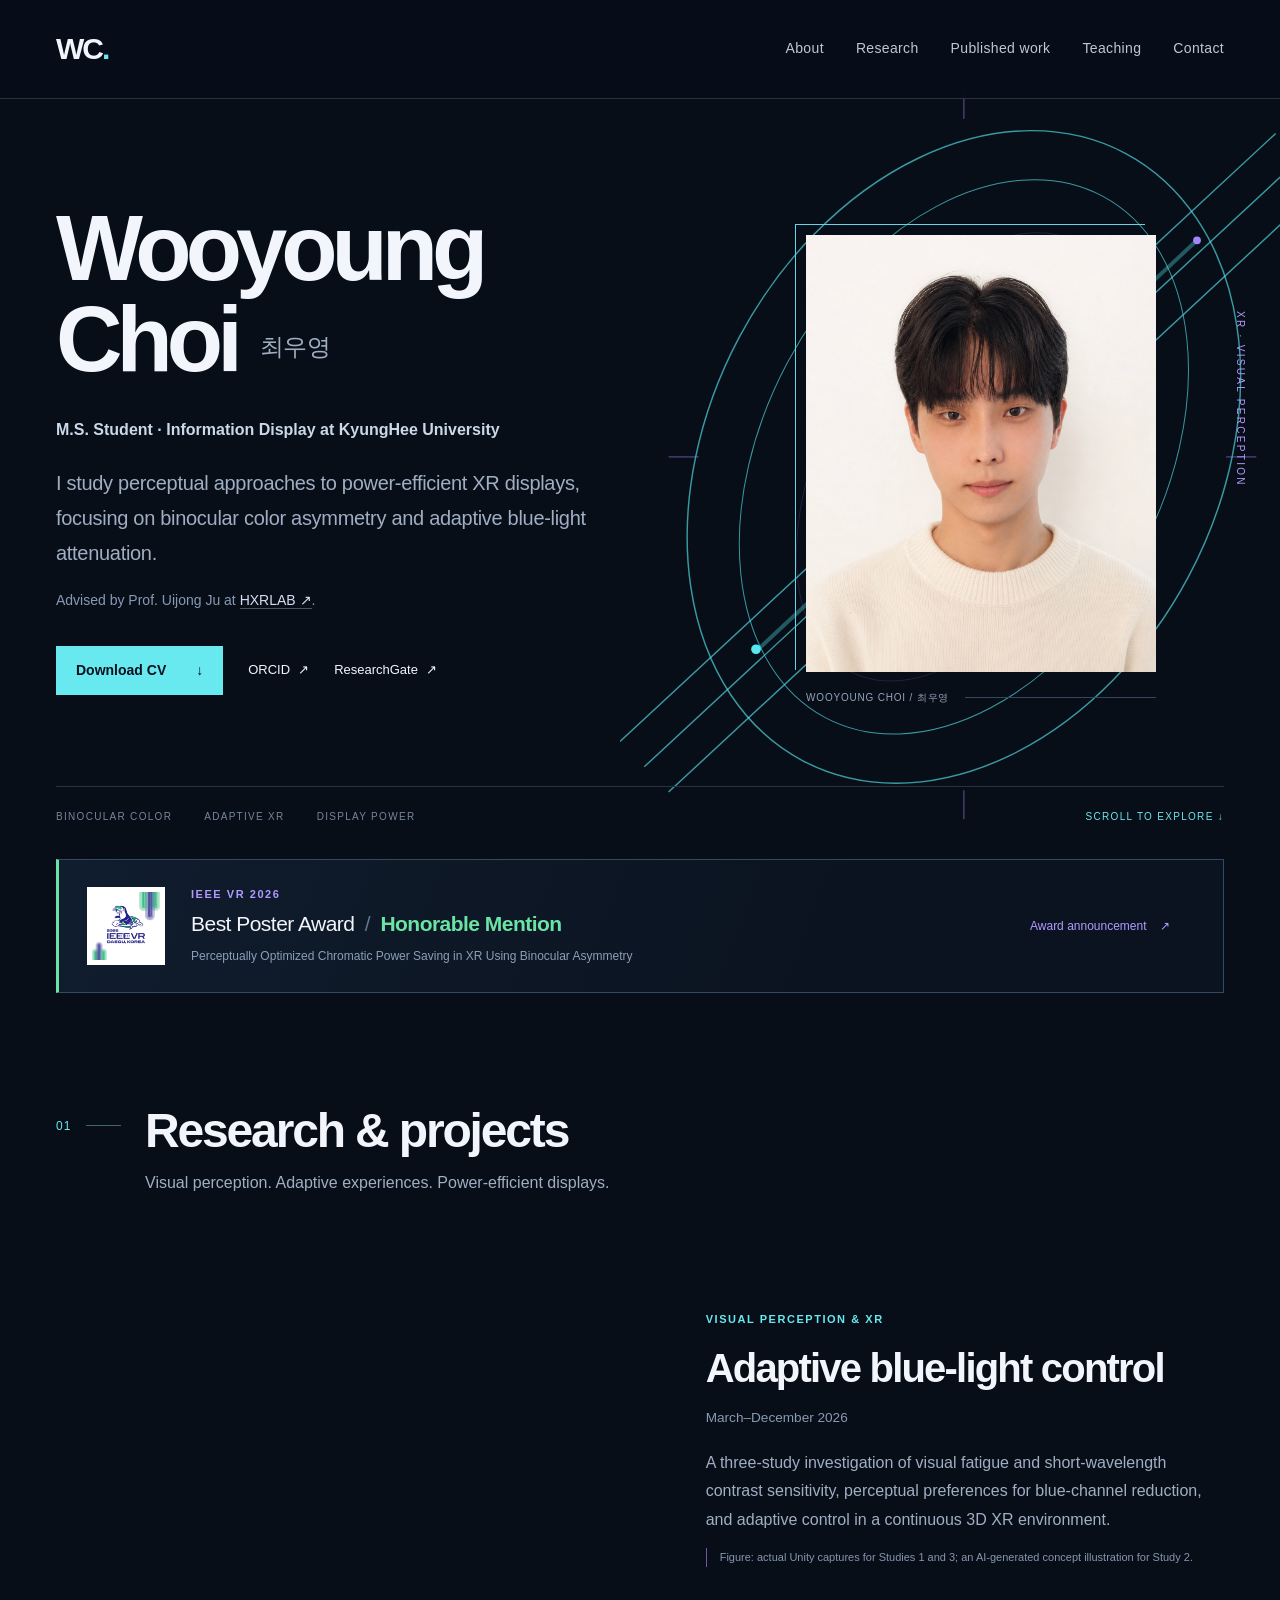
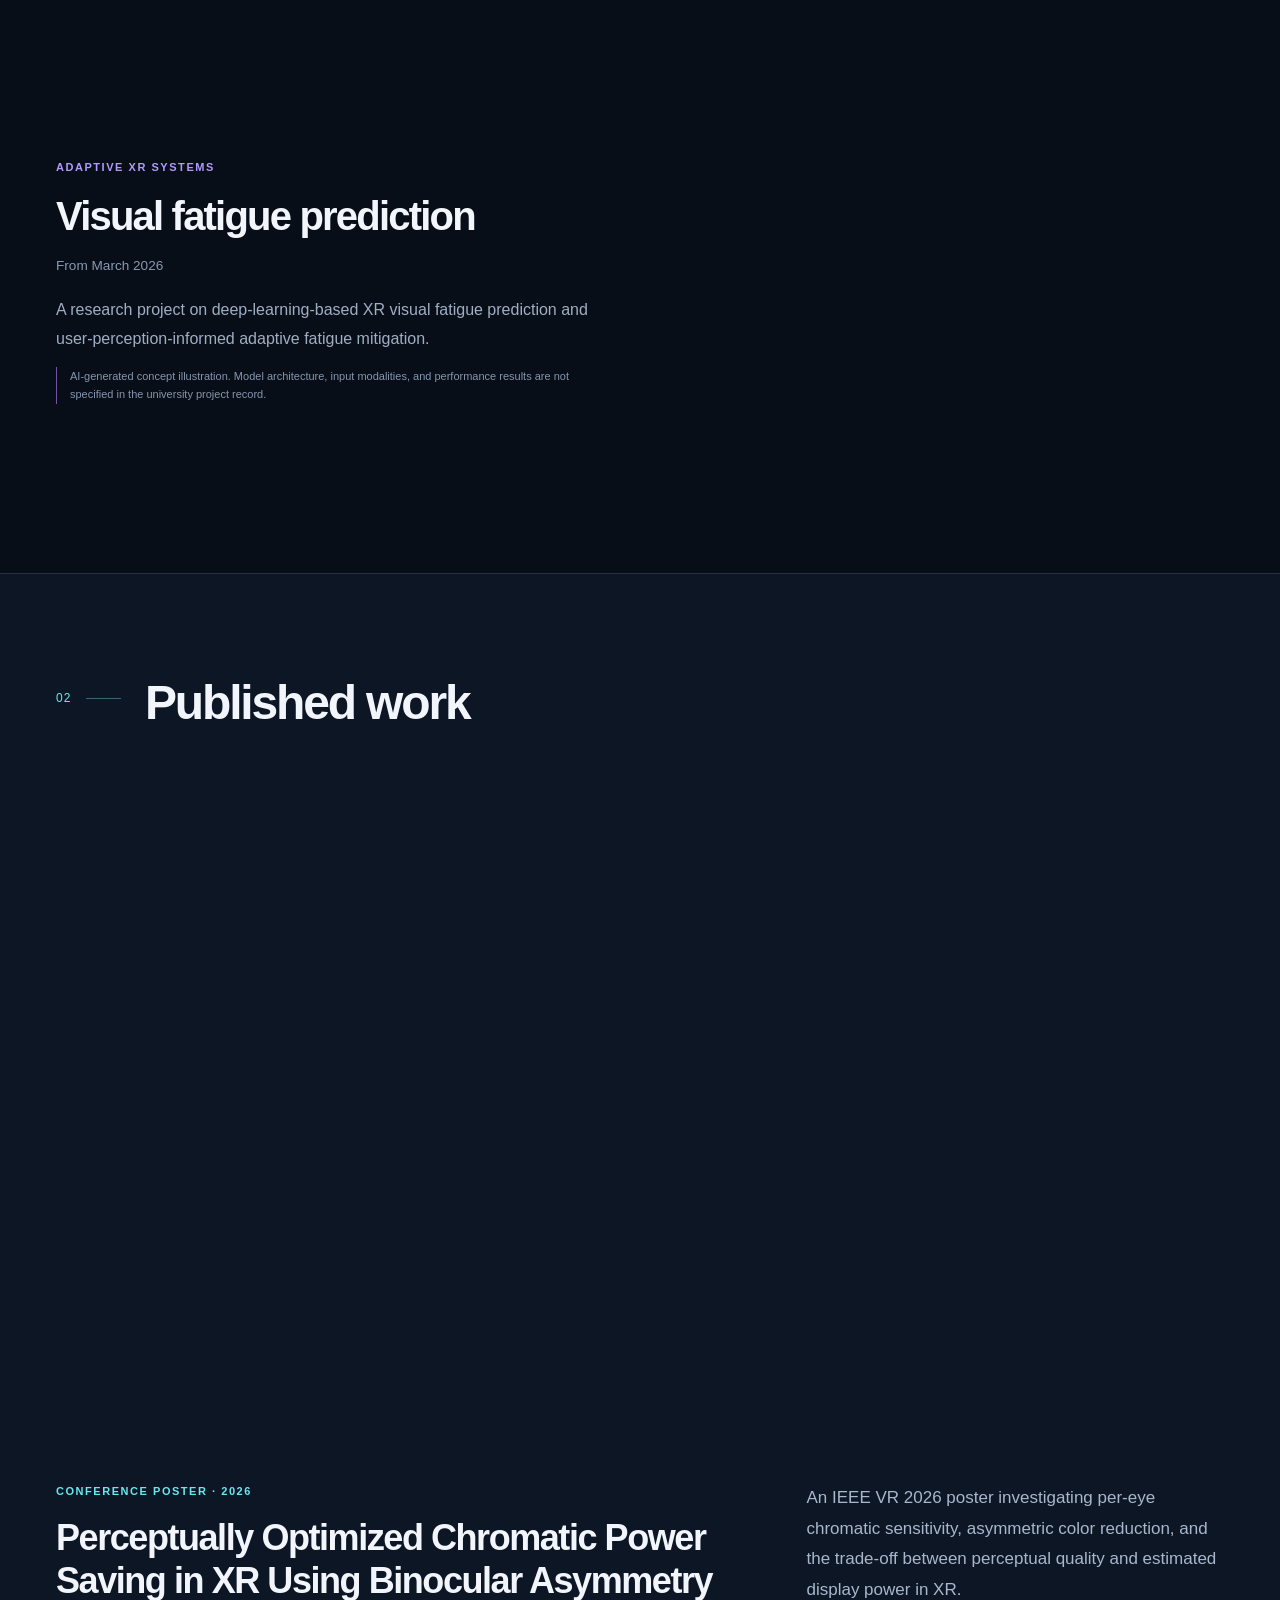
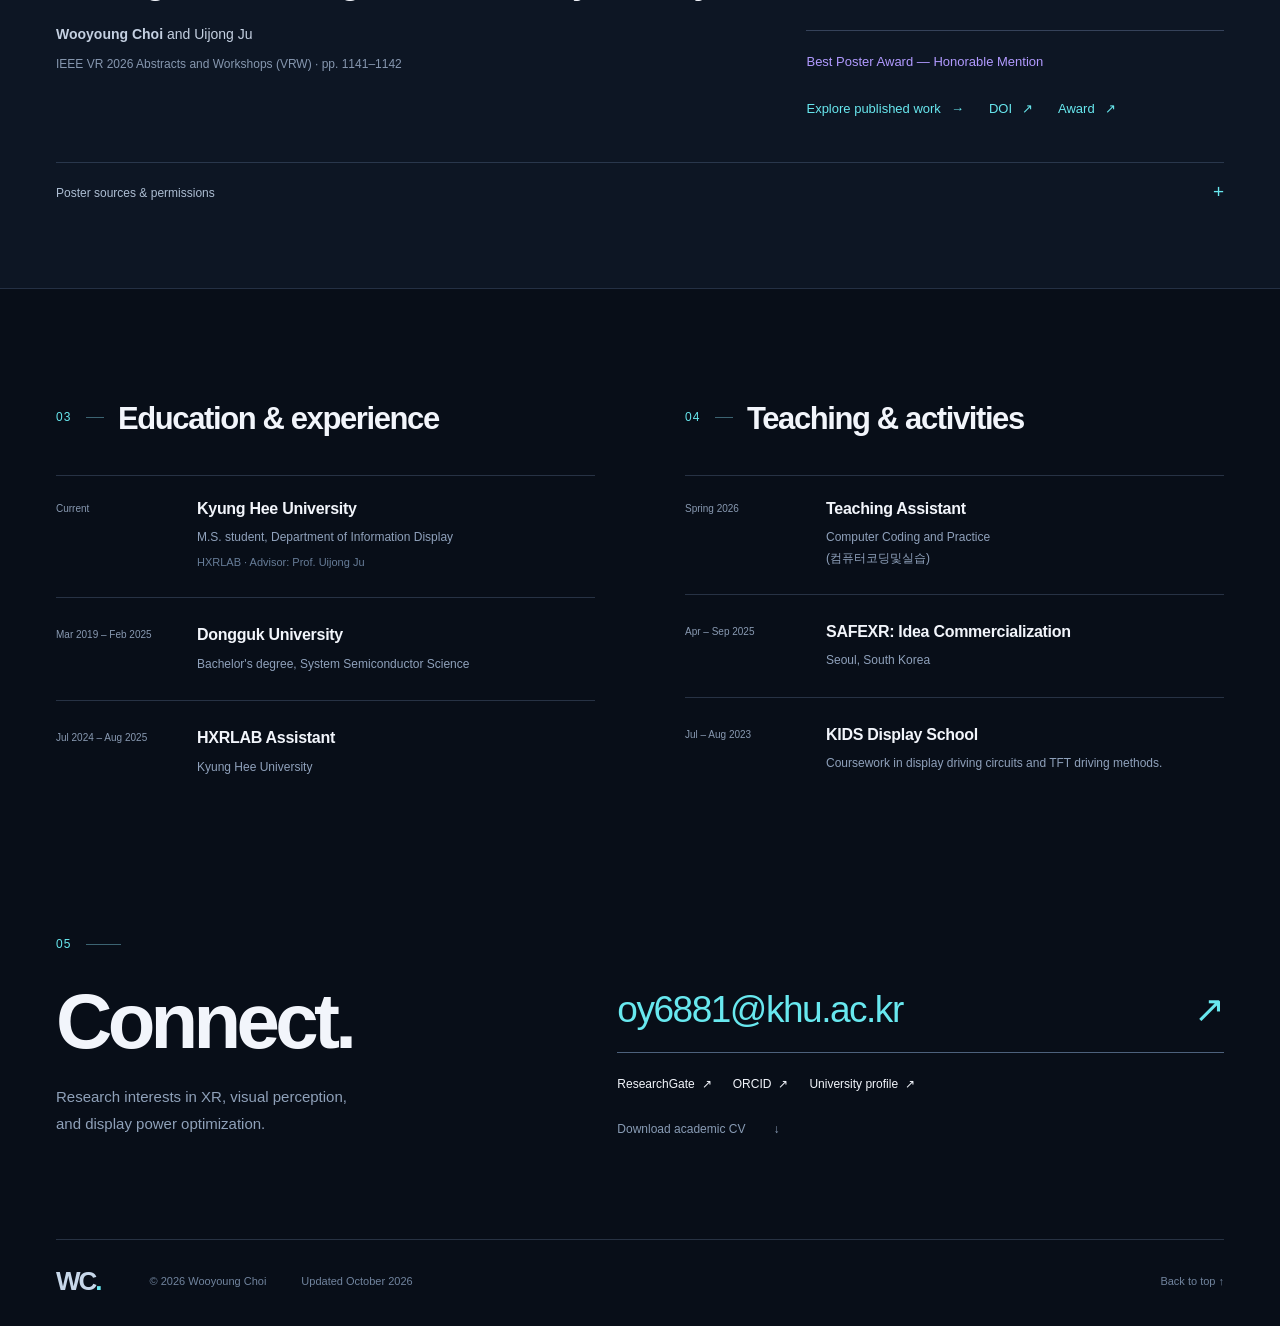
==== commit 4ea686a9: "Redesign research figures and restore responsive detail motion" ====
--- a/index.html
+++ b/index.html
@@ -4,4 +4,5 @@
 <link rel="stylesheet" href="assets/style.css?v=20261003-7">
 <link rel="stylesheet" href="assets/spatial.css?v=20261003-8">
 <link rel="stylesheet" href="assets/spatial-details.css?v=20261003-8">
-<script src="assets/site.js?v=20261003-8" defer></script></head><body class="spatial-theme"><a class="skip sr-skip" href="#main">Skip to content</a><div class="sr-site"><header class="site-header sr-header"><div class="header-inner sr-shell sr-header-inner"><a class="wordmark sr-wordmark" href="#about" aria-label="Wooyoung Choi home">WC<span class="mark-dot">.</span></a><button class="sr-menu-button" type="button" aria-expanded="false" aria-controls="sr-navigation"><span class="sr-menu-label">Menu</span><span class="sr-menu-symbol" aria-hidden="true">+</span></button><nav id="sr-navigation" class="sr-navigation" aria-label="Main navigation"><a href="#about">About</a><a href="#research">Research</a><a href="#publications">Published work</a><a href="#teaching">Teaching</a><a href="#contact">Contact</a></nav></div></header><main id="main"><section id="about" class="sr-hero sr-shell"><div class="sr-hero-copy"><h1>Wooyoung<br>Choi<span class="sr-name-ko" lang="ko">최우영</span></h1><p class="sr-role">M.S. Student · Information Display at KyungHee University</p><p class="sr-intro">I study perceptual approaches to power-efficient XR displays, focusing on binocular color asymmetry and adaptive blue-light attenuation.</p><p class="sr-advisor">Advised by Prof. Uijong Ju at <a class="" href="https://hxr.khu.ac.kr/" target="_blank" rel="noopener noreferrer">HXRLAB<span aria-hidden="true"> ↗</span></a>.</p><div class="sr-hero-actions"><a class="sr-primary" href="assets/wooyoung-choi-cv.pdf" download>Download CV <span aria-hidden="true">↓</span></a><a class="sr-text-link" href="https://orcid.org/0009-0000-0445-6281" target="_blank" rel="noopener noreferrer">ORCID<span aria-hidden="true"> ↗</span></a><a class="sr-text-link" href="https://www.researchgate.net/profile/Wooyoung-Choi-7" target="_blank" rel="noopener noreferrer">ResearchGate<span aria-hidden="true"> ↗</span></a></div></div><div class="sr-portrait-space"><svg class="sr-optics" viewBox="0 0 700 780" fill="none" aria-hidden="true"><defs><linearGradient id="srBeamB" x1="60" y1="650" x2="650" y2="100"><stop stop-color="#55e8f0" stop-opacity=".05"/><stop offset=".55" stop-color="#55e8f0" stop-opacity=".7"/><stop offset="1" stop-color="#a385ff" stop-opacity=".1"/></linearGradient></defs><ellipse cx="354" cy="393" rx="262" ry="354" transform="rotate(28 354 393)" stroke="url(#srBeamB)" stroke-width="1.5"/><ellipse cx="354" cy="393" rx="206" ry="304" transform="rotate(28 354 393)" stroke="url(#srBeamB)"/><ellipse cx="354" cy="393" rx="143" ry="250" transform="rotate(28 354 393)" stroke="#a385ff" stroke-opacity=".16"/><path d="M0 686L675 60M25 712L700 86M50 738L725 112" stroke="url(#srBeamB)" stroke-width="1.5"/><path d="M138 595L594 170" stroke="#55e8f0" stroke-opacity=".35" stroke-width="4"/><circle cx="140" cy="591" r="5" fill="#55e8f0"/><circle cx="594" cy="170" r="4" fill="#a385ff"/><path d="M50 393H81M624 393H655M354 14V45M354 736V766" stroke="#a385ff" stroke-opacity=".6"/></svg><figure class="sr-portrait"><img src="assets/portrait.jpg" alt="Portrait of Wooyoung Choi" width="360" height="450"><figcaption><span>Wooyoung Choi / <span lang="ko">최우영</span></span><span class="sr-portrait-line" aria-hidden="true"></span></figcaption></figure><span class="sr-coordinate" aria-hidden="true">XR · VISUAL PERCEPTION</span></div><div class="sr-hero-rule" aria-hidden="true"><span>BINOCULAR COLOR</span><span>ADAPTIVE XR</span><span>DISPLAY POWER</span><span class="sr-scroll">SCROLL TO EXPLORE ↓</span></div></section><div class="sr-shell"><aside class="sr-award"><div class="sr-award-logo"><img class="award-logo" src="assets/ieeevr-2026-logo.png" alt="IEEE VR 2026 conference logo" width="4340" height="4340"></div><div class="sr-award-copy"><p class="sr-kicker">IEEE VR 2026</p><p class="sr-award-title">Best Poster Award <span>/</span> <strong>Honorable Mention</strong></p><p class="award-paper-title sr-award-paper">Perceptually Optimized Chromatic Power Saving in XR Using Binocular Asymmetry</p></div><a class="sr-award-link" href="https://ieeevr.org/2026/awards/conference-awards/" target="_blank" rel="noopener noreferrer">Award announcement<span aria-hidden="true"> ↗</span></a></aside></div><section id="research" class="sr-section sr-shell"><div class="sr-section-heading"><div class="sr-section-index"><span>01</span><span class="sr-hairline" aria-hidden="true"></span></div><div><h2>Research & projects</h2><p>Visual perception. Adaptive experiences. Power-efficient displays.</p></div></div><article class="research-row sr-project"><a class="research-art sr-project-art" href="research/adaptive-blue-light/" aria-label="Read about Adaptive blue-light control"><span class="sr-image-marker">02 / VISUAL PERCEPTION &amp; XR</span><img src="assets/blue-light-workflow.png" width="1000" height="570" alt="Three studies connect fatigue and chromatic sensitivity, paired perceptual choices, and adaptive blue-channel control. Unity captures for Studies 1 and 3 are combined with an original Study 2 illustration and Figma procedure diagrams." loading="lazy"></a><div class="research-copy sr-project-copy"><p class="eyebrow sr-kicker">VISUAL PERCEPTION & XR</p><h3><a href="research/adaptive-blue-light/">Adaptive blue-light control</a></h3><p class="project-date sr-date">March–December 2026</p><p class="sr-project-summary">A three-study investigation of visual fatigue and short-wavelength contrast sensitivity, perceptual preferences for blue-channel reduction, and adaptive control in a continuous 3D XR environment.</p></div></article><article class="research-row sr-project sr-project-reverse"><a class="research-art sr-project-art" href="research/fatigue-prediction/" aria-label="Read about Visual fatigue prediction"><span class="sr-image-marker">03 / ADAPTIVE XR SYSTEMS</span><img src="assets/fatigue.svg" width="1000" height="570" alt="Conceptual prediction-and-control pipeline. The signal and network are illustrative; they do not specify an implemented model." loading="lazy"></a><div class="research-copy sr-project-copy"><p class="eyebrow sr-kicker sr-kicker-violet">ADAPTIVE XR SYSTEMS</p><h3><a href="research/fatigue-prediction/">Visual fatigue prediction</a></h3><p class="project-date sr-date">From March 2026</p><p class="sr-project-summary">A research project on deep-learning-based XR visual fatigue prediction and user-perception-informed adaptive fatigue mitigation.</p><p class="sr-concept">Research concept · model architecture, input modalities, and performance results are not specified in the university project record.</p></div></article></section><section id="publications" class="sr-publication-section"><div class="sr-shell"><div class="sr-section-heading"><div class="sr-section-index"><span>02</span><span class="sr-hairline" aria-hidden="true"></span></div><div><h2>Published work</h2></div></div><article class="research-row publication-project sr-publication"><a class="research-art sr-poster" href="research/binocular-color/" aria-label="Read about the published IEEE VR 2026 poster"><img src="assets/binocular-poster-2026.png" width="1800" height="1013" alt="Figure from the IEEE VR 2026 poster materials: binocular chromatic reduction, per-eye perceptual modeling, video-quality validation, and estimated display power. The color-map illustration is schematic." loading="lazy"></a><div class="research-copy sr-publication-copy"><div><p class="eyebrow sr-kicker">CONFERENCE POSTER · 2026</p><h3><a href="research/binocular-color/">Perceptually Optimized Chromatic Power Saving in XR Using Binocular Asymmetry</a></h3><p class="sr-authors"><strong>Wooyoung Choi</strong> and Uijong Ju</p><p class="muted sr-publication-venue">IEEE VR 2026 Abstracts and Workshops (VRW) · pp. 1141–1142</p></div><div class="sr-publication-right"><p>An IEEE VR 2026 poster investigating per-eye chromatic sensitivity, asymmetric color reduction, and the trade-off between perceptual quality and estimated display power in XR.</p><p class="award-inline sr-publication-award">Best Poster Award — Honorable Mention</p><div class="project-links sr-publication-links"><a class="text-link" href="research/binocular-color/">Explore published work <span aria-hidden="true">→</span></a><a class="text-link" href="https://doi.org/10.1109/VRW70859.2026.00245" target="_blank" rel="noopener noreferrer">DOI<span aria-hidden="true"> ↗</span></a><a class="text-link" href="https://ieeevr.org/2026/awards/conference-awards/" target="_blank" rel="noopener noreferrer">Award<span aria-hidden="true"> ↗</span></a></div></div></div></article><details class="sr-notice"><summary>Poster sources &amp; permissions <span aria-hidden="true">+</span></summary><div class="publication-credit"><p>Author-prepared poster teaser: Wooyoung Choi and Uijong Ju (2026). Related publication: <a class="" href="https://doi.org/10.1109/VRW70859.2026.00245" target="_blank" rel="noopener noreferrer">IEEE VRW 2026, pp. 1141–1142<span aria-hidden="true"> ↗</span></a>.</p><p>© 2026 IEEE. Personal use of this material is permitted. Permission from IEEE must be obtained for all other uses, in any current or future media, including reprinting/republishing this material for advertising or promotional purposes, creating new collective works, for resale or redistribution to servers or lists, or reuse of any copyrighted component of this work in other works.</p><p>Road-video frames: <a class="" href="https://ivc.uwaterloo.ca/database/4KVQA.html" target="_blank" rel="noopener noreferrer">Waterloo IVC 4K Video Quality Database<span aria-hidden="true"> ↗</span></a> — Zhuoran Li, Zhengfang Duanmu, Wentao Liu and Zhou Wang, “AVC, HEVC, VP9, AVS2 or AV1? — A Comparative Study of State-of-the-Art Video Encoders on 4K Videos,” ICIAR 2019, pp. 162–173. © 2019 The University of Waterloo. Video colors were modified for binocular chromatic reduction. <a href="assets/waterloo-video-dataset-notice.txt" target="_blank" rel="noopener noreferrer">Full dataset copyright and permission notice ↗</a></p></div></details></div></section><div class="sr-shell sr-background-grid"><section id="education" class="sr-section sr-education"><div class="sr-section-heading"><div class="sr-section-index"><span>03</span><span class="sr-hairline" aria-hidden="true"></span></div><div><h2>Education & experience</h2></div></div><div class="sr-timeline"><article><p class="sr-date">Current</p><div><h3>Kyung Hee University</h3><p>M.S. student, Department of Information Display</p><p class="sr-muted">HXRLAB · Advisor: Prof. Uijong Ju</p></div></article><article><p class="sr-date">Mar 2019 – Feb 2025</p><div><h3>Dongguk University</h3><p>Bachelor's degree, System Semiconductor Science</p></div></article><article id="experience"><p class="sr-date">Jul 2024 – Aug 2025</p><div><h3>HXRLAB Assistant</h3><p>Kyung Hee University</p></div></article></div></section><section id="teaching" class="sr-section sr-teaching"><div class="sr-section-heading"><div class="sr-section-index"><span>04</span><span class="sr-hairline" aria-hidden="true"></span></div><div><h2>Teaching & activities</h2></div></div><div class="sr-timeline"><article><p class="sr-date">Spring 2026</p><div><h3>Teaching Assistant</h3><p>Computer Coding and Practice<br><span lang="ko">(컴퓨터코딩및실습)</span></p></div></article><article><p class="sr-date">Apr – Sep 2025</p><div><h3>SAFEXR: Idea Commercialization</h3><p>Seoul, South Korea</p></div></article><article><p class="sr-date">Jul – Aug 2023</p><div><h3>KIDS Display School</h3><p>Coursework in display driving circuits and TFT driving methods.</p></div></article></div></section></div><section id="contact" class="sr-contact sr-shell"><div class="sr-section-index"><span>05</span><span class="sr-hairline" aria-hidden="true"></span></div><div class="sr-contact-grid"><div><h2>Connect.</h2><p>Research interests in XR, visual perception,<br class="sr-desktop-break"> and display power optimization.</p></div><div><a class="sr-email" href="mailto:oy6881@khu.ac.kr">oy6881@khu.ac.kr<span aria-hidden="true">↗</span></a><div class="sr-contact-links"><a class="" href="https://www.researchgate.net/profile/Wooyoung-Choi-7" target="_blank" rel="noopener noreferrer">ResearchGate<span aria-hidden="true"> ↗</span></a><a class="" href="https://orcid.org/0009-0000-0445-6281" target="_blank" rel="noopener noreferrer">ORCID<span aria-hidden="true"> ↗</span></a><a class="" href="https://brain.khu.ac.kr/user/userDetail.do?id=3b3e57ee36cfec4f3a9e" target="_blank" rel="noopener noreferrer">University profile<span aria-hidden="true"> ↗</span></a></div><a class="sr-contact-cv" href="assets/wooyoung-choi-cv.pdf" download>Download academic CV <span aria-hidden="true">↓</span></a></div></div></section></main><footer class="site-footer sr-footer sr-shell"><a class="sr-wordmark" href="#about" aria-label="Back to top">WC<span>.</span></a><p>© 2026 Wooyoung Choi</p><p>Updated October 2026</p><a href="#about">Back to top ↑</a></footer></div></body></html>+<link rel="stylesheet" href="assets/detail-motion.css?v=20261003-1">
+<script src="assets/site.js?v=20261003-8" defer></script></head><body class="spatial-theme"><a class="skip sr-skip" href="#main">Skip to content</a><div class="sr-site"><header class="site-header sr-header"><div class="header-inner sr-shell sr-header-inner"><a class="wordmark sr-wordmark" href="#about" aria-label="Wooyoung Choi home">WC<span class="mark-dot">.</span></a><button class="sr-menu-button" type="button" aria-expanded="false" aria-controls="sr-navigation"><span class="sr-menu-label">Menu</span><span class="sr-menu-symbol" aria-hidden="true">+</span></button><nav id="sr-navigation" class="sr-navigation" aria-label="Main navigation"><a href="#about">About</a><a href="#research">Research</a><a href="#publications">Published work</a><a href="#teaching">Teaching</a><a href="#contact">Contact</a></nav></div></header><main id="main"><section id="about" class="sr-hero sr-shell"><div class="sr-hero-copy"><h1>Wooyoung<br>Choi<span class="sr-name-ko" lang="ko">최우영</span></h1><p class="sr-role">M.S. Student · Information Display at KyungHee University</p><p class="sr-intro">I study perceptual approaches to power-efficient XR displays, focusing on binocular color asymmetry and adaptive blue-light attenuation.</p><p class="sr-advisor">Advised by Prof. Uijong Ju at <a class="" href="https://hxr.khu.ac.kr/" target="_blank" rel="noopener noreferrer">HXRLAB<span aria-hidden="true"> ↗</span></a>.</p><div class="sr-hero-actions"><a class="sr-primary" href="assets/wooyoung-choi-cv.pdf" download>Download CV <span aria-hidden="true">↓</span></a><a class="sr-text-link" href="https://orcid.org/0009-0000-0445-6281" target="_blank" rel="noopener noreferrer">ORCID<span aria-hidden="true"> ↗</span></a><a class="sr-text-link" href="https://www.researchgate.net/profile/Wooyoung-Choi-7" target="_blank" rel="noopener noreferrer">ResearchGate<span aria-hidden="true"> ↗</span></a></div></div><div class="sr-portrait-space"><svg class="sr-optics" viewBox="0 0 700 780" fill="none" aria-hidden="true"><defs><linearGradient id="srBeamB" x1="60" y1="650" x2="650" y2="100"><stop stop-color="#55e8f0" stop-opacity=".05"/><stop offset=".55" stop-color="#55e8f0" stop-opacity=".7"/><stop offset="1" stop-color="#a385ff" stop-opacity=".1"/></linearGradient></defs><ellipse cx="354" cy="393" rx="262" ry="354" transform="rotate(28 354 393)" stroke="url(#srBeamB)" stroke-width="1.5"/><ellipse cx="354" cy="393" rx="206" ry="304" transform="rotate(28 354 393)" stroke="url(#srBeamB)"/><ellipse cx="354" cy="393" rx="143" ry="250" transform="rotate(28 354 393)" stroke="#a385ff" stroke-opacity=".16"/><path d="M0 686L675 60M25 712L700 86M50 738L725 112" stroke="url(#srBeamB)" stroke-width="1.5"/><path d="M138 595L594 170" stroke="#55e8f0" stroke-opacity=".35" stroke-width="4"/><circle cx="140" cy="591" r="5" fill="#55e8f0"/><circle cx="594" cy="170" r="4" fill="#a385ff"/><path d="M50 393H81M624 393H655M354 14V45M354 736V766" stroke="#a385ff" stroke-opacity=".6"/></svg><figure class="sr-portrait"><img src="assets/portrait.jpg" alt="Portrait of Wooyoung Choi" width="360" height="450"><figcaption><span>Wooyoung Choi / <span lang="ko">최우영</span></span><span class="sr-portrait-line" aria-hidden="true"></span></figcaption></figure><span class="sr-coordinate" aria-hidden="true">XR · VISUAL PERCEPTION</span></div><div class="sr-hero-rule" aria-hidden="true"><span>BINOCULAR COLOR</span><span>ADAPTIVE XR</span><span>DISPLAY POWER</span><span class="sr-scroll">SCROLL TO EXPLORE ↓</span></div></section><div class="sr-shell"><aside class="sr-award"><div class="sr-award-logo"><img class="award-logo" src="assets/ieeevr-2026-logo.png" alt="IEEE VR 2026 conference logo" width="4340" height="4340"></div><div class="sr-award-copy"><p class="sr-kicker">IEEE VR 2026</p><p class="sr-award-title">Best Poster Award <span>/</span> <strong>Honorable Mention</strong></p><p class="award-paper-title sr-award-paper">Perceptually Optimized Chromatic Power Saving in XR Using Binocular Asymmetry</p></div><a class="sr-award-link" href="https://ieeevr.org/2026/awards/conference-awards/" target="_blank" rel="noopener noreferrer">Award announcement<span aria-hidden="true"> ↗</span></a></aside></div><section id="research" class="sr-section sr-shell"><div class="sr-section-heading"><div class="sr-section-index"><span>01</span><span class="sr-hairline" aria-hidden="true"></span></div><div><h2>Research & projects</h2><p>Visual perception. Adaptive experiences. Power-efficient displays.</p></div></div><article class="research-row sr-project"><a class="research-art sr-project-art" href="research/adaptive-blue-light/" aria-label="Read about Adaptive blue-light control"><span class="sr-image-marker">02 / VISUAL PERCEPTION &amp; XR</span><img src="assets/blue-light-workflow.png?v=20261003-spatial-figures" width="1600" height="912" alt="Three studies connect fatigue and chromatic sensitivity, paired perceptual choices, and adaptive blue-channel control. Actual Unity captures for Studies 1 and 3 are paired with editable procedure diagrams. Study 2 uses an AI-generated explanatory illustration, not an experimental capture or measured result." loading="lazy"></a><div class="research-copy sr-project-copy"><p class="eyebrow sr-kicker">VISUAL PERCEPTION & XR</p><h3><a href="research/adaptive-blue-light/">Adaptive blue-light control</a></h3><p class="project-date sr-date">March–December 2026</p><p class="sr-project-summary">A three-study investigation of visual fatigue and short-wavelength contrast sensitivity, perceptual preferences for blue-channel reduction, and adaptive control in a continuous 3D XR environment.</p><p class="sr-concept">Figure: actual Unity captures for Studies 1 and 3; an AI-generated concept illustration for Study 2.</p></div></article><article class="research-row sr-project sr-project-reverse"><a class="research-art sr-project-art" href="research/fatigue-prediction/" aria-label="Read about Visual fatigue prediction"><span class="sr-image-marker">03 / ADAPTIVE XR SYSTEMS</span><img src="assets/fatigue-overview.png?v=20261003-spatial-figures" width="1600" height="912" alt="Conceptual prediction-and-control pipeline, combining editable research diagrams with an AI-generated XR optical illustration. The illustration does not depict the actual apparatus, an experimental capture, or a measured result. Input modalities, model architecture, and performance remain unspecified." loading="lazy"></a><div class="research-copy sr-project-copy"><p class="eyebrow sr-kicker sr-kicker-violet">ADAPTIVE XR SYSTEMS</p><h3><a href="research/fatigue-prediction/">Visual fatigue prediction</a></h3><p class="project-date sr-date">From March 2026</p><p class="sr-project-summary">A research project on deep-learning-based XR visual fatigue prediction and user-perception-informed adaptive fatigue mitigation.</p><p class="sr-concept">AI-generated concept illustration. Model architecture, input modalities, and performance results are not specified in the university project record.</p></div></article></section><section id="publications" class="sr-publication-section"><div class="sr-shell"><div class="sr-section-heading"><div class="sr-section-index"><span>02</span><span class="sr-hairline" aria-hidden="true"></span></div><div><h2>Published work</h2></div></div><article class="research-row publication-project sr-publication"><a class="research-art sr-poster" href="research/binocular-color/" aria-label="Read about the published IEEE VR 2026 poster"><img src="assets/binocular-poster-2026.png" width="1800" height="1013" alt="Figure from the IEEE VR 2026 poster materials: binocular chromatic reduction, per-eye perceptual modeling, video-quality validation, and estimated display power. The color-map illustration is schematic." loading="lazy"></a><div class="research-copy sr-publication-copy"><div><p class="eyebrow sr-kicker">CONFERENCE POSTER · 2026</p><h3><a href="research/binocular-color/">Perceptually Optimized Chromatic Power Saving in XR Using Binocular Asymmetry</a></h3><p class="sr-authors"><strong>Wooyoung Choi</strong> and Uijong Ju</p><p class="muted sr-publication-venue">IEEE VR 2026 Abstracts and Workshops (VRW) · pp. 1141–1142</p></div><div class="sr-publication-right"><p>An IEEE VR 2026 poster investigating per-eye chromatic sensitivity, asymmetric color reduction, and the trade-off between perceptual quality and estimated display power in XR.</p><p class="award-inline sr-publication-award">Best Poster Award — Honorable Mention</p><div class="project-links sr-publication-links"><a class="text-link" href="research/binocular-color/">Explore published work <span aria-hidden="true">→</span></a><a class="text-link" href="https://doi.org/10.1109/VRW70859.2026.00245" target="_blank" rel="noopener noreferrer">DOI<span aria-hidden="true"> ↗</span></a><a class="text-link" href="https://ieeevr.org/2026/awards/conference-awards/" target="_blank" rel="noopener noreferrer">Award<span aria-hidden="true"> ↗</span></a></div></div></div></article><details class="sr-notice"><summary>Poster sources &amp; permissions <span aria-hidden="true">+</span></summary><div class="publication-credit"><p>Author-prepared poster teaser: Wooyoung Choi and Uijong Ju (2026). Related publication: <a class="" href="https://doi.org/10.1109/VRW70859.2026.00245" target="_blank" rel="noopener noreferrer">IEEE VRW 2026, pp. 1141–1142<span aria-hidden="true"> ↗</span></a>.</p><p>© 2026 IEEE. Personal use of this material is permitted. Permission from IEEE must be obtained for all other uses, in any current or future media, including reprinting/republishing this material for advertising or promotional purposes, creating new collective works, for resale or redistribution to servers or lists, or reuse of any copyrighted component of this work in other works.</p><p>Road-video frames: <a class="" href="https://ivc.uwaterloo.ca/database/4KVQA.html" target="_blank" rel="noopener noreferrer">Waterloo IVC 4K Video Quality Database<span aria-hidden="true"> ↗</span></a> — Zhuoran Li, Zhengfang Duanmu, Wentao Liu and Zhou Wang, “AVC, HEVC, VP9, AVS2 or AV1? — A Comparative Study of State-of-the-Art Video Encoders on 4K Videos,” ICIAR 2019, pp. 162–173. © 2019 The University of Waterloo. Video colors were modified for binocular chromatic reduction. <a href="assets/waterloo-video-dataset-notice.txt" target="_blank" rel="noopener noreferrer">Full dataset copyright and permission notice ↗</a></p></div></details></div></section><div class="sr-shell sr-background-grid"><section id="education" class="sr-section sr-education"><div class="sr-section-heading"><div class="sr-section-index"><span>03</span><span class="sr-hairline" aria-hidden="true"></span></div><div><h2>Education & experience</h2></div></div><div class="sr-timeline"><article><p class="sr-date">Current</p><div><h3>Kyung Hee University</h3><p>M.S. student, Department of Information Display</p><p class="sr-muted">HXRLAB · Advisor: Prof. Uijong Ju</p></div></article><article><p class="sr-date">Mar 2019 – Feb 2025</p><div><h3>Dongguk University</h3><p>Bachelor's degree, System Semiconductor Science</p></div></article><article id="experience"><p class="sr-date">Jul 2024 – Aug 2025</p><div><h3>HXRLAB Assistant</h3><p>Kyung Hee University</p></div></article></div></section><section id="teaching" class="sr-section sr-teaching"><div class="sr-section-heading"><div class="sr-section-index"><span>04</span><span class="sr-hairline" aria-hidden="true"></span></div><div><h2>Teaching & activities</h2></div></div><div class="sr-timeline"><article><p class="sr-date">Spring 2026</p><div><h3>Teaching Assistant</h3><p>Computer Coding and Practice<br><span lang="ko">(컴퓨터코딩및실습)</span></p></div></article><article><p class="sr-date">Apr – Sep 2025</p><div><h3>SAFEXR: Idea Commercialization</h3><p>Seoul, South Korea</p></div></article><article><p class="sr-date">Jul – Aug 2023</p><div><h3>KIDS Display School</h3><p>Coursework in display driving circuits and TFT driving methods.</p></div></article></div></section></div><section id="contact" class="sr-contact sr-shell"><div class="sr-section-index"><span>05</span><span class="sr-hairline" aria-hidden="true"></span></div><div class="sr-contact-grid"><div><h2>Connect.</h2><p>Research interests in XR, visual perception,<br class="sr-desktop-break"> and display power optimization.</p></div><div><a class="sr-email" href="mailto:oy6881@khu.ac.kr">oy6881@khu.ac.kr<span aria-hidden="true">↗</span></a><div class="sr-contact-links"><a class="" href="https://www.researchgate.net/profile/Wooyoung-Choi-7" target="_blank" rel="noopener noreferrer">ResearchGate<span aria-hidden="true"> ↗</span></a><a class="" href="https://orcid.org/0009-0000-0445-6281" target="_blank" rel="noopener noreferrer">ORCID<span aria-hidden="true"> ↗</span></a><a class="" href="https://brain.khu.ac.kr/user/userDetail.do?id=3b3e57ee36cfec4f3a9e" target="_blank" rel="noopener noreferrer">University profile<span aria-hidden="true"> ↗</span></a></div><a class="sr-contact-cv" href="assets/wooyoung-choi-cv.pdf" download>Download academic CV <span aria-hidden="true">↓</span></a></div></div></section></main><footer class="site-footer sr-footer sr-shell"><a class="sr-wordmark" href="#about" aria-label="Back to top">WC<span>.</span></a><p>© 2026 Wooyoung Choi</p><p>Updated October 2026</p><a href="#about">Back to top ↑</a></footer></div></body></html>
--- a/assets/detail-motion.css
+++ b/assets/detail-motion.css
@@ -0,0 +1,83 @@
+/* Applied only after detail-story.js has prepared reversible reading states. */
+@media (prefers-reduced-motion: no-preference) {
+  .detail-story.story-motion-ready .story-copy {
+    transition: transform .75s cubic-bezier(.16,1,.3,1), opacity .6s ease;
+  }
+
+  .detail-story.story-motion-ready .story-chapter.is-after .story-copy,
+  .detail-story.story-motion-ready .story-chapter.is-current:not(.is-revealed) .story-copy {
+    opacity: 0;
+    transform: translateY(56px);
+    pointer-events: none;
+  }
+
+  .detail-story.story-motion-ready .story-chapter.is-before .story-copy {
+    opacity: .88;
+    transform: translateY(-20px);
+    pointer-events: auto;
+  }
+
+  .detail-story.story-motion-ready .story-chapter.is-current.is-revealed .story-copy {
+    opacity: 1;
+    transform: translateY(0);
+    pointer-events: auto;
+  }
+
+  /* Inline chapters retain their natural height and paired reading order. */
+  .detail-story.story-motion-ready:not(.story-enhanced) .story-figure {
+    transition: transform .85s cubic-bezier(.16,1,.3,1), opacity .65s ease;
+  }
+
+  .detail-story.story-motion-ready:not(.story-enhanced) .story-chapter.is-after .story-figure,
+  .detail-story.story-motion-ready:not(.story-enhanced) .story-chapter.is-current:not(.is-figure-revealed) .story-figure {
+    opacity: 0;
+    transform: translateY(72px);
+    pointer-events: none;
+    transition-delay: .1s;
+  }
+
+  .detail-story.story-motion-ready:not(.story-enhanced) .story-chapter.is-before .story-figure {
+    opacity: .92;
+    transform: translateY(-16px);
+    pointer-events: auto;
+    transition-delay: 0s;
+  }
+
+  .detail-story.story-motion-ready:not(.story-enhanced) .story-chapter.is-current.is-figure-revealed .story-figure {
+    opacity: 1;
+    transform: translateY(0);
+    pointer-events: auto;
+    transition-delay: .18s;
+  }
+
+  /* Keep the desktop deck; increase its forward/backward slide distance. */
+  .detail-story.story-motion-ready.story-enhanced .story-deck .story-figure {
+    transform: translateY(54px);
+    transition: opacity .7s ease, transform .85s cubic-bezier(.16,1,.3,1), visibility 0s linear .85s;
+  }
+
+  .detail-story.story-motion-ready.story-enhanced .story-deck .story-figure.was-before {
+    transform: translateY(-54px);
+  }
+
+  .detail-story.story-motion-ready.story-enhanced .story-deck .story-figure.is-after {
+    transform: translateY(54px);
+  }
+
+  .detail-story.story-motion-ready.story-enhanced .story-deck .story-figure.is-active {
+    transform: translateY(0);
+    transition: opacity .7s ease, transform .85s cubic-bezier(.16,1,.3,1), visibility 0s linear 0s;
+  }
+}
+
+/* JS-disabled content has no motion-ready class; reduced motion is fully visible. */
+@media (prefers-reduced-motion: reduce) {
+  .detail-story .story-copy,
+  .detail-story .story-figure {
+    opacity: 1 !important;
+    visibility: visible !important;
+    transform: none !important;
+    pointer-events: auto !important;
+    transition: none !important;
+  }
+}
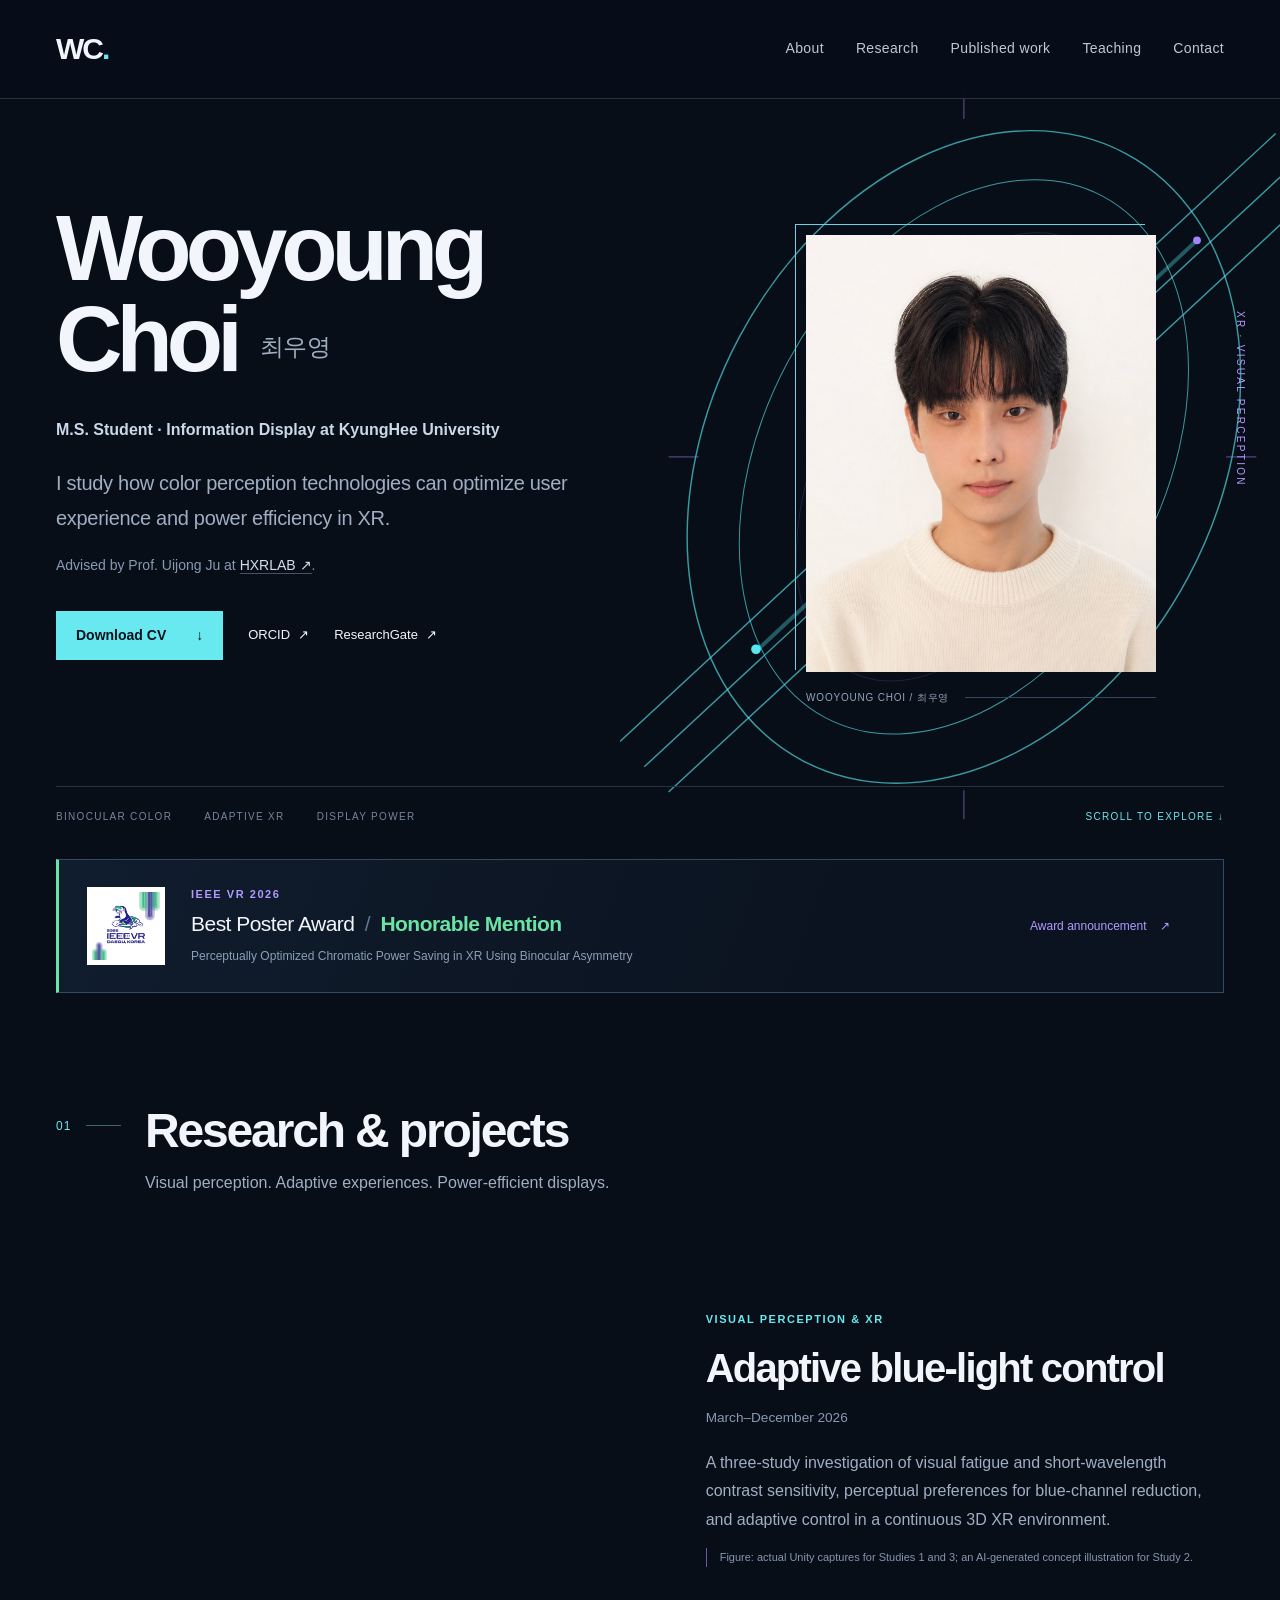
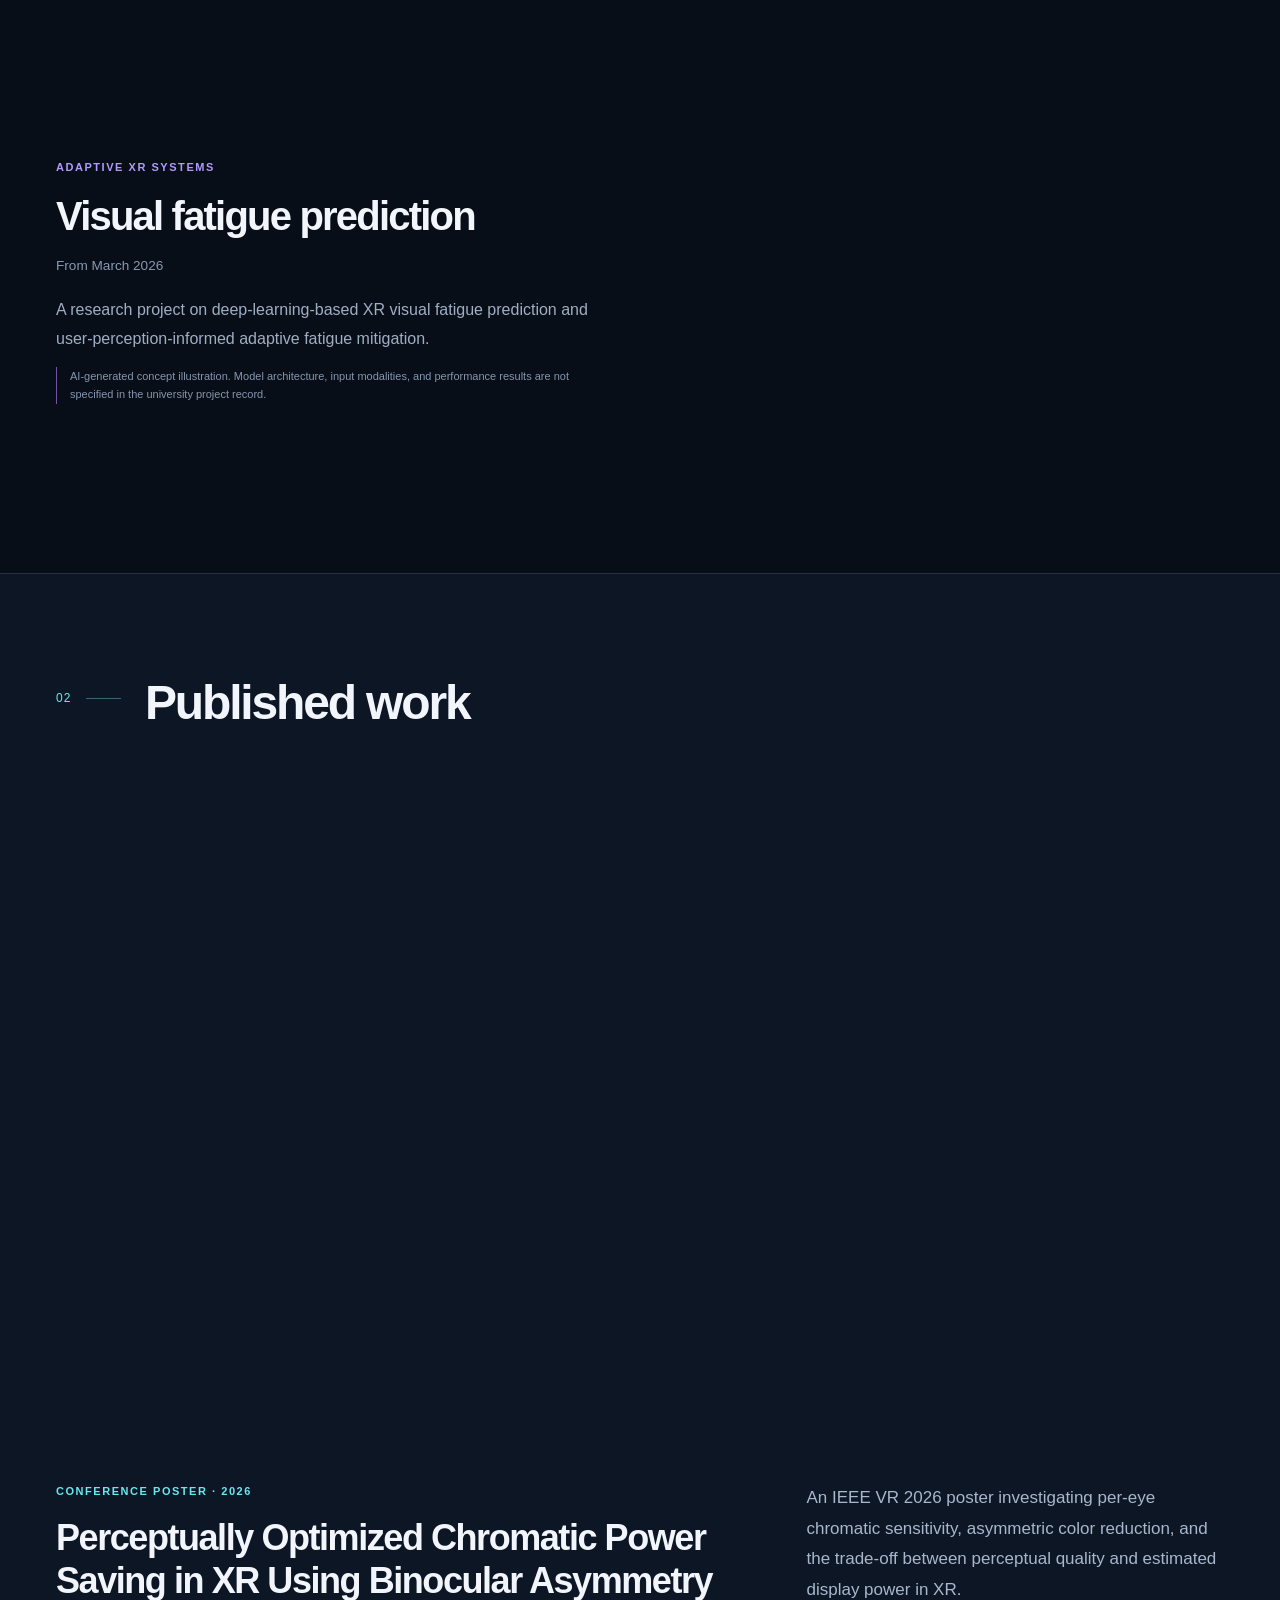
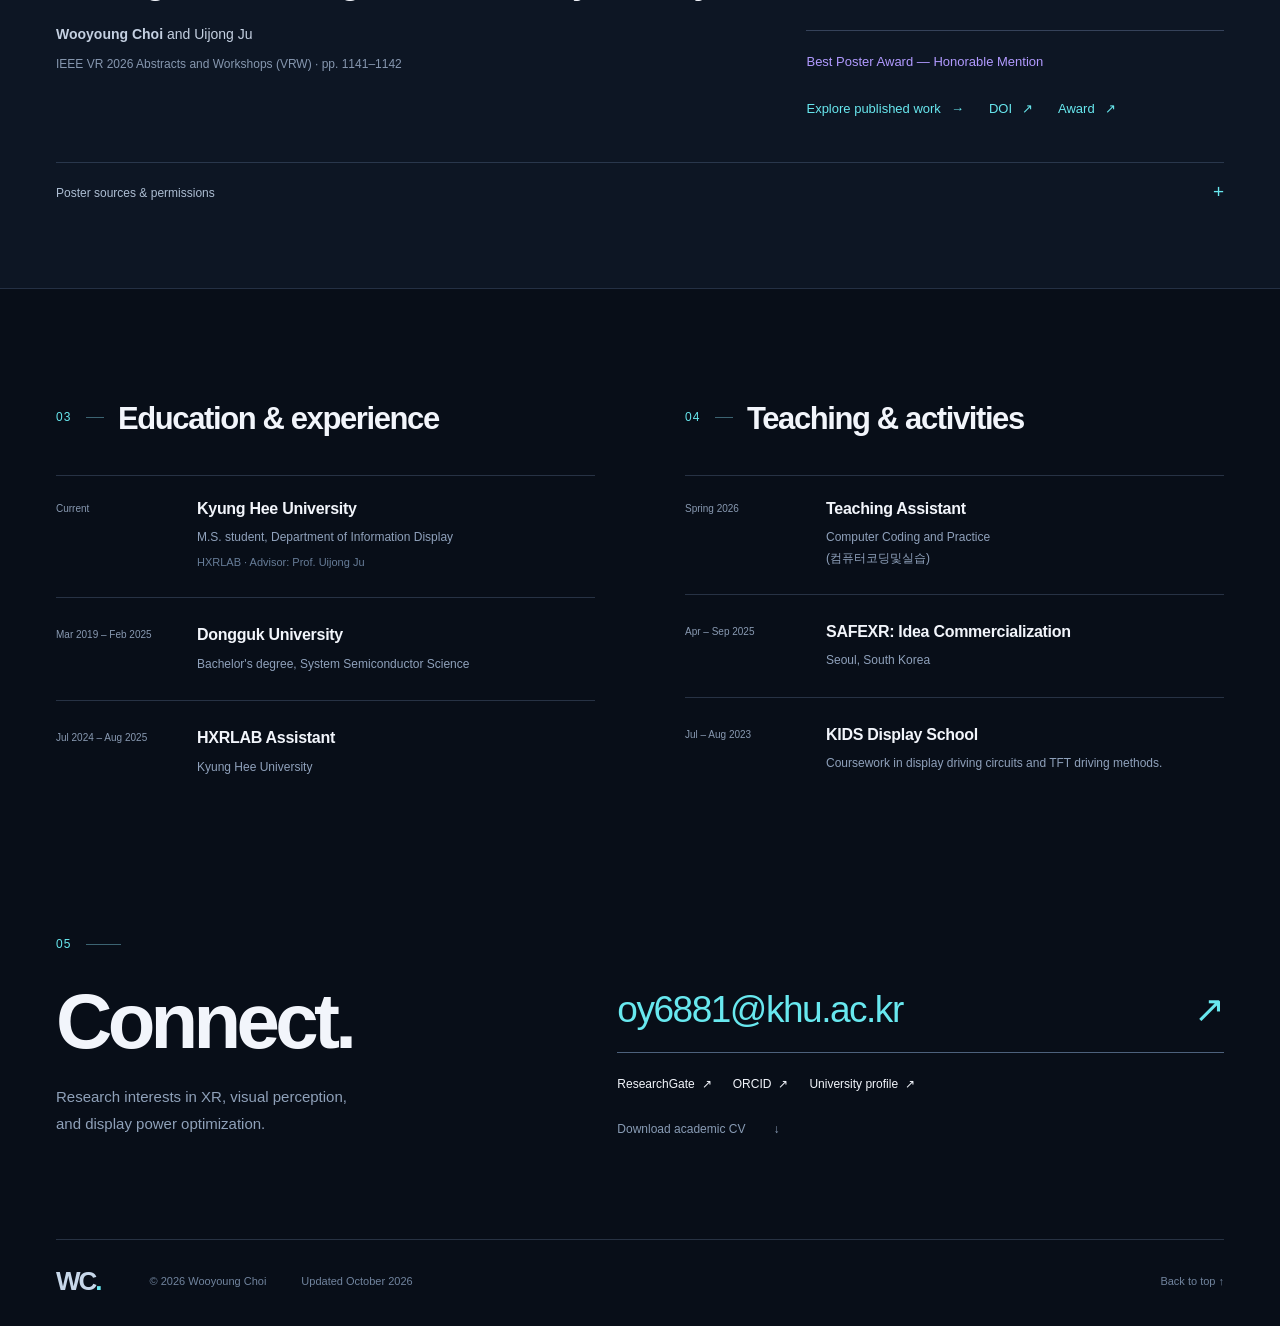
==== commit 512d8565: "Broaden research focus to color perception and XR optimization" ====
--- a/index.html
+++ b/index.html
@@ -3,6 +3,6 @@
 <meta name="theme-color" content="#080e18"><link rel="icon" href="assets/favicon.svg" type="image/svg+xml">
 <link rel="stylesheet" href="assets/style.css?v=20261003-7">
 <link rel="stylesheet" href="assets/spatial.css?v=20261003-8">
-<link rel="stylesheet" href="assets/spatial-details.css?v=20261003-8">
+<link rel="stylesheet" href="assets/spatial-details.css?v=20261004-2">
 <link rel="stylesheet" href="assets/detail-motion.css?v=20261003-1">
-<script src="assets/site.js?v=20261003-8" defer></script></head><body class="spatial-theme"><a class="skip sr-skip" href="#main">Skip to content</a><div class="sr-site"><header class="site-header sr-header"><div class="header-inner sr-shell sr-header-inner"><a class="wordmark sr-wordmark" href="#about" aria-label="Wooyoung Choi home">WC<span class="mark-dot">.</span></a><button class="sr-menu-button" type="button" aria-expanded="false" aria-controls="sr-navigation"><span class="sr-menu-label">Menu</span><span class="sr-menu-symbol" aria-hidden="true">+</span></button><nav id="sr-navigation" class="sr-navigation" aria-label="Main navigation"><a href="#about">About</a><a href="#research">Research</a><a href="#publications">Published work</a><a href="#teaching">Teaching</a><a href="#contact">Contact</a></nav></div></header><main id="main"><section id="about" class="sr-hero sr-shell"><div class="sr-hero-copy"><h1>Wooyoung<br>Choi<span class="sr-name-ko" lang="ko">최우영</span></h1><p class="sr-role">M.S. Student · Information Display at KyungHee University</p><p class="sr-intro">I study perceptual approaches to power-efficient XR displays, focusing on binocular color asymmetry and adaptive blue-light attenuation.</p><p class="sr-advisor">Advised by Prof. Uijong Ju at <a class="" href="https://hxr.khu.ac.kr/" target="_blank" rel="noopener noreferrer">HXRLAB<span aria-hidden="true"> ↗</span></a>.</p><div class="sr-hero-actions"><a class="sr-primary" href="assets/wooyoung-choi-cv.pdf" download>Download CV <span aria-hidden="true">↓</span></a><a class="sr-text-link" href="https://orcid.org/0009-0000-0445-6281" target="_blank" rel="noopener noreferrer">ORCID<span aria-hidden="true"> ↗</span></a><a class="sr-text-link" href="https://www.researchgate.net/profile/Wooyoung-Choi-7" target="_blank" rel="noopener noreferrer">ResearchGate<span aria-hidden="true"> ↗</span></a></div></div><div class="sr-portrait-space"><svg class="sr-optics" viewBox="0 0 700 780" fill="none" aria-hidden="true"><defs><linearGradient id="srBeamB" x1="60" y1="650" x2="650" y2="100"><stop stop-color="#55e8f0" stop-opacity=".05"/><stop offset=".55" stop-color="#55e8f0" stop-opacity=".7"/><stop offset="1" stop-color="#a385ff" stop-opacity=".1"/></linearGradient></defs><ellipse cx="354" cy="393" rx="262" ry="354" transform="rotate(28 354 393)" stroke="url(#srBeamB)" stroke-width="1.5"/><ellipse cx="354" cy="393" rx="206" ry="304" transform="rotate(28 354 393)" stroke="url(#srBeamB)"/><ellipse cx="354" cy="393" rx="143" ry="250" transform="rotate(28 354 393)" stroke="#a385ff" stroke-opacity=".16"/><path d="M0 686L675 60M25 712L700 86M50 738L725 112" stroke="url(#srBeamB)" stroke-width="1.5"/><path d="M138 595L594 170" stroke="#55e8f0" stroke-opacity=".35" stroke-width="4"/><circle cx="140" cy="591" r="5" fill="#55e8f0"/><circle cx="594" cy="170" r="4" fill="#a385ff"/><path d="M50 393H81M624 393H655M354 14V45M354 736V766" stroke="#a385ff" stroke-opacity=".6"/></svg><figure class="sr-portrait"><img src="assets/portrait.jpg" alt="Portrait of Wooyoung Choi" width="360" height="450"><figcaption><span>Wooyoung Choi / <span lang="ko">최우영</span></span><span class="sr-portrait-line" aria-hidden="true"></span></figcaption></figure><span class="sr-coordinate" aria-hidden="true">XR · VISUAL PERCEPTION</span></div><div class="sr-hero-rule" aria-hidden="true"><span>BINOCULAR COLOR</span><span>ADAPTIVE XR</span><span>DISPLAY POWER</span><span class="sr-scroll">SCROLL TO EXPLORE ↓</span></div></section><div class="sr-shell"><aside class="sr-award"><div class="sr-award-logo"><img class="award-logo" src="assets/ieeevr-2026-logo.png" alt="IEEE VR 2026 conference logo" width="4340" height="4340"></div><div class="sr-award-copy"><p class="sr-kicker">IEEE VR 2026</p><p class="sr-award-title">Best Poster Award <span>/</span> <strong>Honorable Mention</strong></p><p class="award-paper-title sr-award-paper">Perceptually Optimized Chromatic Power Saving in XR Using Binocular Asymmetry</p></div><a class="sr-award-link" href="https://ieeevr.org/2026/awards/conference-awards/" target="_blank" rel="noopener noreferrer">Award announcement<span aria-hidden="true"> ↗</span></a></aside></div><section id="research" class="sr-section sr-shell"><div class="sr-section-heading"><div class="sr-section-index"><span>01</span><span class="sr-hairline" aria-hidden="true"></span></div><div><h2>Research & projects</h2><p>Visual perception. Adaptive experiences. Power-efficient displays.</p></div></div><article class="research-row sr-project"><a class="research-art sr-project-art" href="research/adaptive-blue-light/" aria-label="Read about Adaptive blue-light control"><span class="sr-image-marker">02 / VISUAL PERCEPTION &amp; XR</span><img src="assets/blue-light-workflow.png?v=20261003-spatial-figures" width="1600" height="912" alt="Three studies connect fatigue and chromatic sensitivity, paired perceptual choices, and adaptive blue-channel control. Actual Unity captures for Studies 1 and 3 are paired with editable procedure diagrams. Study 2 uses an AI-generated explanatory illustration, not an experimental capture or measured result." loading="lazy"></a><div class="research-copy sr-project-copy"><p class="eyebrow sr-kicker">VISUAL PERCEPTION & XR</p><h3><a href="research/adaptive-blue-light/">Adaptive blue-light control</a></h3><p class="project-date sr-date">March–December 2026</p><p class="sr-project-summary">A three-study investigation of visual fatigue and short-wavelength contrast sensitivity, perceptual preferences for blue-channel reduction, and adaptive control in a continuous 3D XR environment.</p><p class="sr-concept">Figure: actual Unity captures for Studies 1 and 3; an AI-generated concept illustration for Study 2.</p></div></article><article class="research-row sr-project sr-project-reverse"><a class="research-art sr-project-art" href="research/fatigue-prediction/" aria-label="Read about Visual fatigue prediction"><span class="sr-image-marker">03 / ADAPTIVE XR SYSTEMS</span><img src="assets/fatigue-overview.png?v=20261003-spatial-figures" width="1600" height="912" alt="Conceptual prediction-and-control pipeline, combining editable research diagrams with an AI-generated XR optical illustration. The illustration does not depict the actual apparatus, an experimental capture, or a measured result. Input modalities, model architecture, and performance remain unspecified." loading="lazy"></a><div class="research-copy sr-project-copy"><p class="eyebrow sr-kicker sr-kicker-violet">ADAPTIVE XR SYSTEMS</p><h3><a href="research/fatigue-prediction/">Visual fatigue prediction</a></h3><p class="project-date sr-date">From March 2026</p><p class="sr-project-summary">A research project on deep-learning-based XR visual fatigue prediction and user-perception-informed adaptive fatigue mitigation.</p><p class="sr-concept">AI-generated concept illustration. Model architecture, input modalities, and performance results are not specified in the university project record.</p></div></article></section><section id="publications" class="sr-publication-section"><div class="sr-shell"><div class="sr-section-heading"><div class="sr-section-index"><span>02</span><span class="sr-hairline" aria-hidden="true"></span></div><div><h2>Published work</h2></div></div><article class="research-row publication-project sr-publication"><a class="research-art sr-poster" href="research/binocular-color/" aria-label="Read about the published IEEE VR 2026 poster"><img src="assets/binocular-poster-2026.png" width="1800" height="1013" alt="Figure from the IEEE VR 2026 poster materials: binocular chromatic reduction, per-eye perceptual modeling, video-quality validation, and estimated display power. The color-map illustration is schematic." loading="lazy"></a><div class="research-copy sr-publication-copy"><div><p class="eyebrow sr-kicker">CONFERENCE POSTER · 2026</p><h3><a href="research/binocular-color/">Perceptually Optimized Chromatic Power Saving in XR Using Binocular Asymmetry</a></h3><p class="sr-authors"><strong>Wooyoung Choi</strong> and Uijong Ju</p><p class="muted sr-publication-venue">IEEE VR 2026 Abstracts and Workshops (VRW) · pp. 1141–1142</p></div><div class="sr-publication-right"><p>An IEEE VR 2026 poster investigating per-eye chromatic sensitivity, asymmetric color reduction, and the trade-off between perceptual quality and estimated display power in XR.</p><p class="award-inline sr-publication-award">Best Poster Award — Honorable Mention</p><div class="project-links sr-publication-links"><a class="text-link" href="research/binocular-color/">Explore published work <span aria-hidden="true">→</span></a><a class="text-link" href="https://doi.org/10.1109/VRW70859.2026.00245" target="_blank" rel="noopener noreferrer">DOI<span aria-hidden="true"> ↗</span></a><a class="text-link" href="https://ieeevr.org/2026/awards/conference-awards/" target="_blank" rel="noopener noreferrer">Award<span aria-hidden="true"> ↗</span></a></div></div></div></article><details class="sr-notice"><summary>Poster sources &amp; permissions <span aria-hidden="true">+</span></summary><div class="publication-credit"><p>Author-prepared poster teaser: Wooyoung Choi and Uijong Ju (2026). Related publication: <a class="" href="https://doi.org/10.1109/VRW70859.2026.00245" target="_blank" rel="noopener noreferrer">IEEE VRW 2026, pp. 1141–1142<span aria-hidden="true"> ↗</span></a>.</p><p>© 2026 IEEE. Personal use of this material is permitted. Permission from IEEE must be obtained for all other uses, in any current or future media, including reprinting/republishing this material for advertising or promotional purposes, creating new collective works, for resale or redistribution to servers or lists, or reuse of any copyrighted component of this work in other works.</p><p>Road-video frames: <a class="" href="https://ivc.uwaterloo.ca/database/4KVQA.html" target="_blank" rel="noopener noreferrer">Waterloo IVC 4K Video Quality Database<span aria-hidden="true"> ↗</span></a> — Zhuoran Li, Zhengfang Duanmu, Wentao Liu and Zhou Wang, “AVC, HEVC, VP9, AVS2 or AV1? — A Comparative Study of State-of-the-Art Video Encoders on 4K Videos,” ICIAR 2019, pp. 162–173. © 2019 The University of Waterloo. Video colors were modified for binocular chromatic reduction. <a href="assets/waterloo-video-dataset-notice.txt" target="_blank" rel="noopener noreferrer">Full dataset copyright and permission notice ↗</a></p></div></details></div></section><div class="sr-shell sr-background-grid"><section id="education" class="sr-section sr-education"><div class="sr-section-heading"><div class="sr-section-index"><span>03</span><span class="sr-hairline" aria-hidden="true"></span></div><div><h2>Education & experience</h2></div></div><div class="sr-timeline"><article><p class="sr-date">Current</p><div><h3>Kyung Hee University</h3><p>M.S. student, Department of Information Display</p><p class="sr-muted">HXRLAB · Advisor: Prof. Uijong Ju</p></div></article><article><p class="sr-date">Mar 2019 – Feb 2025</p><div><h3>Dongguk University</h3><p>Bachelor's degree, System Semiconductor Science</p></div></article><article id="experience"><p class="sr-date">Jul 2024 – Aug 2025</p><div><h3>HXRLAB Assistant</h3><p>Kyung Hee University</p></div></article></div></section><section id="teaching" class="sr-section sr-teaching"><div class="sr-section-heading"><div class="sr-section-index"><span>04</span><span class="sr-hairline" aria-hidden="true"></span></div><div><h2>Teaching & activities</h2></div></div><div class="sr-timeline"><article><p class="sr-date">Spring 2026</p><div><h3>Teaching Assistant</h3><p>Computer Coding and Practice<br><span lang="ko">(컴퓨터코딩및실습)</span></p></div></article><article><p class="sr-date">Apr – Sep 2025</p><div><h3>SAFEXR: Idea Commercialization</h3><p>Seoul, South Korea</p></div></article><article><p class="sr-date">Jul – Aug 2023</p><div><h3>KIDS Display School</h3><p>Coursework in display driving circuits and TFT driving methods.</p></div></article></div></section></div><section id="contact" class="sr-contact sr-shell"><div class="sr-section-index"><span>05</span><span class="sr-hairline" aria-hidden="true"></span></div><div class="sr-contact-grid"><div><h2>Connect.</h2><p>Research interests in XR, visual perception,<br class="sr-desktop-break"> and display power optimization.</p></div><div><a class="sr-email" href="mailto:oy6881@khu.ac.kr">oy6881@khu.ac.kr<span aria-hidden="true">↗</span></a><div class="sr-contact-links"><a class="" href="https://www.researchgate.net/profile/Wooyoung-Choi-7" target="_blank" rel="noopener noreferrer">ResearchGate<span aria-hidden="true"> ↗</span></a><a class="" href="https://orcid.org/0009-0000-0445-6281" target="_blank" rel="noopener noreferrer">ORCID<span aria-hidden="true"> ↗</span></a><a class="" href="https://brain.khu.ac.kr/user/userDetail.do?id=3b3e57ee36cfec4f3a9e" target="_blank" rel="noopener noreferrer">University profile<span aria-hidden="true"> ↗</span></a></div><a class="sr-contact-cv" href="assets/wooyoung-choi-cv.pdf" download>Download academic CV <span aria-hidden="true">↓</span></a></div></div></section></main><footer class="site-footer sr-footer sr-shell"><a class="sr-wordmark" href="#about" aria-label="Back to top">WC<span>.</span></a><p>© 2026 Wooyoung Choi</p><p>Updated October 2026</p><a href="#about">Back to top ↑</a></footer></div></body></html>+<script src="assets/site.js?v=20261003-8" defer></script></head><body class="spatial-theme"><a class="skip sr-skip" href="#main">Skip to content</a><div class="sr-site"><header class="site-header sr-header"><div class="header-inner sr-shell sr-header-inner"><a class="wordmark sr-wordmark" href="#about" aria-label="Wooyoung Choi home">WC<span class="mark-dot">.</span></a><button class="sr-menu-button" type="button" aria-expanded="false" aria-controls="sr-navigation"><span class="sr-menu-label">Menu</span><span class="sr-menu-symbol" aria-hidden="true">+</span></button><nav id="sr-navigation" class="sr-navigation" aria-label="Main navigation"><a href="#about">About</a><a href="#research">Research</a><a href="#publications">Published work</a><a href="#teaching">Teaching</a><a href="#contact">Contact</a></nav></div></header><main id="main"><section id="about" class="sr-hero sr-shell"><div class="sr-hero-copy"><h1>Wooyoung<br>Choi<span class="sr-name-ko" lang="ko">최우영</span></h1><p class="sr-role">M.S. Student · Information Display at KyungHee University</p><p class="sr-intro">I study how color perception technologies can optimize user experience and power efficiency in XR.</p><p class="sr-advisor">Advised by Prof. Uijong Ju at <a class="" href="https://hxr.khu.ac.kr/" target="_blank" rel="noopener noreferrer">HXRLAB<span aria-hidden="true"> ↗</span></a>.</p><div class="sr-hero-actions"><a class="sr-primary" href="assets/wooyoung-choi-cv.pdf" download>Download CV <span aria-hidden="true">↓</span></a><a class="sr-text-link" href="https://orcid.org/0009-0000-0445-6281" target="_blank" rel="noopener noreferrer">ORCID<span aria-hidden="true"> ↗</span></a><a class="sr-text-link" href="https://www.researchgate.net/profile/Wooyoung-Choi-7" target="_blank" rel="noopener noreferrer">ResearchGate<span aria-hidden="true"> ↗</span></a></div></div><div class="sr-portrait-space"><svg class="sr-optics" viewBox="0 0 700 780" fill="none" aria-hidden="true"><defs><linearGradient id="srBeamB" x1="60" y1="650" x2="650" y2="100"><stop stop-color="#55e8f0" stop-opacity=".05"/><stop offset=".55" stop-color="#55e8f0" stop-opacity=".7"/><stop offset="1" stop-color="#a385ff" stop-opacity=".1"/></linearGradient></defs><ellipse cx="354" cy="393" rx="262" ry="354" transform="rotate(28 354 393)" stroke="url(#srBeamB)" stroke-width="1.5"/><ellipse cx="354" cy="393" rx="206" ry="304" transform="rotate(28 354 393)" stroke="url(#srBeamB)"/><ellipse cx="354" cy="393" rx="143" ry="250" transform="rotate(28 354 393)" stroke="#a385ff" stroke-opacity=".16"/><path d="M0 686L675 60M25 712L700 86M50 738L725 112" stroke="url(#srBeamB)" stroke-width="1.5"/><path d="M138 595L594 170" stroke="#55e8f0" stroke-opacity=".35" stroke-width="4"/><circle cx="140" cy="591" r="5" fill="#55e8f0"/><circle cx="594" cy="170" r="4" fill="#a385ff"/><path d="M50 393H81M624 393H655M354 14V45M354 736V766" stroke="#a385ff" stroke-opacity=".6"/></svg><figure class="sr-portrait"><img src="assets/portrait.jpg" alt="Portrait of Wooyoung Choi" width="360" height="450"><figcaption><span>Wooyoung Choi / <span lang="ko">최우영</span></span><span class="sr-portrait-line" aria-hidden="true"></span></figcaption></figure><span class="sr-coordinate" aria-hidden="true">XR · VISUAL PERCEPTION</span></div><div class="sr-hero-rule" aria-hidden="true"><span>BINOCULAR COLOR</span><span>ADAPTIVE XR</span><span>DISPLAY POWER</span><span class="sr-scroll">SCROLL TO EXPLORE ↓</span></div></section><div class="sr-shell"><aside class="sr-award"><div class="sr-award-logo"><img class="award-logo" src="assets/ieeevr-2026-logo.png" alt="IEEE VR 2026 conference logo" width="4340" height="4340"></div><div class="sr-award-copy"><p class="sr-kicker">IEEE VR 2026</p><p class="sr-award-title">Best Poster Award <span>/</span> <strong>Honorable Mention</strong></p><p class="award-paper-title sr-award-paper">Perceptually Optimized Chromatic Power Saving in XR Using Binocular Asymmetry</p></div><a class="sr-award-link" href="https://ieeevr.org/2026/awards/conference-awards/" target="_blank" rel="noopener noreferrer">Award announcement<span aria-hidden="true"> ↗</span></a></aside></div><section id="research" class="sr-section sr-shell"><div class="sr-section-heading"><div class="sr-section-index"><span>01</span><span class="sr-hairline" aria-hidden="true"></span></div><div><h2>Research & projects</h2><p>Visual perception. Adaptive experiences. Power-efficient displays.</p></div></div><article class="research-row sr-project"><a class="research-art sr-project-art" href="research/adaptive-blue-light/" aria-label="Read about Adaptive blue-light control"><span class="sr-image-marker">02 / VISUAL PERCEPTION &amp; XR</span><img src="assets/blue-light-workflow.png?v=20261003-spatial-figures" width="1600" height="912" alt="Three studies connect fatigue and chromatic sensitivity, paired perceptual choices, and adaptive blue-channel control. Actual Unity captures for Studies 1 and 3 are paired with editable procedure diagrams. Study 2 uses an AI-generated explanatory illustration, not an experimental capture or measured result." loading="lazy"></a><div class="research-copy sr-project-copy"><p class="eyebrow sr-kicker">VISUAL PERCEPTION & XR</p><h3><a href="research/adaptive-blue-light/">Adaptive blue-light control</a></h3><p class="project-date sr-date">March–December 2026</p><p class="sr-project-summary">A three-study investigation of visual fatigue and short-wavelength contrast sensitivity, perceptual preferences for blue-channel reduction, and adaptive control in a continuous 3D XR environment.</p><p class="sr-concept">Figure: actual Unity captures for Studies 1 and 3; an AI-generated concept illustration for Study 2.</p></div></article><article class="research-row sr-project sr-project-reverse"><a class="research-art sr-project-art" href="research/fatigue-prediction/" aria-label="Read about Visual fatigue prediction"><span class="sr-image-marker">03 / ADAPTIVE XR SYSTEMS</span><img src="assets/fatigue-overview.png?v=20261003-spatial-figures" width="1600" height="912" alt="Conceptual prediction-and-control pipeline, combining editable research diagrams with an AI-generated XR optical illustration. The illustration does not depict the actual apparatus, an experimental capture, or a measured result. Input modalities, model architecture, and performance remain unspecified." loading="lazy"></a><div class="research-copy sr-project-copy"><p class="eyebrow sr-kicker sr-kicker-violet">ADAPTIVE XR SYSTEMS</p><h3><a href="research/fatigue-prediction/">Visual fatigue prediction</a></h3><p class="project-date sr-date">From March 2026</p><p class="sr-project-summary">A research project on deep-learning-based XR visual fatigue prediction and user-perception-informed adaptive fatigue mitigation.</p><p class="sr-concept">AI-generated concept illustration. Model architecture, input modalities, and performance results are not specified in the university project record.</p></div></article></section><section id="publications" class="sr-publication-section"><div class="sr-shell"><div class="sr-section-heading"><div class="sr-section-index"><span>02</span><span class="sr-hairline" aria-hidden="true"></span></div><div><h2>Published work</h2></div></div><article class="research-row publication-project sr-publication"><a class="research-art sr-poster" href="research/binocular-color/" aria-label="Read about the published IEEE VR 2026 poster"><img src="assets/binocular-poster-2026.png" width="1800" height="1013" alt="Figure from the IEEE VR 2026 poster materials: binocular chromatic reduction, per-eye perceptual modeling, video-quality validation, and estimated display power. The color-map illustration is schematic." loading="lazy"></a><div class="research-copy sr-publication-copy"><div><p class="eyebrow sr-kicker">CONFERENCE POSTER · 2026</p><h3><a href="research/binocular-color/">Perceptually Optimized Chromatic Power Saving in XR Using Binocular Asymmetry</a></h3><p class="sr-authors"><strong>Wooyoung Choi</strong> and Uijong Ju</p><p class="muted sr-publication-venue">IEEE VR 2026 Abstracts and Workshops (VRW) · pp. 1141–1142</p></div><div class="sr-publication-right"><p>An IEEE VR 2026 poster investigating per-eye chromatic sensitivity, asymmetric color reduction, and the trade-off between perceptual quality and estimated display power in XR.</p><p class="award-inline sr-publication-award">Best Poster Award — Honorable Mention</p><div class="project-links sr-publication-links"><a class="text-link" href="research/binocular-color/">Explore published work <span aria-hidden="true">→</span></a><a class="text-link" href="https://doi.org/10.1109/VRW70859.2026.00245" target="_blank" rel="noopener noreferrer">DOI<span aria-hidden="true"> ↗</span></a><a class="text-link" href="https://ieeevr.org/2026/awards/conference-awards/" target="_blank" rel="noopener noreferrer">Award<span aria-hidden="true"> ↗</span></a></div></div></div></article><details class="sr-notice"><summary>Poster sources &amp; permissions <span aria-hidden="true">+</span></summary><div class="publication-credit"><p>Author-prepared poster teaser: Wooyoung Choi and Uijong Ju (2026). Related publication: <a class="" href="https://doi.org/10.1109/VRW70859.2026.00245" target="_blank" rel="noopener noreferrer">IEEE VRW 2026, pp. 1141–1142<span aria-hidden="true"> ↗</span></a>.</p><p>© 2026 IEEE. Personal use of this material is permitted. Permission from IEEE must be obtained for all other uses, in any current or future media, including reprinting/republishing this material for advertising or promotional purposes, creating new collective works, for resale or redistribution to servers or lists, or reuse of any copyrighted component of this work in other works.</p><p>Road-video frames: <a class="" href="https://ivc.uwaterloo.ca/database/4KVQA.html" target="_blank" rel="noopener noreferrer">Waterloo IVC 4K Video Quality Database<span aria-hidden="true"> ↗</span></a> — Zhuoran Li, Zhengfang Duanmu, Wentao Liu and Zhou Wang, “AVC, HEVC, VP9, AVS2 or AV1? — A Comparative Study of State-of-the-Art Video Encoders on 4K Videos,” ICIAR 2019, pp. 162–173. © 2019 The University of Waterloo. Video colors were modified for binocular chromatic reduction. <a href="assets/waterloo-video-dataset-notice.txt" target="_blank" rel="noopener noreferrer">Full dataset copyright and permission notice ↗</a></p></div></details></div></section><div class="sr-shell sr-background-grid"><section id="education" class="sr-section sr-education"><div class="sr-section-heading"><div class="sr-section-index"><span>03</span><span class="sr-hairline" aria-hidden="true"></span></div><div><h2>Education & experience</h2></div></div><div class="sr-timeline"><article><p class="sr-date">Current</p><div><h3>Kyung Hee University</h3><p>M.S. student, Department of Information Display</p><p class="sr-muted">HXRLAB · Advisor: Prof. Uijong Ju</p></div></article><article><p class="sr-date">Mar 2019 – Feb 2025</p><div><h3>Dongguk University</h3><p>Bachelor's degree, System Semiconductor Science</p></div></article><article id="experience"><p class="sr-date">Jul 2024 – Aug 2025</p><div><h3>HXRLAB Assistant</h3><p>Kyung Hee University</p></div></article></div></section><section id="teaching" class="sr-section sr-teaching"><div class="sr-section-heading"><div class="sr-section-index"><span>04</span><span class="sr-hairline" aria-hidden="true"></span></div><div><h2>Teaching & activities</h2></div></div><div class="sr-timeline"><article><p class="sr-date">Spring 2026</p><div><h3>Teaching Assistant</h3><p>Computer Coding and Practice<br><span lang="ko">(컴퓨터코딩및실습)</span></p></div></article><article><p class="sr-date">Apr – Sep 2025</p><div><h3>SAFEXR: Idea Commercialization</h3><p>Seoul, South Korea</p></div></article><article><p class="sr-date">Jul – Aug 2023</p><div><h3>KIDS Display School</h3><p>Coursework in display driving circuits and TFT driving methods.</p></div></article></div></section></div><section id="contact" class="sr-contact sr-shell"><div class="sr-section-index"><span>05</span><span class="sr-hairline" aria-hidden="true"></span></div><div class="sr-contact-grid"><div><h2>Connect.</h2><p>Research interests in XR, visual perception,<br class="sr-desktop-break"> and display power optimization.</p></div><div><a class="sr-email" href="mailto:oy6881@khu.ac.kr">oy6881@khu.ac.kr<span aria-hidden="true">↗</span></a><div class="sr-contact-links"><a class="" href="https://www.researchgate.net/profile/Wooyoung-Choi-7" target="_blank" rel="noopener noreferrer">ResearchGate<span aria-hidden="true"> ↗</span></a><a class="" href="https://orcid.org/0009-0000-0445-6281" target="_blank" rel="noopener noreferrer">ORCID<span aria-hidden="true"> ↗</span></a><a class="" href="https://brain.khu.ac.kr/user/userDetail.do?id=3b3e57ee36cfec4f3a9e" target="_blank" rel="noopener noreferrer">University profile<span aria-hidden="true"> ↗</span></a></div><a class="sr-contact-cv" href="assets/wooyoung-choi-cv.pdf" download>Download academic CV <span aria-hidden="true">↓</span></a></div></div></section></main><footer class="site-footer sr-footer sr-shell"><a class="sr-wordmark" href="#about" aria-label="Back to top">WC<span>.</span></a><p>© 2026 Wooyoung Choi</p><p>Updated October 2026</p><a href="#about">Back to top ↑</a></footer></div></body></html>
--- a/assets/spatial-details.css
+++ b/assets/spatial-details.css
@@ -1,4 +1,4 @@
-/* Spatial Research detail-page appearance. Story layout and motion remain in style.css. */
+/* Spatial Research detail appearance and figure sizing. Story motion stays in its shared styles. */
 .spatial-theme .detail {
   --detail-ink: #f2f5fb;
   --detail-muted: #a0aec3;
@@ -6,6 +6,8 @@
   --detail-violet: #b19aff;
   --detail-panel: #0d1726;
   --detail-line: #273243;
+  max-width: 1480px;
+  padding-inline: clamp(22px, 3.5vw, 52px);
   padding-top: 54px;
   color: var(--detail-muted);
   font-family: Inter, Arial, Helvetica, sans-serif;
@@ -137,7 +139,16 @@
 .spatial-theme .detail .detail-figure figcaption {
   color: var(--detail-muted);
   font-size: .82rem;
-  line-height: 1.75;
+  line-height: 1.5;
+}
+
+.spatial-theme .detail .figure-caption-links {
+  display: flex;
+  flex-wrap: wrap;
+  gap: 8px 16px;
+  margin-top: 8px;
+  font-size: .75rem;
+  line-height: 1.5;
 }
 
 .spatial-theme .detail .detail-figure figcaption a {
@@ -266,6 +277,22 @@
   font-size: .9rem;
 }
 
+@media (min-width: 960px) {
+  .spatial-theme .detail .detail-story.story-enhanced {
+    grid-template-columns: minmax(0, 1.9fr) minmax(300px, 1fr);
+    gap: clamp(28px, 3vw, 48px);
+  }
+
+  .spatial-theme .detail .detail-story.story-enhanced .story-stage {
+    padding: 14px;
+  }
+
+  .spatial-theme .detail .detail-story.story-enhanced .story-deck .story-figure img {
+    max-height: min(680px, calc(100svh - 340px));
+    background: #080e18;
+  }
+}
+
 @media (max-width: 760px) {
   .spatial-theme .detail {
     padding-top: 35px;
@@ -313,7 +340,7 @@
 
   .spatial-theme .detail .detail-figure figcaption {
     font-size: .8rem;
-    line-height: 1.8;
+    line-height: 1.5;
   }
 
   .spatial-theme .detail .publication-credit {
